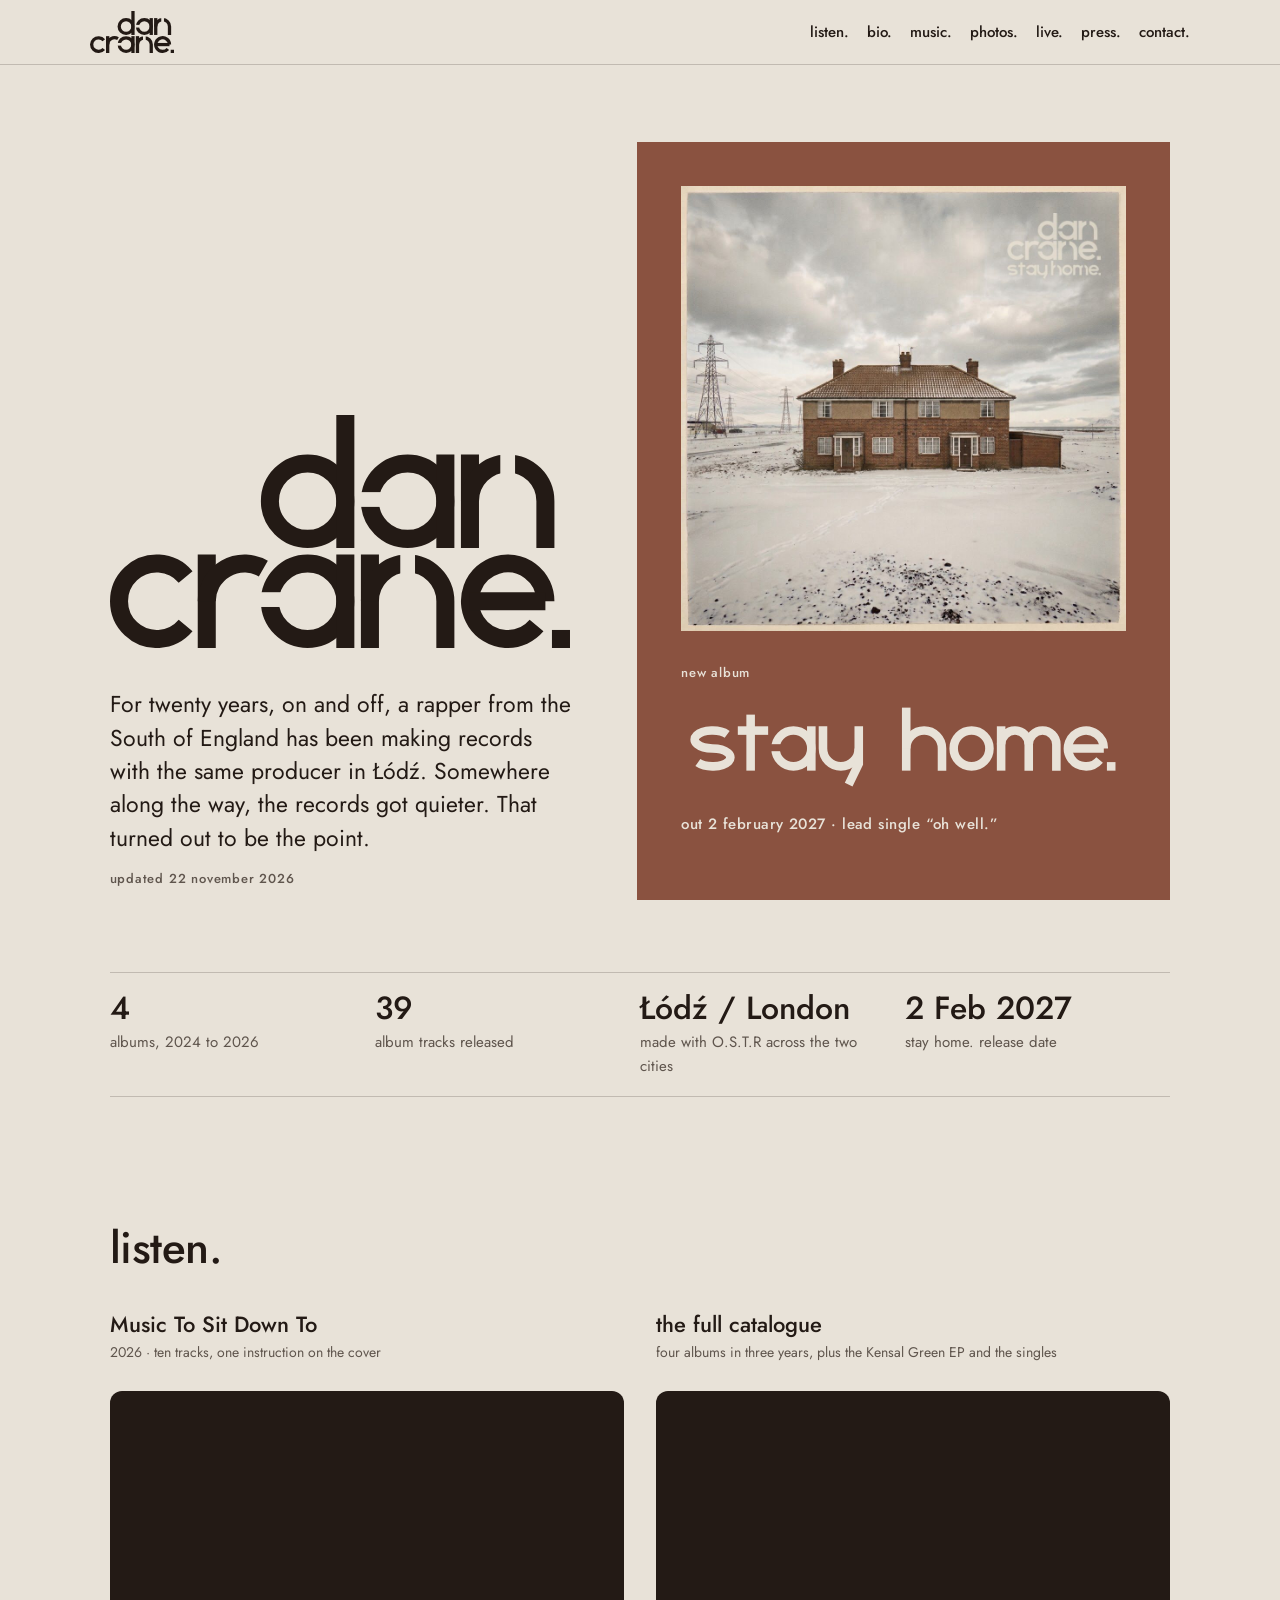
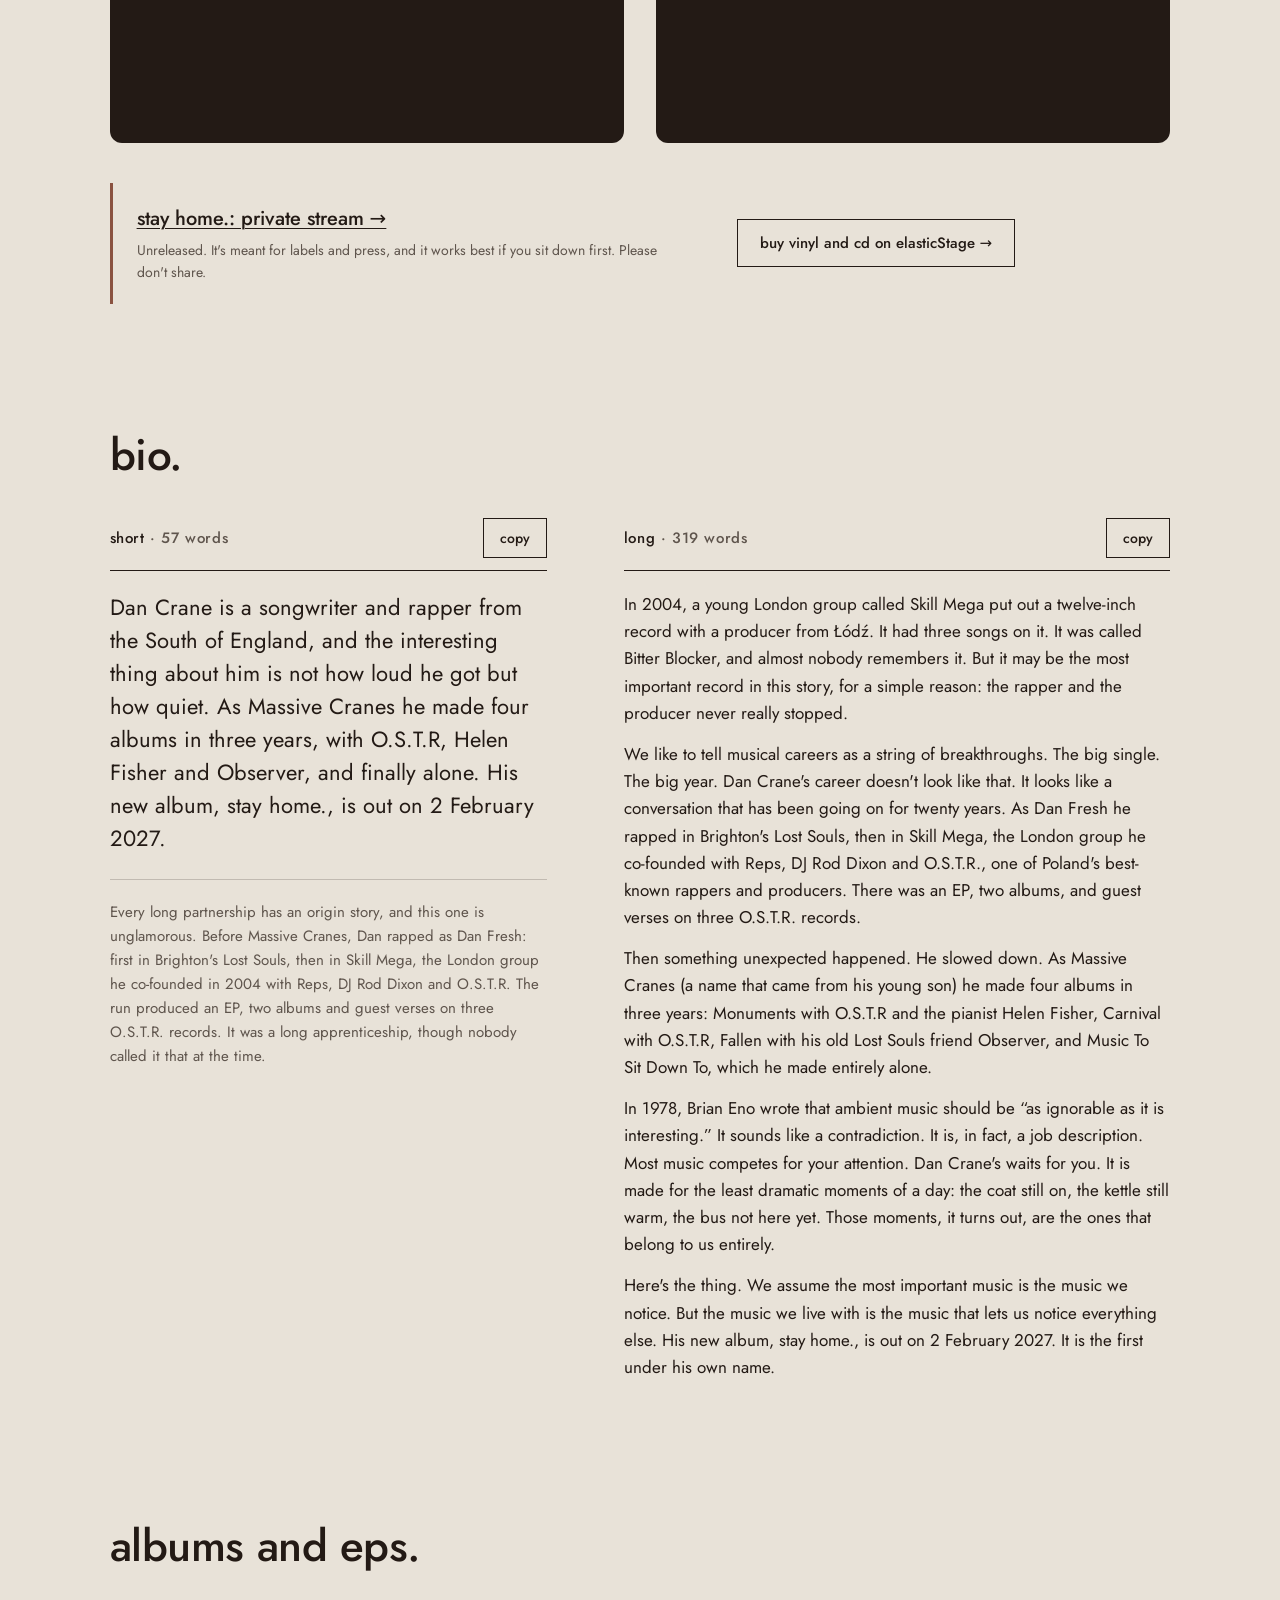
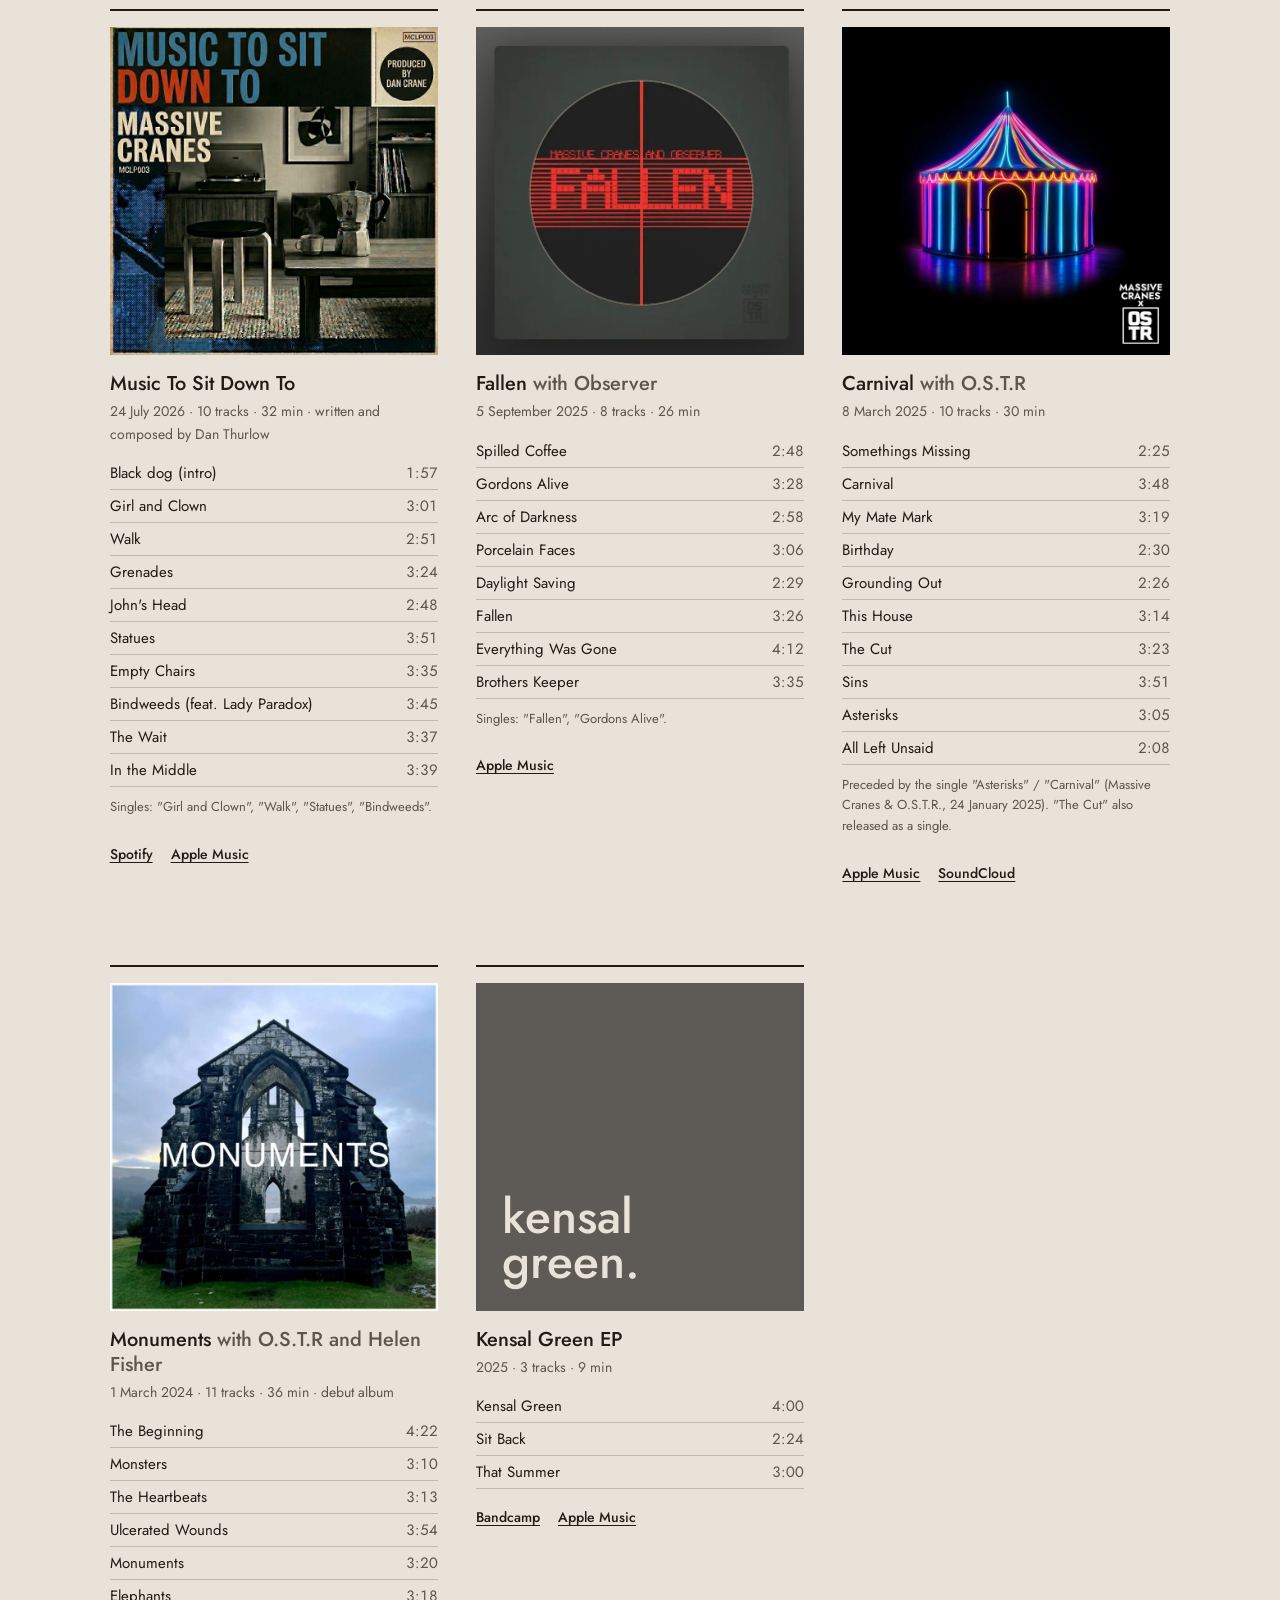
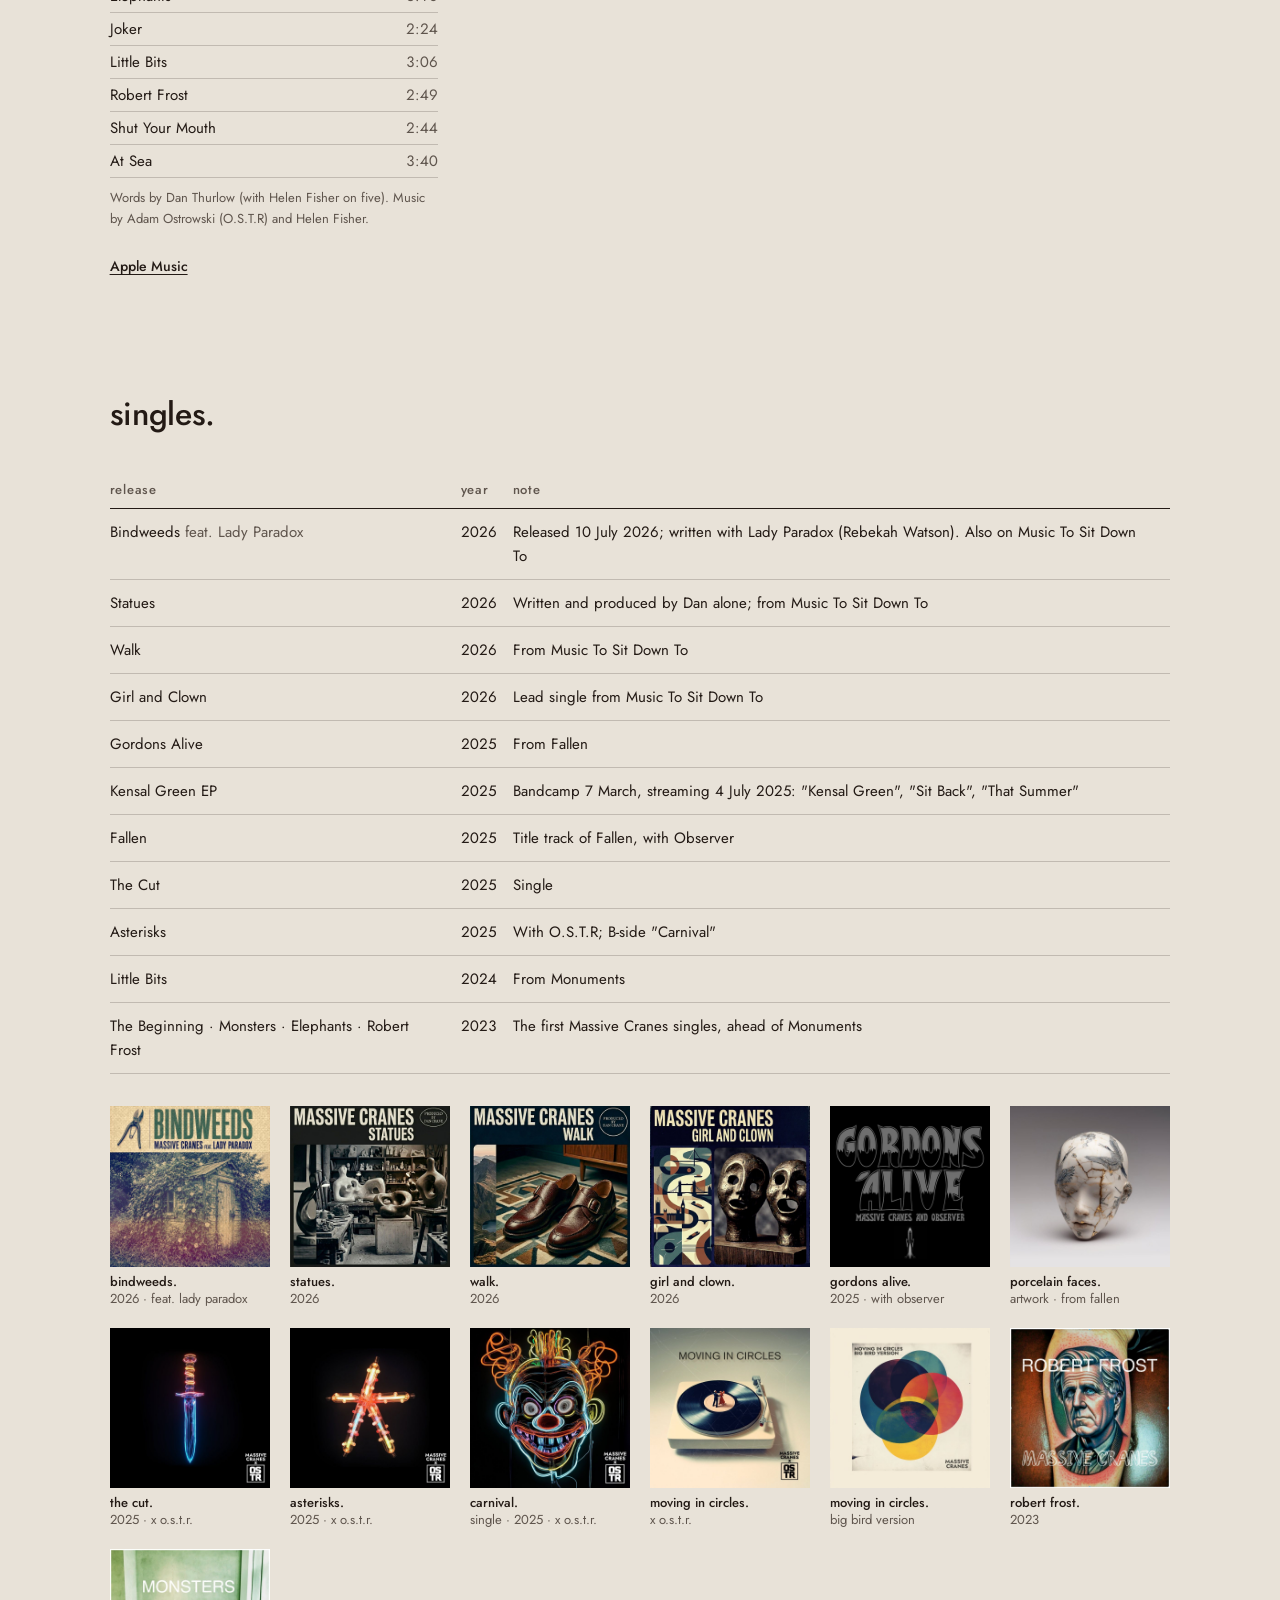
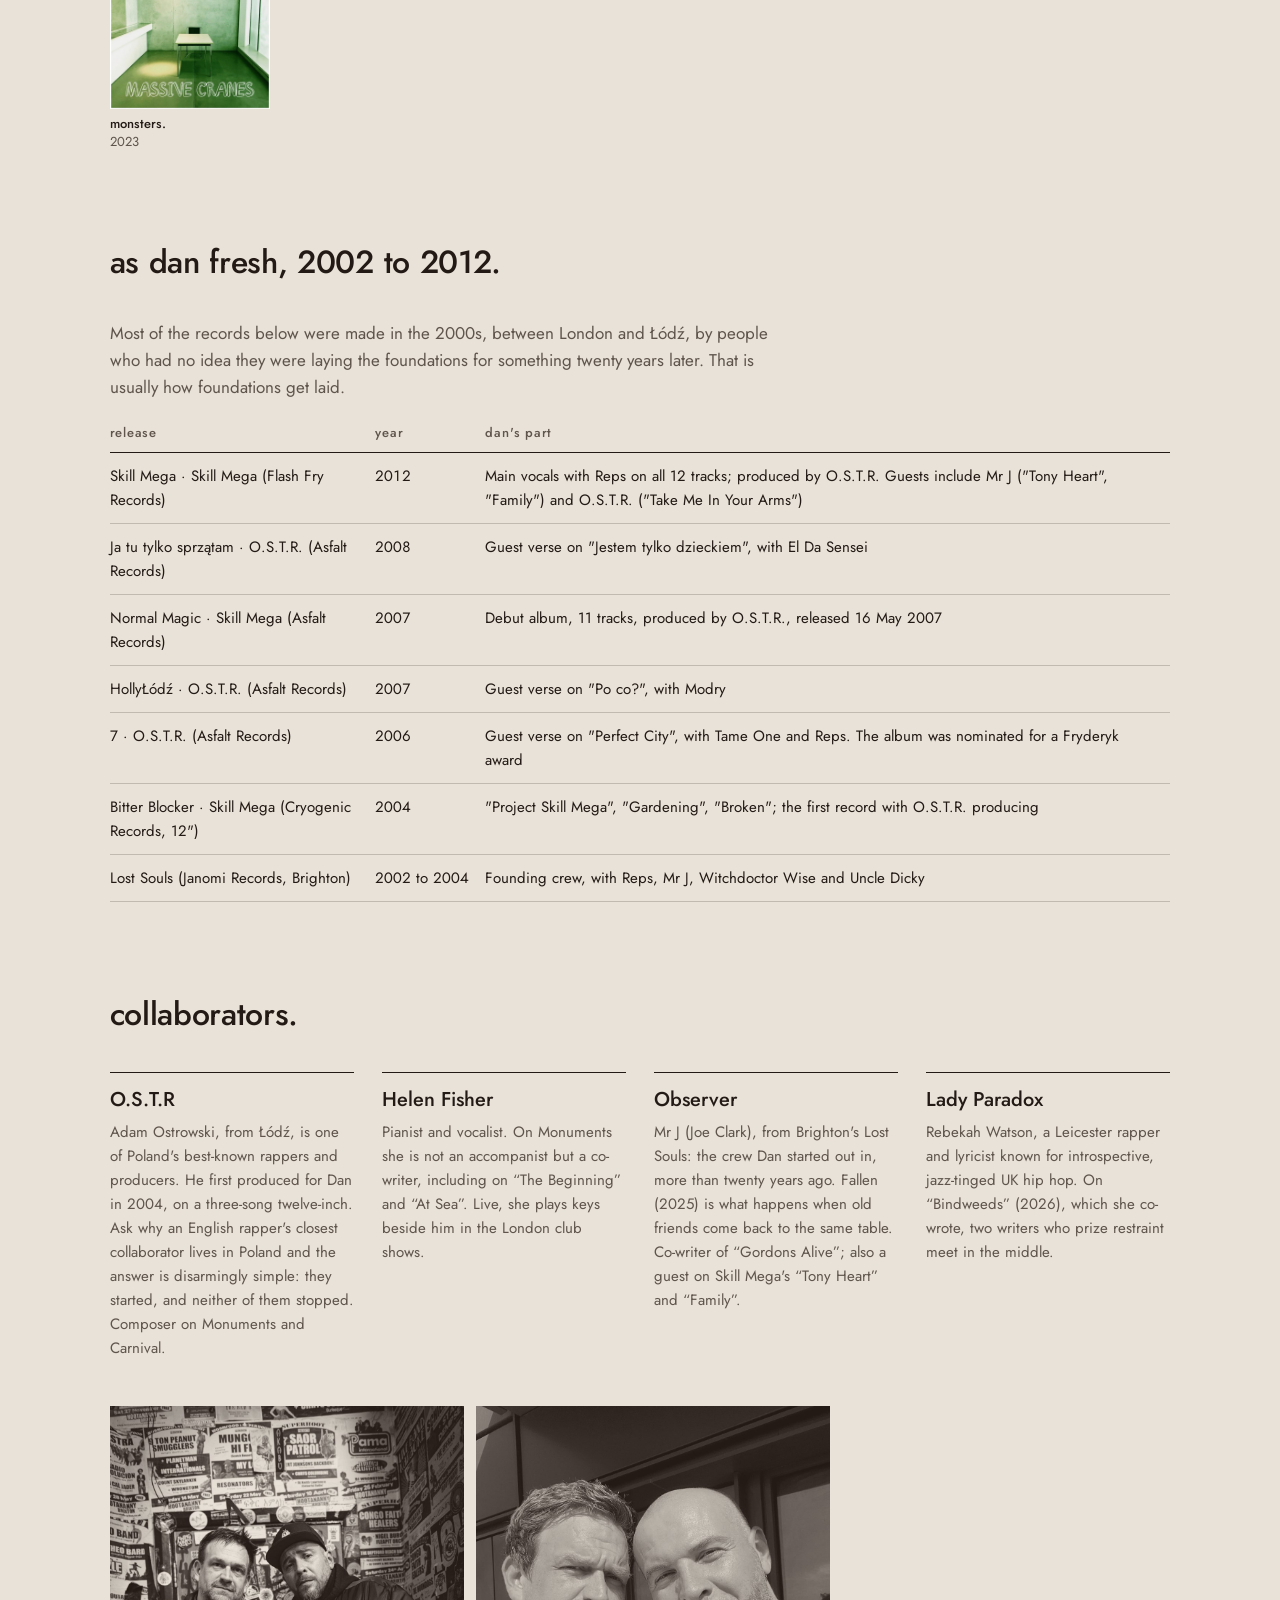
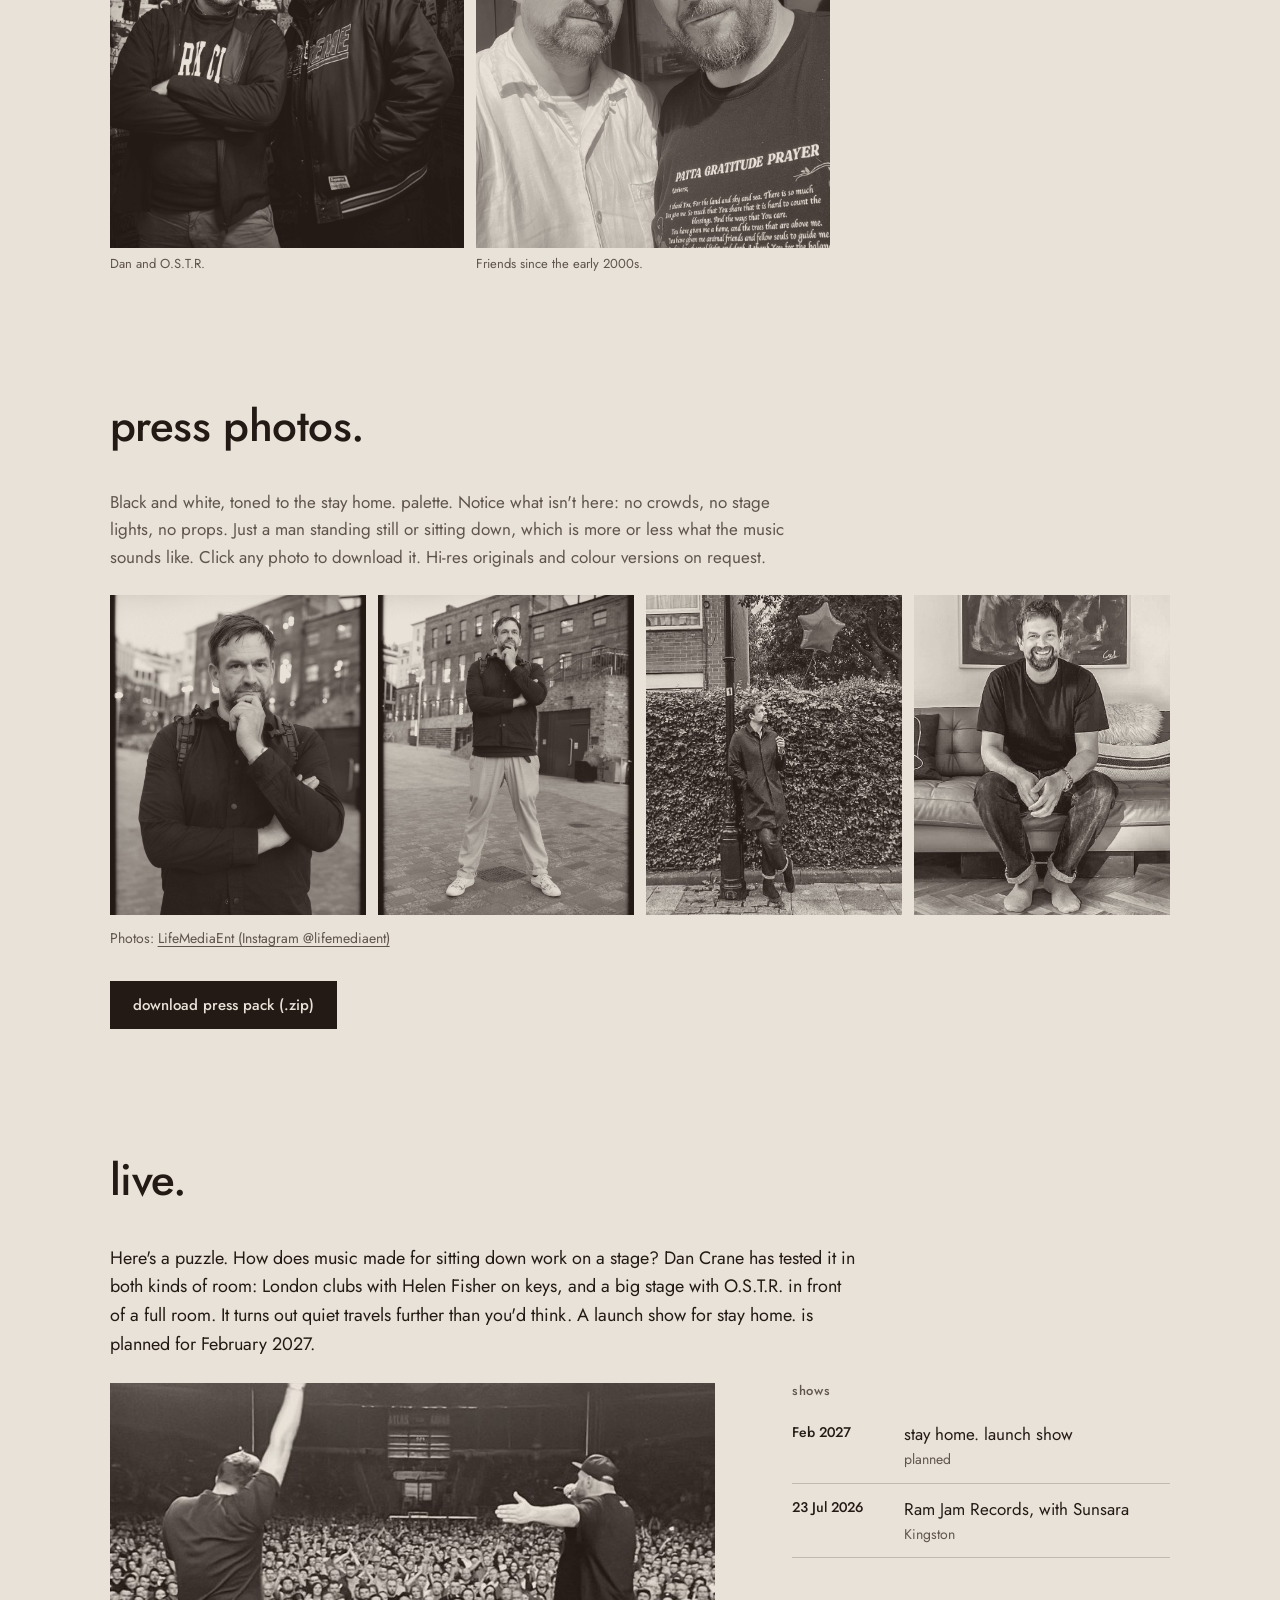
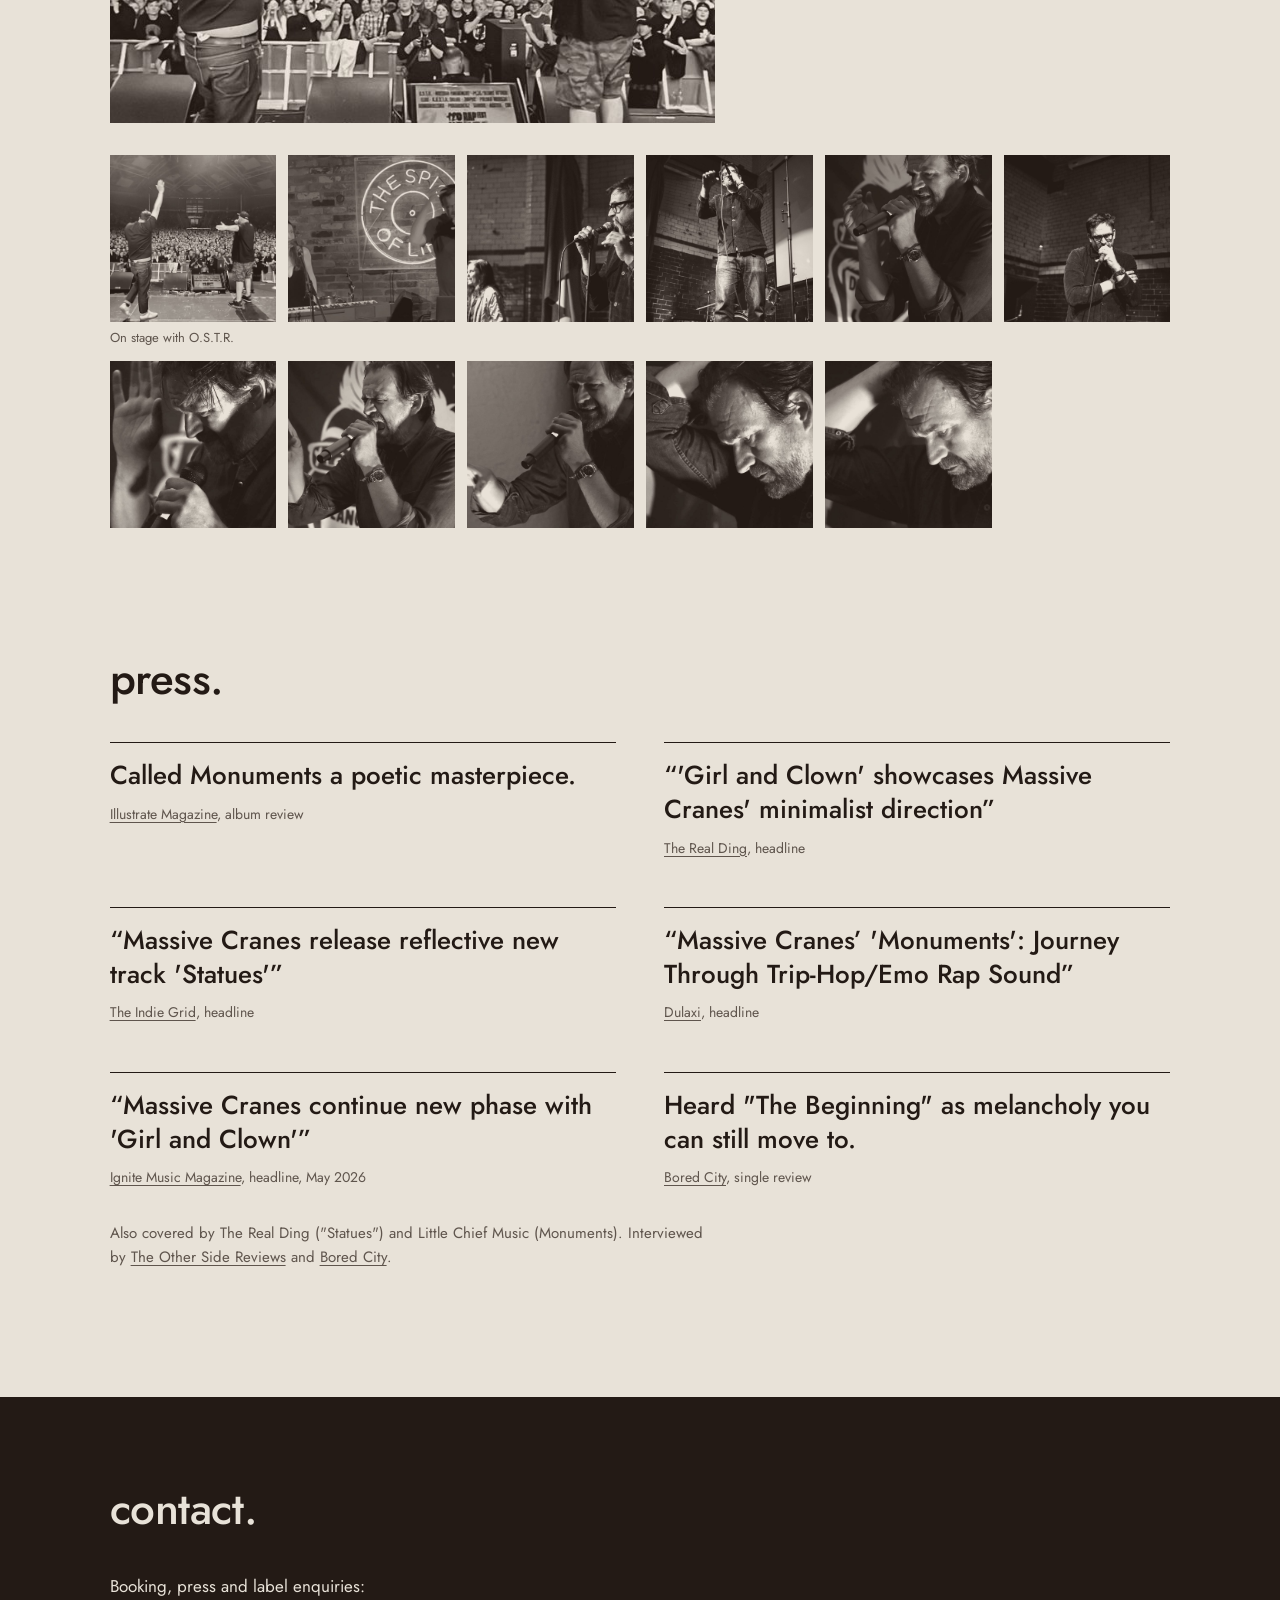
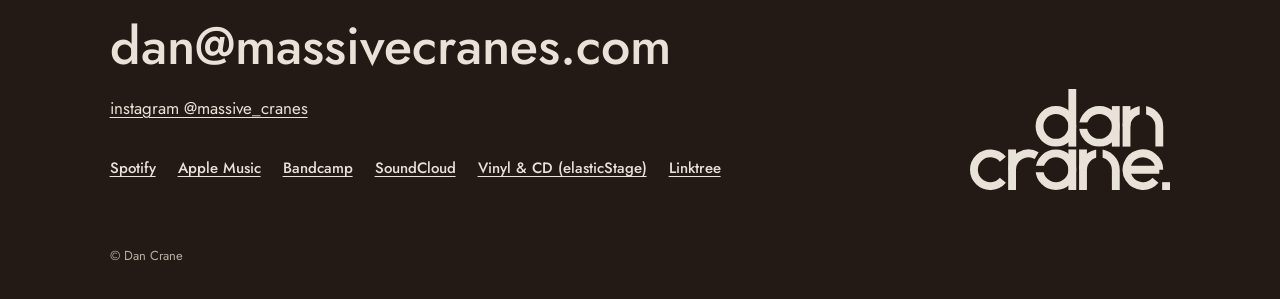
==== index.html @ 2f24e3b7 "Credit press photos to LifeMediaEnt with Instagram link Co-Authored-By: Claude Opus 5.5 <noreply@ant" ====
<!doctype html>
<html lang="en">
<head>
  <meta charset="utf-8">
  <meta name="viewport" content="width=device-width, initial-scale=1">
  <title>Dan Crane: stay home. (out 2.2.27) · press kit</title>

  <!-- ── LINK PREVIEW (edit these if the text or web address changes) ── -->
  <meta name="description" content="Press kit for Dan Crane, songwriter and rapper from the South of England, making slow, spoken, ambient hip hop. Four albums as Massive Cranes; new album stay home. out 2 February 2027.">
  <link rel="canonical" href="https://dancrane78.github.io/epk/">
  <meta property="og:type" content="website">
  <meta property="og:site_name" content="Dan Crane">
  <meta property="og:title" content="Dan Crane: stay home. (out 2.2.27)">
  <meta property="og:description" content="Slow, spoken, ambient hip hop from the South of England. Press kit: music, bio, photos, live, press.">
  <meta property="og:url" content="https://dancrane78.github.io/epk/">
  <meta property="og:image" content="https://dancrane78.github.io/epk/assets/og/og-image.jpg">
  <meta property="og:image:width" content="1200">
  <meta property="og:image:height" content="630">
  <meta property="og:image:alt" content="stay home. by Dan Crane, out 2.2.27">
  <meta name="twitter:card" content="summary_large_image">
  <meta name="twitter:title" content="Dan Crane: stay home. (out 2.2.27)">
  <meta name="twitter:description" content="Slow, spoken, ambient hip hop from the South of England. Press kit: music, bio, photos, live, press.">
  <meta name="twitter:image" content="https://dancrane78.github.io/epk/assets/og/og-image.jpg">
  <!-- ─────────────────────────────────────────────────────────────── -->

  <meta name="theme-color" content="#e8e2d8">
  <link rel="icon" href="assets/brand/favicon.svg" type="image/svg+xml">
  <link rel="preload" href="assets/fonts/jost-latin.woff2" as="font" type="font/woff2" crossorigin>
  <link rel="preload" href="assets/cover/stay-home.jpg" as="image">
  <link rel="stylesheet" href="assets/css/style.css">
  <script src="content.js" defer></script>
  <script src="assets/js/main.js" defer></script>
</head>
<body>
  <a class="skip" href="#main">Skip to content</a>

  <header class="top">
    <a href="#top" class="top__logo"><img src="assets/brand/logo.svg" alt="dan crane. back to top" width="92" height="47"></a>
    <nav aria-label="Sections">
      <ul>
        <li><a href="#listen">listen.</a></li>
        <li><a href="#bio">bio.</a></li>
        <li><a href="#music">music.</a></li>
        <li><a href="#photos">photos.</a></li>
        <li><a href="#live">live.</a></li>
        <li><a href="#press">press.</a></li>
        <li><a href="#contact">contact.</a></li>
      </ul>
    </nav>
  </header>

  <main id="main">

    <!-- HERO -->
    <section class="hero" id="top" aria-labelledby="hero-title">
      <div class="hero__text">
        <img class="hero__logo" src="assets/brand/logo.svg" alt="dan crane." width="320" height="162">
        <p class="hero__lede" data-k="lede"></p>
        <p class="info" data-k="updated"></p>
      </div>
      <div class="hero__new">
        <img class="hero__cover" id="hero-cover" src="assets/cover/stay-home.jpg" alt="" width="1024" height="1024" fetchpriority="high">
        <div class="hero__release">
          <p class="info">new album</p>
          <h1 id="hero-title"><img class="hero__title" src="assets/brand/stay-home-title-light.svg" alt="stay home." width="1144" height="257"></h1>
          <p class="hero__date">out <span data-k="release.dateLong"></span> · lead single “<span data-k="release.single"></span>”</p>
          <div id="presave"></div>
        </div>
      </div>
    </section>

    <section class="facts" aria-label="At a glance"><dl id="facts"></dl></section>

    <!-- LISTEN -->
    <section class="section" id="listen" aria-labelledby="listen-h">
      <h2 id="listen-h">listen.</h2>
      <div class="listen" id="listen-list"></div>
      <div class="listen__more">
        <div id="private-link"></div>
        <div id="buy"></div>
      </div>
    </section>

    <!-- BIO -->
    <section class="section" id="bio" aria-labelledby="bio-h">
      <h2 id="bio-h">bio.</h2>
      <div class="bios">
        <article class="bio" aria-labelledby="bio-short-h">
          <header class="bio__head">
            <h3 id="bio-short-h">short <span class="soft" id="bio-short-count"></span></h3>
            <button class="btn btn--ghost" type="button" data-copy="bio-short-text">copy</button>
          </header>
          <div class="bio__text bio__text--short" id="bio-short-text"></div>
          <p class="bio__history soft" data-k="bioHistory"></p>
        </article>
        <article class="bio" aria-labelledby="bio-long-h">
          <header class="bio__head">
            <h3 id="bio-long-h">long <span class="soft" id="bio-long-count"></span></h3>
            <button class="btn btn--ghost" type="button" data-copy="bio-long-text">copy</button>
          </header>
          <div class="bio__text" id="bio-long-text"></div>
        </article>
      </div>
    </section>

    <!-- MUSIC -->
    <section class="section" id="music" aria-labelledby="music-h">
      <h2 id="music-h">albums and eps.</h2>
      <div class="albums" id="albums"></div>

      <h2 class="h2--sub" id="singles-h">singles.</h2>
      <table class="table" aria-labelledby="singles-h">
        <thead><tr><th scope="col">release</th><th scope="col">year</th><th scope="col">note</th></tr></thead>
        <tbody id="singles"></tbody>
      </table>
      <ul class="covers" id="single-covers" aria-label="Single artwork"></ul>

      <h2 class="h2--sub" id="fresh-h">as dan fresh, 2002 to 2012.</h2>
      <p class="soft" data-k="freshIntro"></p>
      <table class="table" aria-labelledby="fresh-h">
        <thead><tr><th scope="col">release</th><th scope="col">year</th><th scope="col">dan's part</th></tr></thead>
        <tbody id="fresh"></tbody>
      </table>

      <h2 class="h2--sub">collaborators.</h2>
      <div class="people" id="people"></div>
      <div class="pair" id="collab-photos"></div>
    </section>

    <!-- PHOTOS -->
    <section class="section" id="photos" aria-labelledby="photos-h">
      <h2 id="photos-h">press photos.</h2>
      <p class="soft" data-k="photosNote"></p>
      <ul class="gallery" id="gallery"></ul>
      <p class="credit-line soft" id="photo-credit"></p>
      <div class="press-dl" id="press-dl"></div>
    </section>

    <!-- LIVE -->
    <section class="section" id="live" aria-labelledby="live-h">
      <h2 id="live-h">live.</h2>
      <p class="live__text" data-k="liveText"></p>
      <div class="live">
        <div id="video"></div>
        <div>
          <h3 class="info">shows</h3>
          <ol class="shows" id="shows"></ol>
        </div>
      </div>
      <ul class="live-photos" id="live-photos"></ul>
    </section>

    <!-- PRESS -->
    <section class="section" id="press" aria-labelledby="press-h">
      <h2 id="press-h">press.</h2>
      <div class="quotes" id="quotes"></div>
      <p class="soft press__also" id="press-also"></p>
    </section>
  </main>

  <!-- CONTACT -->
  <section class="contact" id="contact" aria-labelledby="contact-h">
    <div class="contact__inner">
      <div>
        <h2 id="contact-h">contact.</h2>
        <p data-k="contact.blurb"></p>
        <div id="contact-main"></div>
        <ul class="profiles" id="profiles"></ul>
      </div>
      <img class="contact__logo" src="assets/brand/logo-light.svg" alt="" width="200" height="101">
    </div>
    <p class="foot" data-k="footer"></p>
  </section>

  <div class="toast" role="status" aria-live="polite" id="toast"></div>
  <noscript><p class="noscript">This page needs JavaScript to show its music, photos and links.</p></noscript>
</body>
</html>
---- assets/css/style.css ----
/* ── Type: Jost (hosted here, free licence), beside Dan's drawn letters ── */
@font-face { font-family: "Jost"; font-weight: 400 500; font-display: swap;
  src: url("../fonts/jost-latin.woff2") format("woff2");
  unicode-range: U+0000-00FF, U+0131, U+0152-0153, U+02BB-02BC, U+02C6, U+02DA, U+02DC, U+0304, U+0308, U+0329, U+2000-206F, U+20AC, U+2122, U+2191, U+2193, U+2212, U+2215, U+FEFF, U+FFFD; }
@font-face { font-family: "Jost"; font-weight: 400 500; font-display: swap;
  src: url("../fonts/jost-latin-ext.woff2") format("woff2");
  unicode-range: U+0100-02BA, U+02BD-02C5, U+02C7-02CC, U+02CE-02D7, U+02DD-02FF, U+0304, U+0308, U+0329, U+1D00-1DBF, U+1E00-1E9F, U+1EF2-1EFF, U+2020, U+20A0-20AB, U+20AD-20C4, U+2113, U+2C60-2C7F, U+A720-A7FF; }

/* ── Colours from the "stay home." cover ── */
:root {
  --paper: #e8e2d8;
  --ink: #231a15;
  --muted: #5f554d;
  --brick: #8a5240;
  --rule: rgba(35, 26, 21, .2);
  --font: "Jost", "Futura", "Century Gothic", system-ui, sans-serif;
  --gutter: clamp(16px, 7vw, 96px);
  --gap: clamp(64px, 10vw, 144px);
  --max: 1240px;
}

*, *::before, *::after { box-sizing: border-box; min-width: 0; }
html { scroll-behavior: smooth; scroll-padding-top: 80px; -webkit-text-size-adjust: 100%; }
@media (prefers-reduced-motion: reduce) { html { scroll-behavior: auto; } *, *::before, *::after { transition: none !important; } }
body { margin: 0; background: var(--paper); color: var(--ink); font: 400 17px/1.6 var(--font); -webkit-font-smoothing: antialiased; overflow-x: clip; }
img { display: block; max-width: 100%; height: auto; }
a { color: inherit; text-decoration-thickness: 1px; text-underline-offset: 3px; }
a:hover { color: var(--brick); }
:focus-visible { outline: 2px solid var(--brick); outline-offset: 3px; }
h1, h2, h3 { margin: 0; font-weight: 500; }
h2 { font-size: clamp(30px, 4.2vw, 44px); line-height: 1.05; letter-spacing: -.01em; margin-bottom: clamp(24px, 3.5vw, 40px); }
.h2--sub { font-size: clamp(24px, 3vw, 32px); margin-top: clamp(56px, 8vw, 96px); }
h3 { font-size: 20px; line-height: 1.25; }
p { margin: 0 0 14px; max-width: 68ch; }
.soft { color: var(--muted); }
.info { font-weight: 500; font-size: 13px; letter-spacing: .06em; color: var(--muted); margin: 0 0 10px; }

.skip { position: absolute; left: 8px; top: -60px; background: var(--ink); color: var(--paper); padding: 10px 14px; z-index: 10; }
.skip:focus { top: 8px; }

/* ── Top bar ── */
.top { position: sticky; top: 0; z-index: 5; display: flex; align-items: center; justify-content: space-between; gap: 16px;
  padding: 10px var(--gutter); background: color-mix(in srgb, var(--paper) 94%, transparent);
  -webkit-backdrop-filter: blur(8px); backdrop-filter: blur(8px); border-bottom: 1px solid var(--rule); }
.top__logo img { width: 84px; }
.top ul { display: flex; gap: 2px 18px; list-style: none; margin: 0; padding: 0; flex-wrap: wrap; justify-content: flex-end; }
.top nav a { font-weight: 500; font-size: 15px; text-decoration: none; min-height: 44px; display: inline-flex; align-items: center; }
@media (max-width: 640px) { .top nav li:nth-child(n+5) { display: none; } .top ul { gap: 2px 14px; } .top__logo img { width: 64px; } }

main { max-width: var(--max); margin: 0 auto; padding: 0 var(--gutter); }

/* ── Hero ── */
.hero { display: grid; gap: clamp(32px, 5vw, 64px); padding: clamp(32px, 6vw, 80px) 0 clamp(40px, 6vw, 72px); align-items: end; }
.hero__logo { width: min(100%, 460px); margin-bottom: clamp(24px, 4vw, 40px); }
.hero__lede { font-size: clamp(19px, 2vw, 23px); line-height: 1.45; max-width: 34ch; }
.hero__new { max-width: 560px; justify-self: end; width: 100%; background: var(--brick); color: var(--paper); padding: clamp(20px, 3.5vw, 44px); display: grid; gap: clamp(20px, 3vw, 32px); }
.hero__cover { width: 100%; aspect-ratio: 1; object-fit: cover; }
.hero__release .info { color: var(--paper); }
.hero__title { width: 100%; margin: 4px 0 18px; }
.hero__date { font-weight: 500; font-size: 15px; letter-spacing: .03em; margin-bottom: 20px; }
@media (min-width: 900px) {
  .hero { grid-template-columns: minmax(0, 1fr) minmax(0, 1.15fr); }
}

/* ── Facts strip ── */
.facts dl { margin: 0; display: grid; grid-template-columns: repeat(2, minmax(0, 1fr)); border-block: 1px solid var(--rule); }
.facts dl > div { padding: 18px 16px 18px 0; border-bottom: 1px solid var(--rule); }
.facts dt { font-weight: 500; font-size: clamp(22px, 3vw, 32px); line-height: 1.1; }
.facts dd { margin: 4px 0 0; color: var(--muted); font-size: 15px; }
@media (min-width: 900px) { .facts dl { grid-template-columns: repeat(4, minmax(0, 1fr)); } .facts dl > div { border-bottom: 0; } }

/* ── Sections ── */
.section { padding-top: var(--gap); }

/* Buttons */
.btn { display: inline-flex; align-items: center; justify-content: center; gap: .5em; min-height: 48px; padding: 0 22px;
  font: 500 15px/1 var(--font); text-decoration: none; border: 1px solid var(--ink); cursor: pointer; transition: background .2s, color .2s; }
.btn--solid { background: var(--ink); color: var(--paper); }
.btn--solid:hover { background: var(--brick); border-color: var(--brick); color: var(--paper); }
.btn--ghost { background: transparent; color: var(--ink); }
.btn--ghost:hover { background: var(--ink); color: var(--paper); }
.btn--light { background: var(--paper); color: var(--ink); border-color: var(--paper); }
.btn--light:hover { background: transparent; color: var(--paper); }
.bio__head .btn { min-height: 40px; padding: 0 16px; font-size: 14px; }

/* Listen */
.listen { display: grid; gap: 32px; }
@media (min-width: 900px) { .listen { grid-template-columns: repeat(auto-fit, minmax(0, 1fr)); } }
.track__title { font-size: 22px; }
.track__note { font-size: 14px; margin: 2px 0 14px; min-height: 2.6em; }
.track__player { width: 100%; border: 0; border-radius: 12px; display: block; background: var(--ink); }
.listen__more { display: flex; flex-wrap: wrap; gap: 20px 32px; align-items: center; margin-top: 40px; }
.listen__more > div:empty { display: none; }
.private { padding: 20px 24px; border-left: 3px solid var(--brick); }
.private__link { font-weight: 500; font-size: 20px; }
.private p { margin: 4px 0 0; font-size: 14px; }

/* Bio */
.bios { display: grid; gap: 48px; }
@media (min-width: 900px) { .bios { grid-template-columns: minmax(0, 1fr) minmax(0, 1.25fr); gap: clamp(40px, 6vw, 80px); } }
.bio__head { display: flex; justify-content: space-between; align-items: center; gap: 16px; padding-bottom: 12px; margin-bottom: 20px; border-bottom: 1px solid var(--ink); }
.bio__head h3 { font-size: 15px; letter-spacing: .04em; }
.bio__text--short p { font-size: clamp(19px, 2vw, 22px); line-height: 1.5; }
.bio__history { font-size: 15px; margin-top: 24px; padding-top: 20px; border-top: 1px solid var(--rule); }

/* Albums */
.albums { display: grid; gap: clamp(40px, 5vw, 56px) clamp(24px, 3vw, 40px); }
@media (min-width: 700px) { .albums { grid-template-columns: repeat(2, minmax(0, 1fr)); } }
@media (min-width: 1100px) { .albums { grid-template-columns: repeat(3, minmax(0, 1fr)); } }
.album { border-top: 2px solid var(--ink); padding-top: 16px; }
.album__cover { width: 100%; aspect-ratio: 1; object-fit: cover; margin-bottom: 16px; }
.album__cover--text { display: flex; align-items: flex-end; padding: 8%; background: #5e5a55; color: var(--paper); font-weight: 500; font-size: clamp(30px, 4vw, 48px); line-height: .95; }
.album__meta { font-size: 14px; margin: 4px 0 12px; }
.tracklist { list-style: none; margin: 0; padding: 0; font-size: 15px; counter-reset: t; }
.tracklist li { display: flex; justify-content: space-between; gap: 10px; padding: 4px 0; border-bottom: 1px solid var(--rule); }
.tracklist li span:last-child { font-variant-numeric: tabular-nums; white-space: nowrap; }
.album__note { font-size: 13px; margin-top: 10px; }
.album__links { display: flex; flex-wrap: wrap; gap: 0 18px; font-weight: 500; font-size: 14px; margin-top: 6px; }
.album__links a { min-height: 44px; display: inline-flex; align-items: center; }

/* Tables */
.table { width: 100%; border-collapse: collapse; font-size: 15px; }
.table th { font-weight: 500; text-align: left; color: var(--muted); font-size: 13px; letter-spacing: .06em; padding: 8px 16px 8px 0; border-bottom: 1px solid var(--ink); }
.table td { padding: 11px 16px 11px 0; border-bottom: 1px solid var(--rule); vertical-align: top; }
.table td.n { white-space: nowrap; font-variant-numeric: tabular-nums; }
@media (max-width: 640px) {
  .table thead { position: absolute; width: 1px; height: 1px; overflow: hidden; clip: rect(0 0 0 0); }
  .table tr { display: grid; padding-block: 10px; border-bottom: 1px solid var(--rule); }
  .table td { display: flow-root; border: 0; padding: 2px 0 2px 6.5em; }
  .table td::before { content: attr(data-l); float: left; width: 6em; margin-left: -6.5em; color: var(--muted); font-size: 13px; }
}
.covers { list-style: none; padding: 0; margin: 32px 0 0; display: grid; grid-template-columns: repeat(auto-fill, minmax(140px, 1fr)); gap: clamp(12px, 2vw, 20px); }
.covers img { width: 100%; aspect-ratio: 1; object-fit: cover; }
.covers p { font-size: 13px; line-height: 1.35; margin: 6px 0 0; }
.covers b { font-weight: 500; }

/* People */
.people { display: grid; gap: 28px; }
@media (min-width: 700px) { .people { grid-template-columns: repeat(2, minmax(0, 1fr)); } }
@media (min-width: 1100px) { .people { grid-template-columns: repeat(4, minmax(0, 1fr)); } }
.person { border-top: 1px solid var(--ink); padding-top: 14px; }
.person p { font-size: 15px; margin-top: 8px; }
.pair { display: grid; grid-template-columns: repeat(2, minmax(0, 1fr)); gap: 12px; margin-top: 32px; max-width: 720px; }
.pair figure { margin: 0; }
.pair img { width: 100%; aspect-ratio: 4 / 5; object-fit: cover; }
.pair figcaption { font-size: 13px; margin-top: 6px; }

/* Photos */
.gallery, .live-photos { list-style: none; margin: 24px 0 0; padding: 0; display: grid; gap: 12px; }
.gallery { grid-template-columns: repeat(2, minmax(0, 1fr)); }
@media (min-width: 900px) { .gallery { grid-template-columns: repeat(4, minmax(0, 1fr)); } }
.live-photos { grid-template-columns: repeat(auto-fill, minmax(150px, 1fr)); margin-top: 32px; }
.dl { position: relative; display: block; overflow: hidden; background: #d8d0c3; }
.dl img { width: 100%; aspect-ratio: 4 / 5; object-fit: cover; transition: transform .6s ease, filter .3s; }
.live-photos .dl img { aspect-ratio: 1; }
.dl:hover img, .dl:focus-visible img { transform: scale(1.02); filter: brightness(.85); }
.dl__tag { position: absolute; left: 8px; bottom: 8px; font-size: 12px; font-weight: 500; background: var(--paper); color: var(--ink); padding: 6px 10px;
  opacity: 0; transform: translateY(4px); transition: opacity .2s, transform .2s; }
.dl:hover .dl__tag, .dl:focus-visible .dl__tag { opacity: 1; transform: none; }
@media (hover: none) { .dl__tag { opacity: 1; transform: none; } }
.caption { font-size: 13px; margin: 6px 0 0; }
.credit-line { font-size: 14px; margin: 12px 0 0; }
.press-dl { display: flex; flex-wrap: wrap; gap: 12px; margin-top: 32px; align-items: center; }

/* Live */
.live__text { font-size: 18px; }
.live { display: grid; gap: 40px; margin-top: 24px; }
@media (min-width: 900px) { .live { grid-template-columns: minmax(0, 1.6fr) minmax(0, 1fr); gap: clamp(40px, 6vw, 80px); } }
.video { position: relative; display: block; width: 100%; aspect-ratio: 16 / 9; padding: 0; border: 0; background: var(--ink); cursor: pointer; overflow: hidden; }
.video img, .live__lead { width: 100%; height: 100%; aspect-ratio: 16 / 9; object-fit: cover; }
.video img { opacity: .85; }
.video__play { position: absolute; inset: 0; margin: auto; width: 72px; height: 72px; display: grid; place-items: center; padding-left: 4px;
  background: var(--paper); color: var(--ink); border-radius: 50%; font-size: 20px; transition: transform .2s, background .2s; }
.video:hover .video__play { transform: scale(1.06); background: var(--brick); color: var(--paper); }
.video--on iframe { position: absolute; inset: 0; width: 100%; height: 100%; border: 0; }
.shows { list-style: none; margin: 0; padding: 0; }
.shows li { display: grid; grid-template-columns: 96px 1fr; gap: 0 16px; padding: 12px 0; border-bottom: 1px solid var(--rule); }
.shows__date { font-weight: 500; font-size: 14px; grid-row: 1 / span 2; font-variant-numeric: tabular-nums; }
.shows__city { font-size: 14px; }

/* Press */
.quotes { display: grid; gap: clamp(28px, 4vw, 48px); }
@media (min-width: 800px) { .quotes { grid-template-columns: repeat(2, minmax(0, 1fr)); } }
.quote { margin: 0; border-top: 1px solid var(--ink); padding-top: 16px; }
.quote blockquote { margin: 0; }
.quote blockquote p { font-size: clamp(20px, 2.3vw, 26px); line-height: 1.3; font-weight: 500; margin: 0; }
.quote figcaption { font-size: 14px; margin-top: 10px; display: flex; flex-wrap: wrap; gap: 6px 10px; align-items: center; }
.press__also { font-size: 15px; margin-top: 32px; }
.draft { font-size: 11px; font-weight: 500; color: var(--brick); border: 1px solid var(--brick); padding: 3px 8px; }

/* Contact */
.contact { background: var(--ink); color: var(--paper); margin-top: var(--gap); padding: clamp(48px, 7vw, 96px) var(--gutter) 32px; }
.contact__inner { max-width: calc(var(--max) - 2 * var(--gutter)); margin: 0 auto; display: flex; justify-content: space-between; align-items: end; gap: 32px; flex-wrap: wrap; }
.contact a:hover { color: #d39a83; }
.contact__email { display: inline-block; font-weight: 500; font-size: clamp(26px, 5vw, 52px); line-height: 1.1; text-decoration: none; margin: 4px 0 20px; word-break: break-word; }
.contact__email:hover { text-decoration: underline; }
.contact__logo { width: clamp(120px, 16vw, 200px); }
.profiles { list-style: none; padding: 0; margin: 24px 0 0; display: flex; flex-wrap: wrap; gap: 0 22px; font-weight: 500; font-size: 15px; }
.profiles a { min-height: 44px; display: inline-flex; align-items: center; }
.foot { max-width: calc(var(--max) - 2 * var(--gutter)); margin: 56px auto 0; font-size: 13px; color: #b5aca0; }
.contact .todo { border-color: #d39a83; color: #d39a83; margin-bottom: 10px; }

/* Placeholders for missing links (only while showTodos is true) */
.todo { border: 1px dashed var(--brick); color: var(--brick); font-size: 13px; font-weight: 500; padding: 14px 16px; display: flex; align-items: center; min-height: 48px; }
.todo--inline { display: inline-flex; }
.todo--player { height: 352px; justify-content: center; text-align: center; }
.todo--video { aspect-ratio: 16 / 9; justify-content: center; }
.hero__new .todo { border-color: var(--paper); color: var(--paper); display: inline-flex; }
.shows + .todo { margin-top: 14px; }

/* Toast */
.toast { position: fixed; left: 50%; bottom: 24px; transform: translate(-50%, 20px); background: var(--ink); color: var(--paper); font-size: 14px; font-weight: 500;
  padding: 12px 18px; opacity: 0; pointer-events: none; transition: opacity .2s, transform .2s; }
.toast.is-on { opacity: 1; transform: translate(-50%, 0); }
.noscript { padding: 24px var(--gutter); }

@media print { .top, .toast, .btn, .video, .track__player, .todo { display: none !important; } body { background: #fff; } }
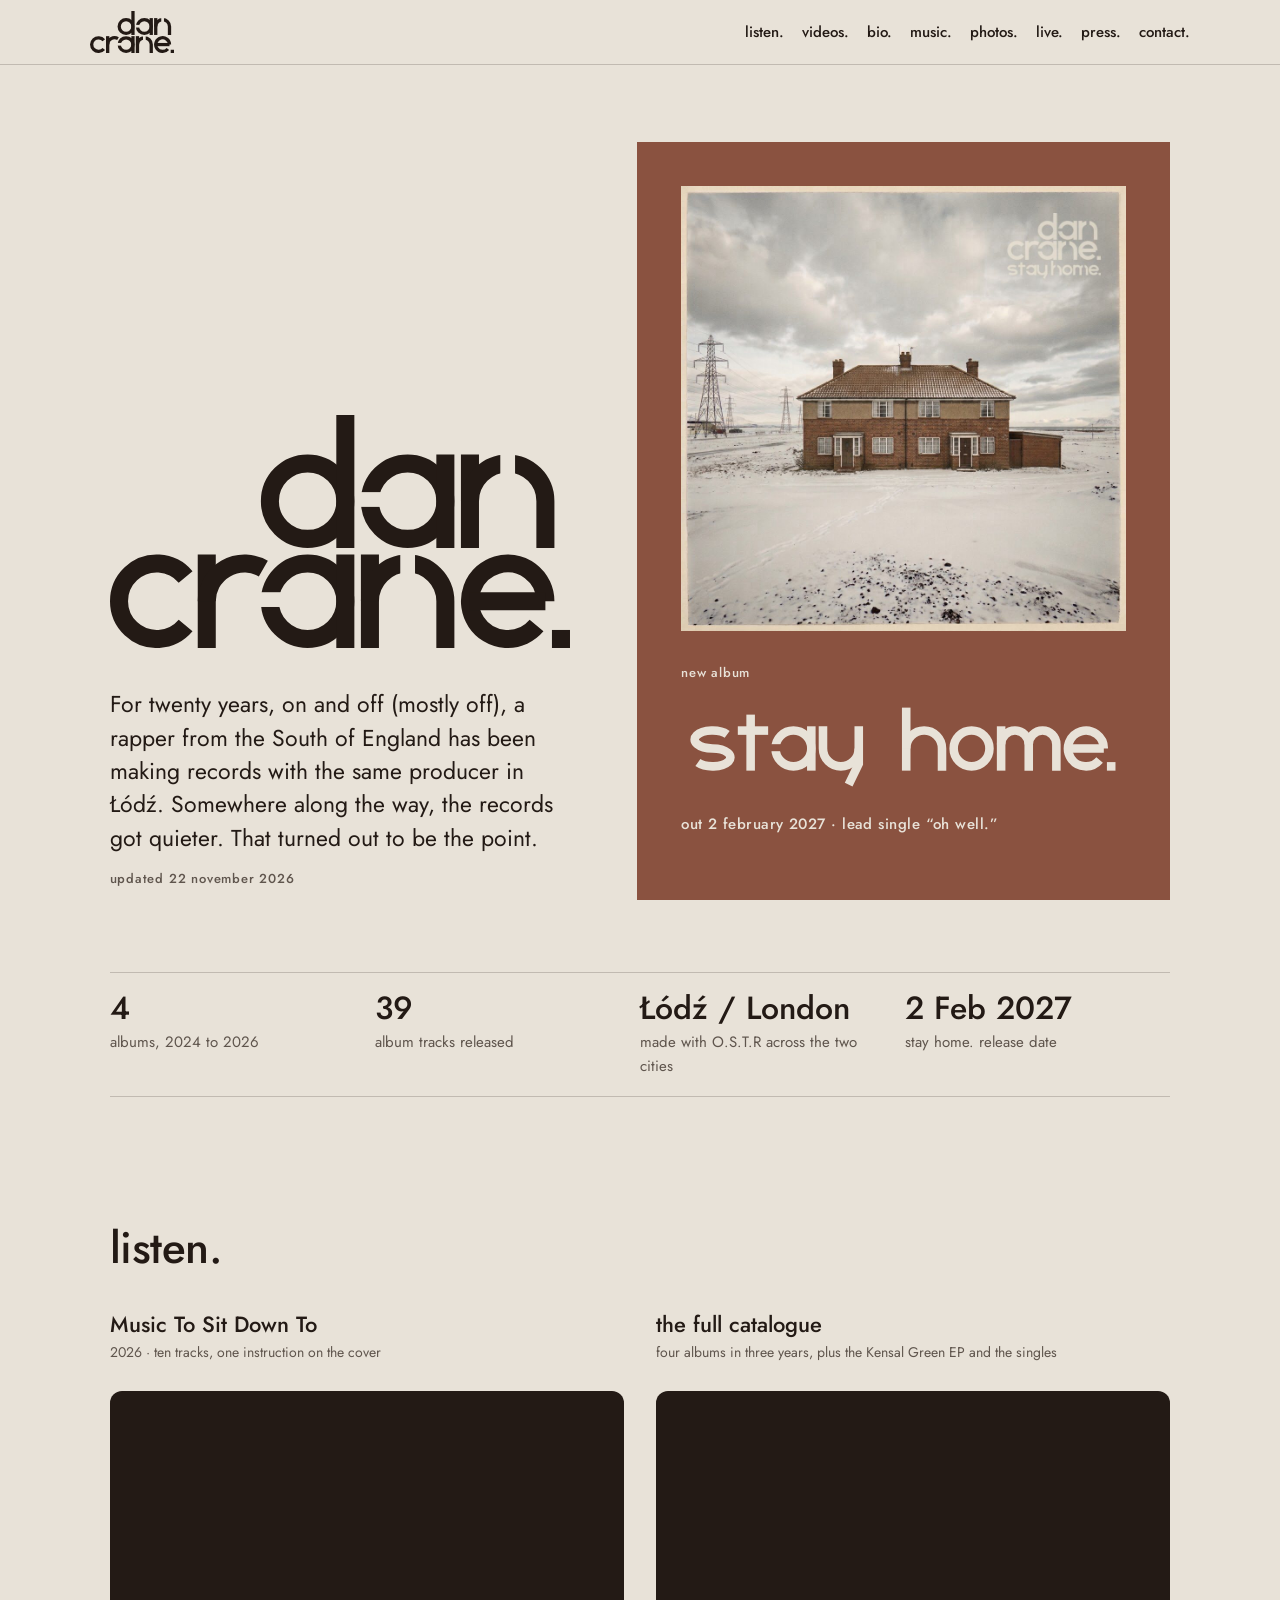
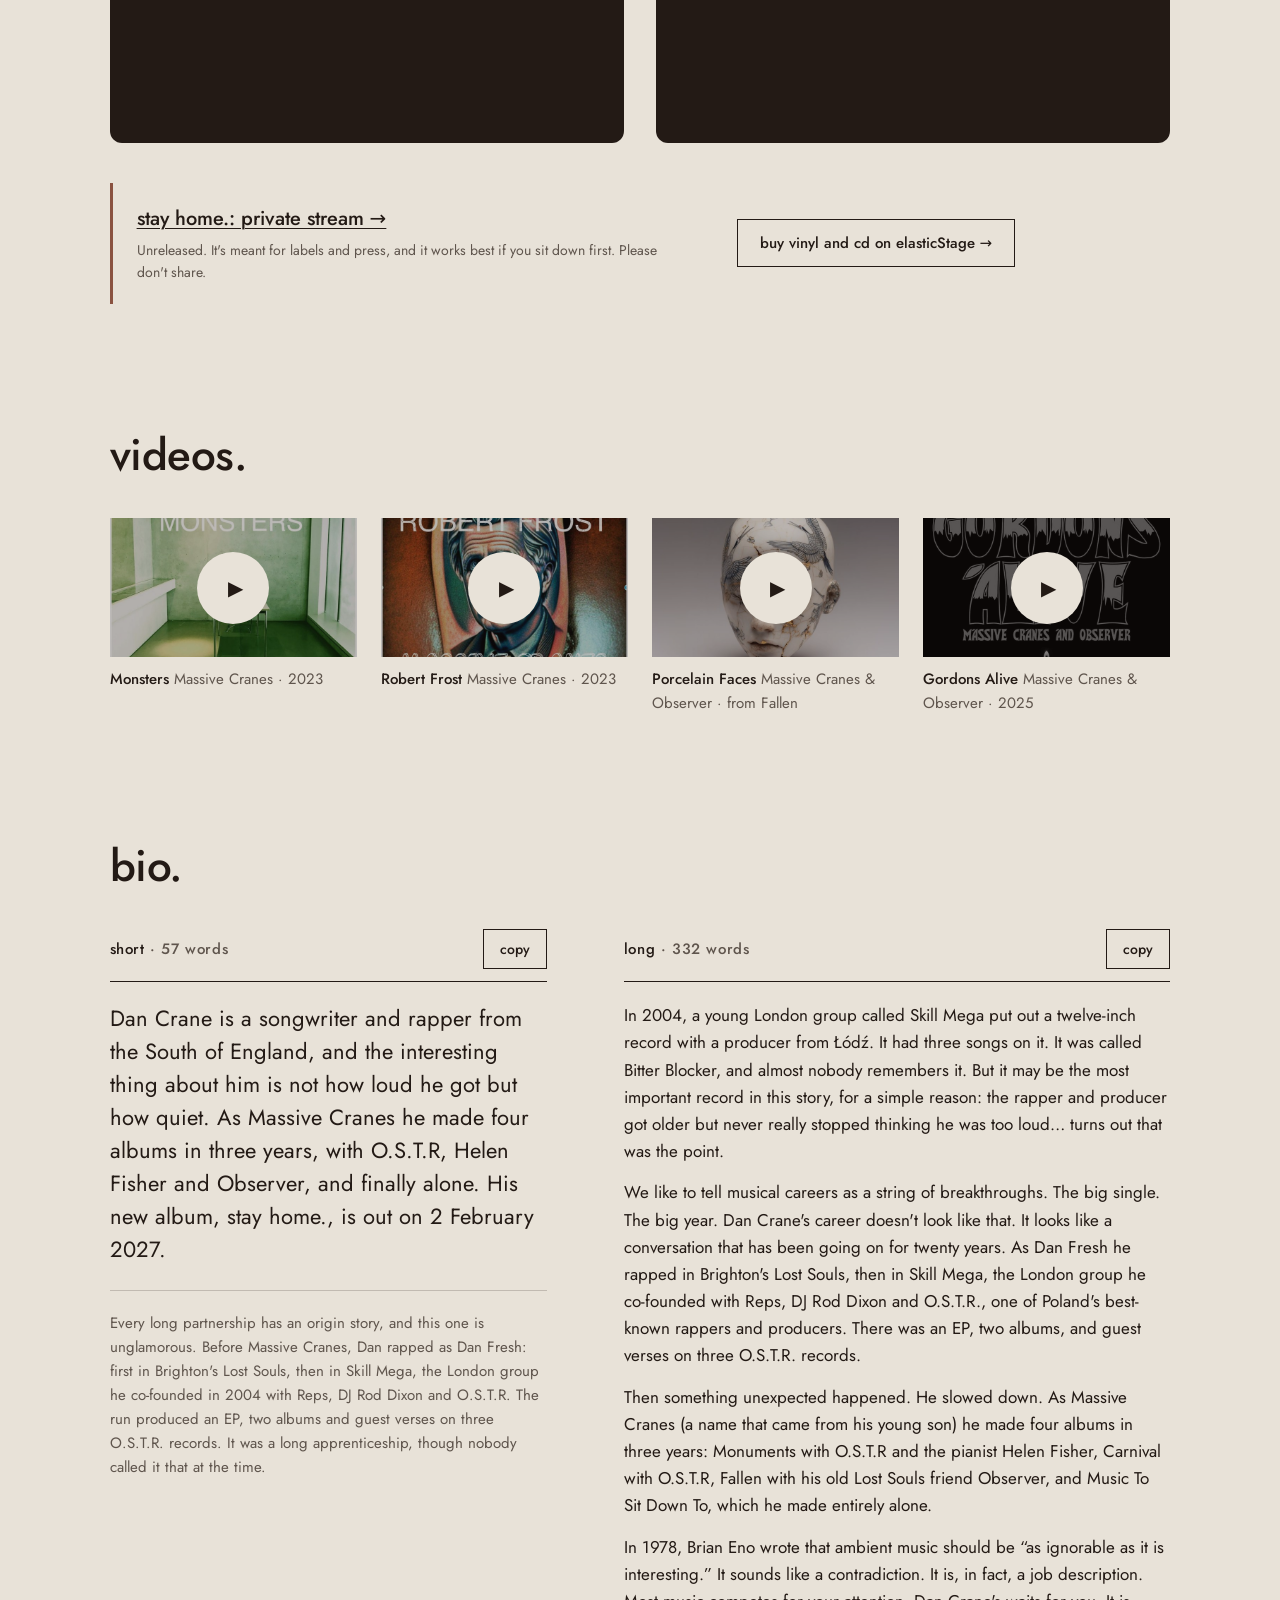
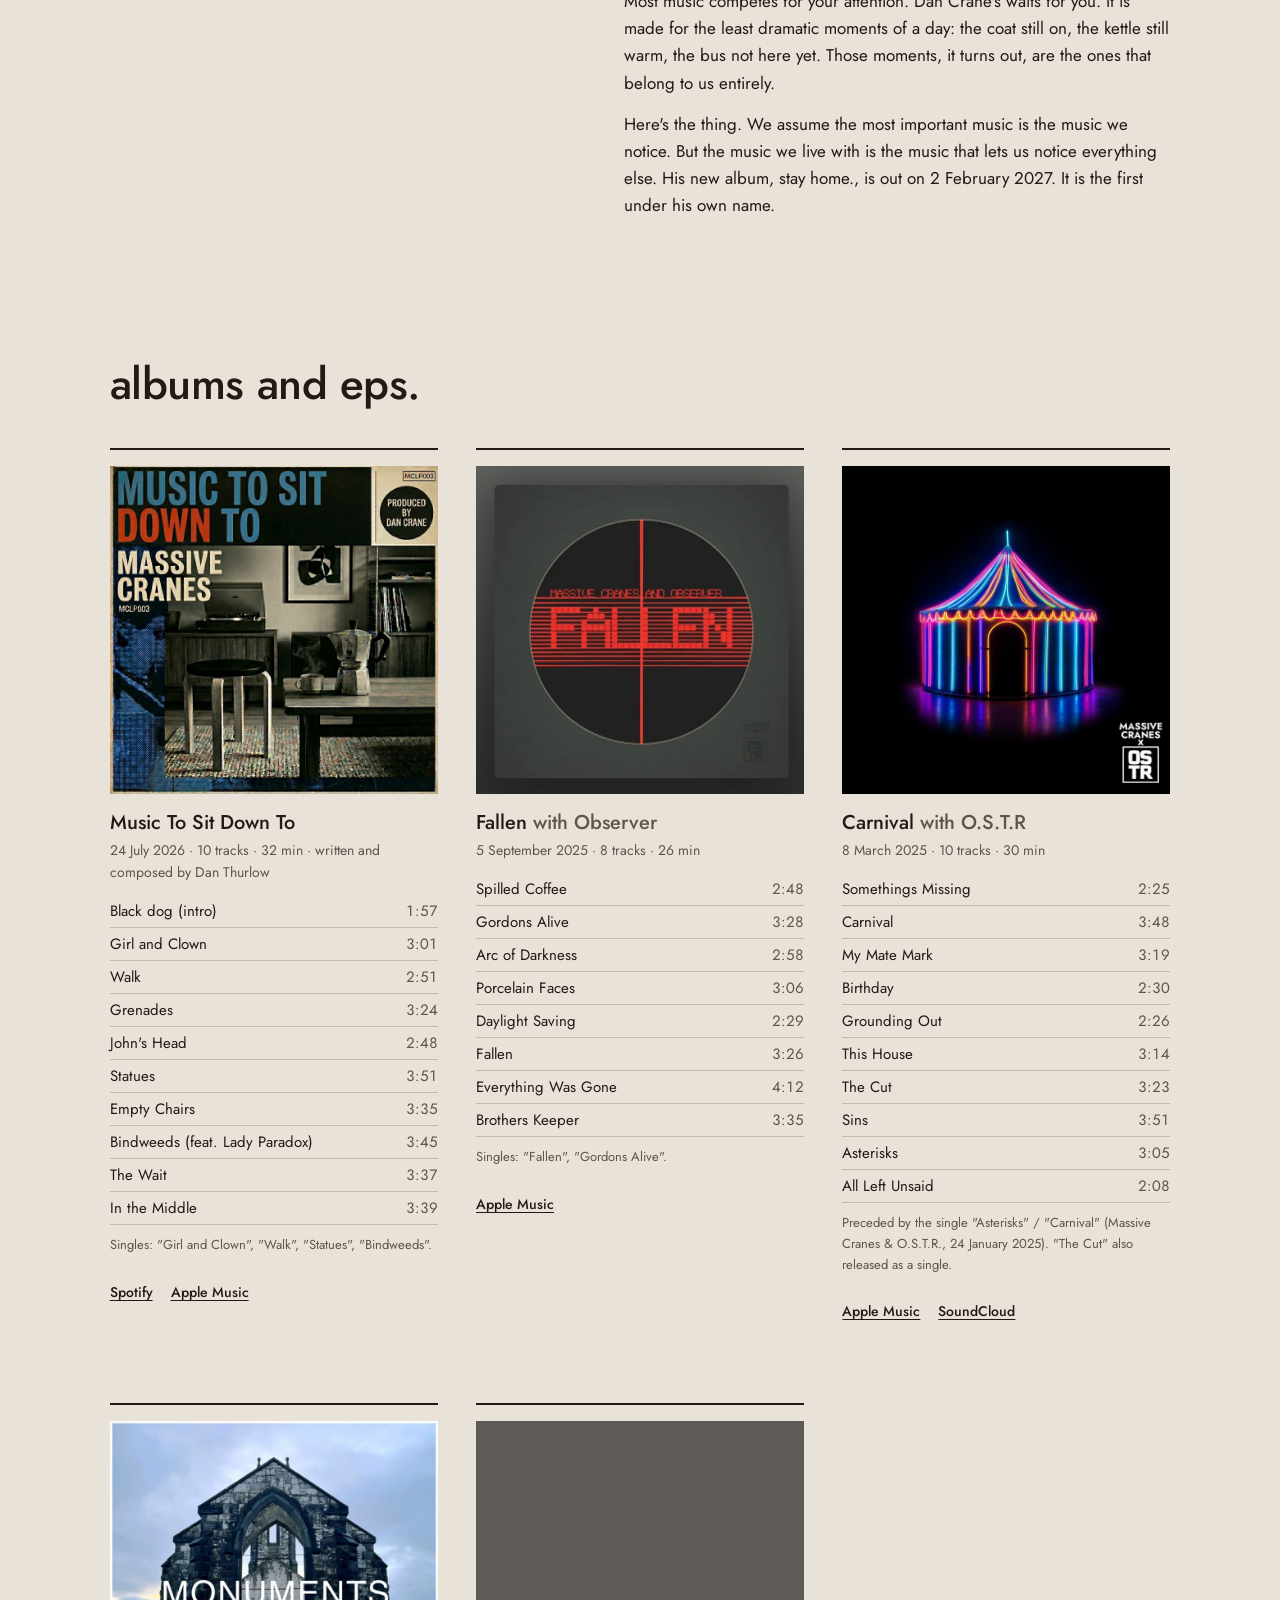
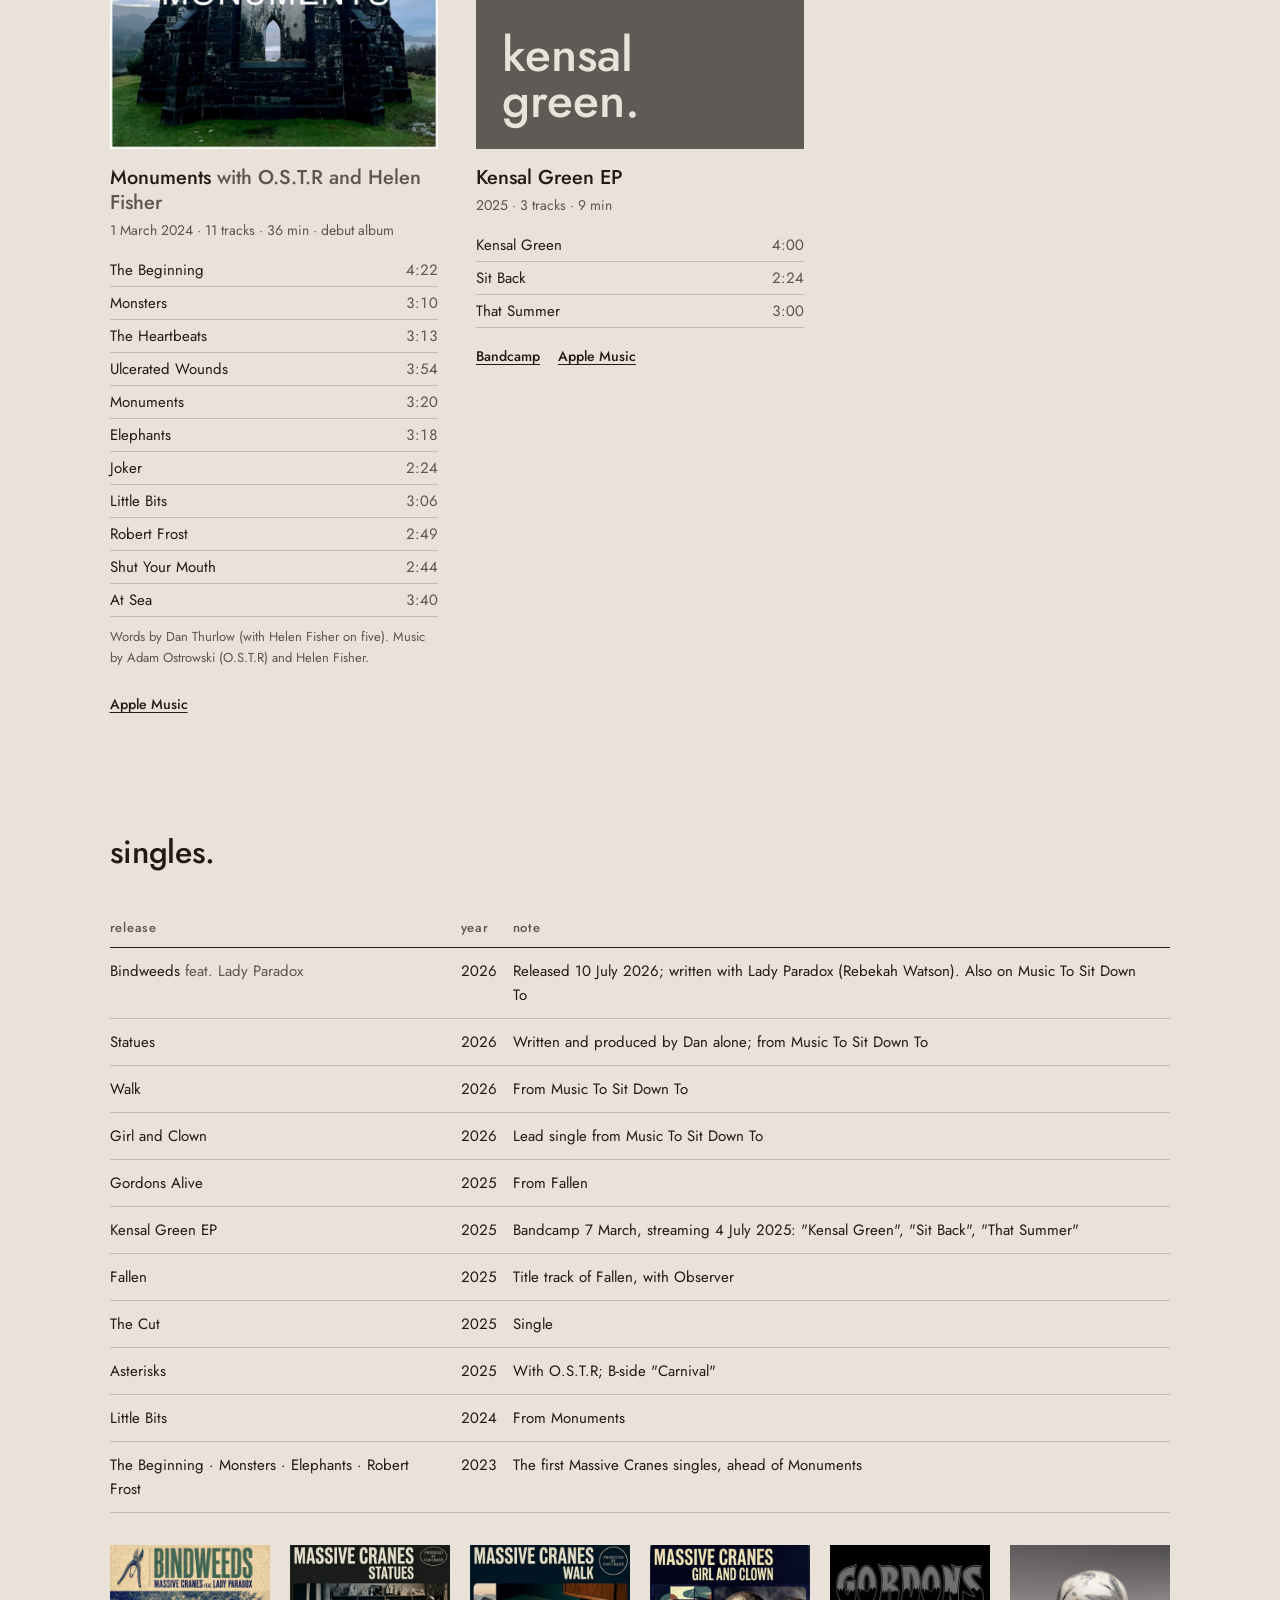
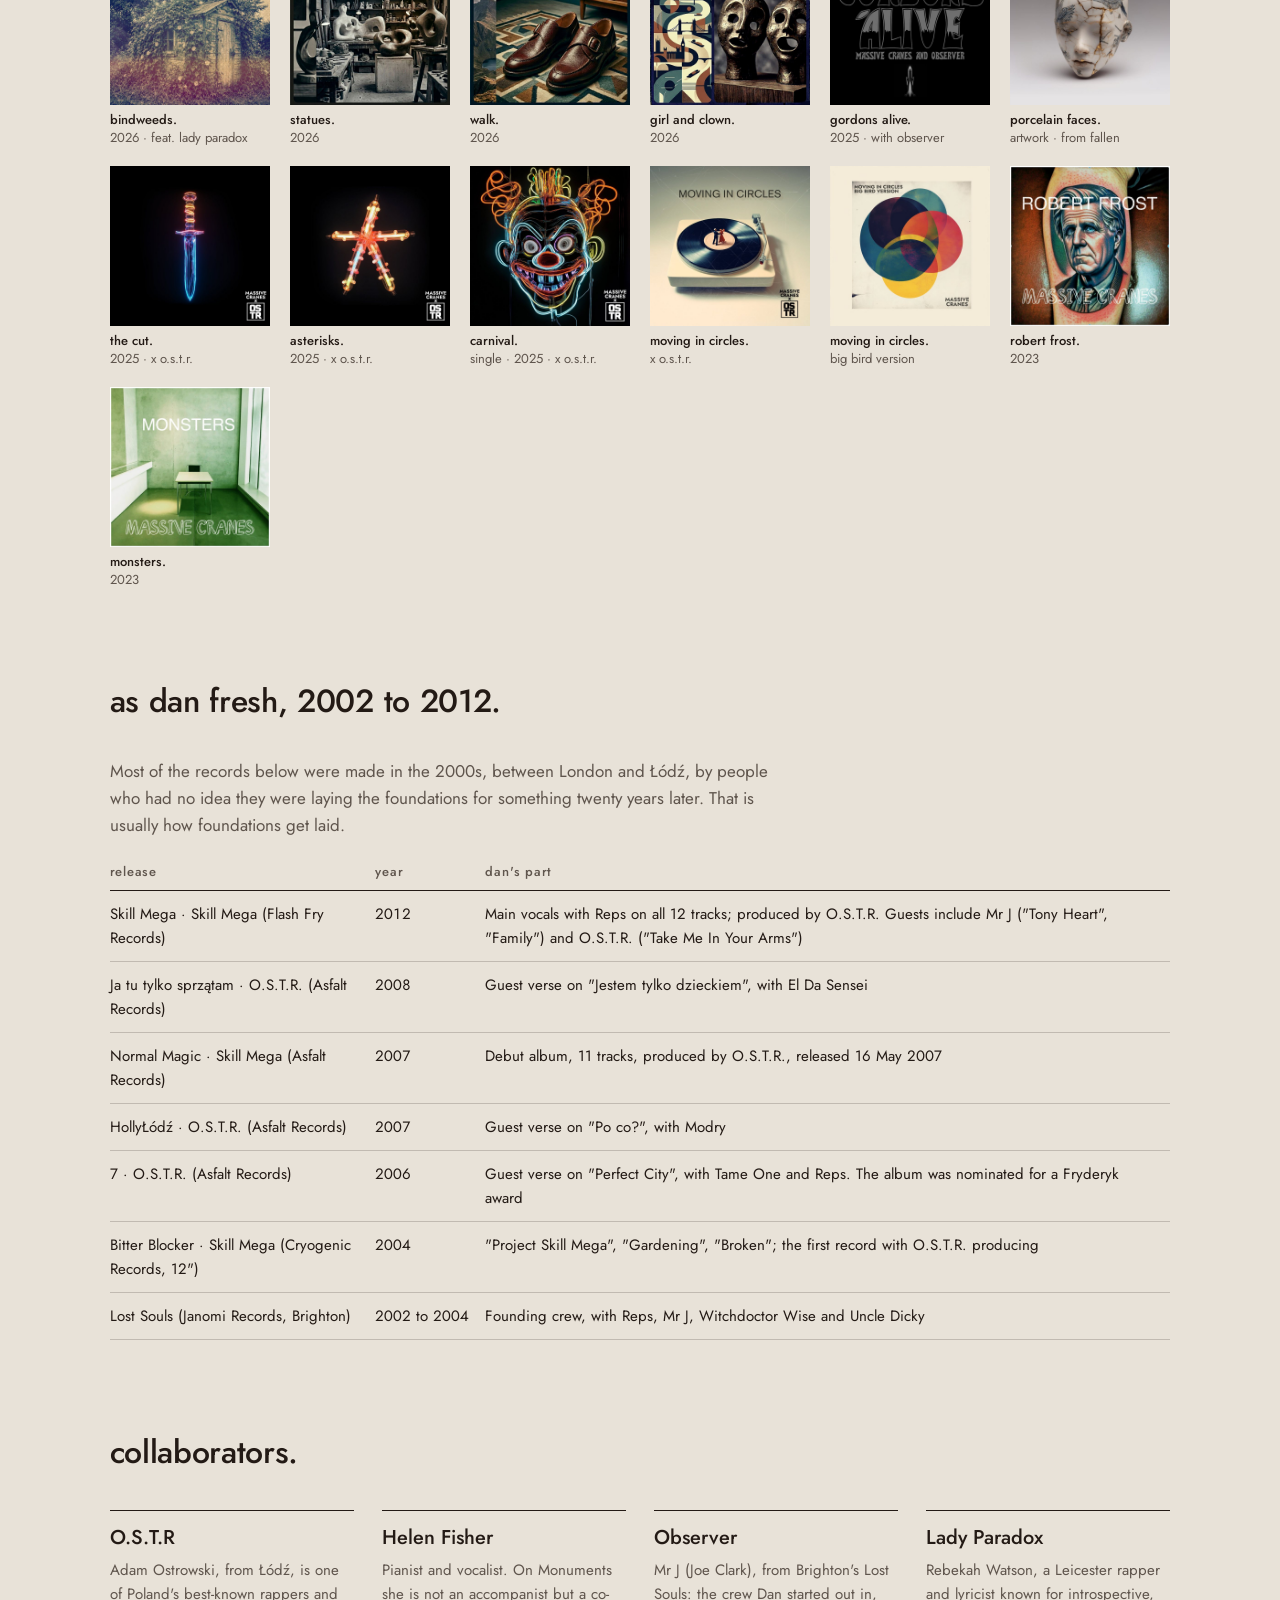
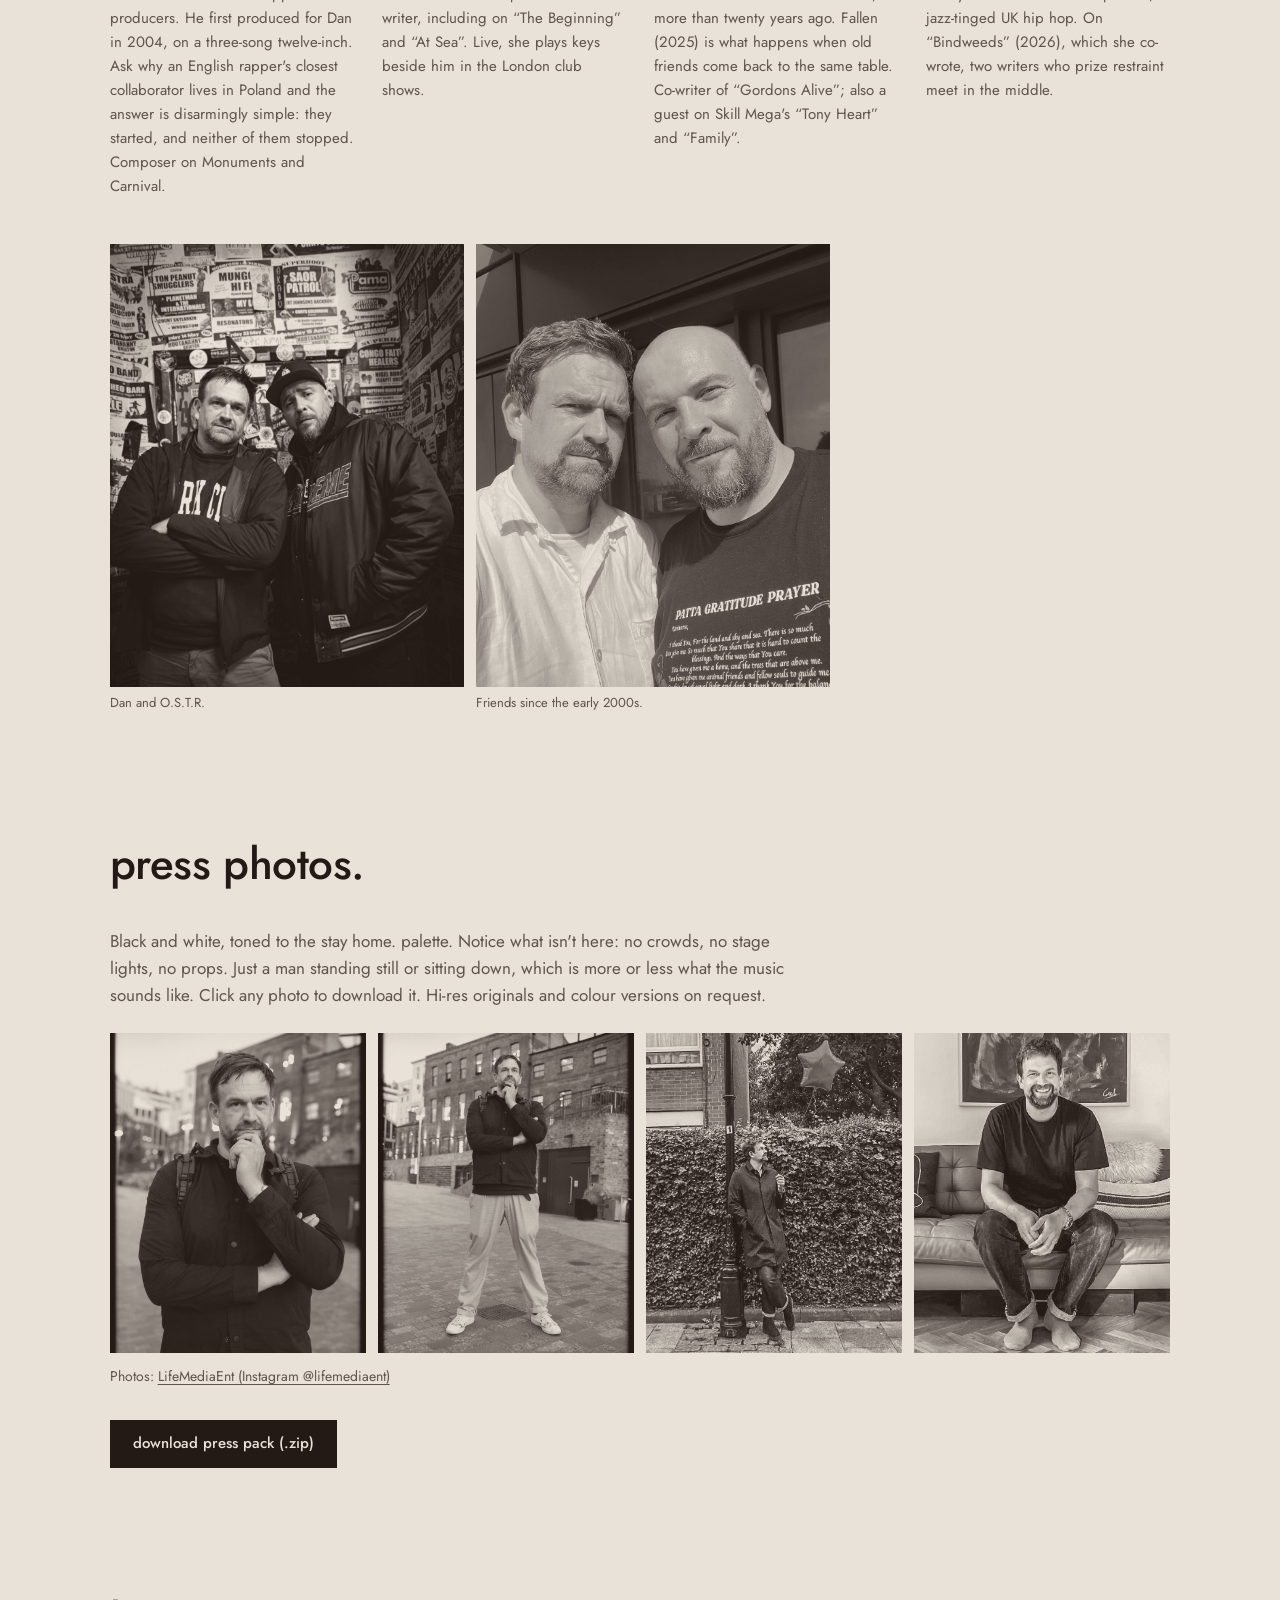
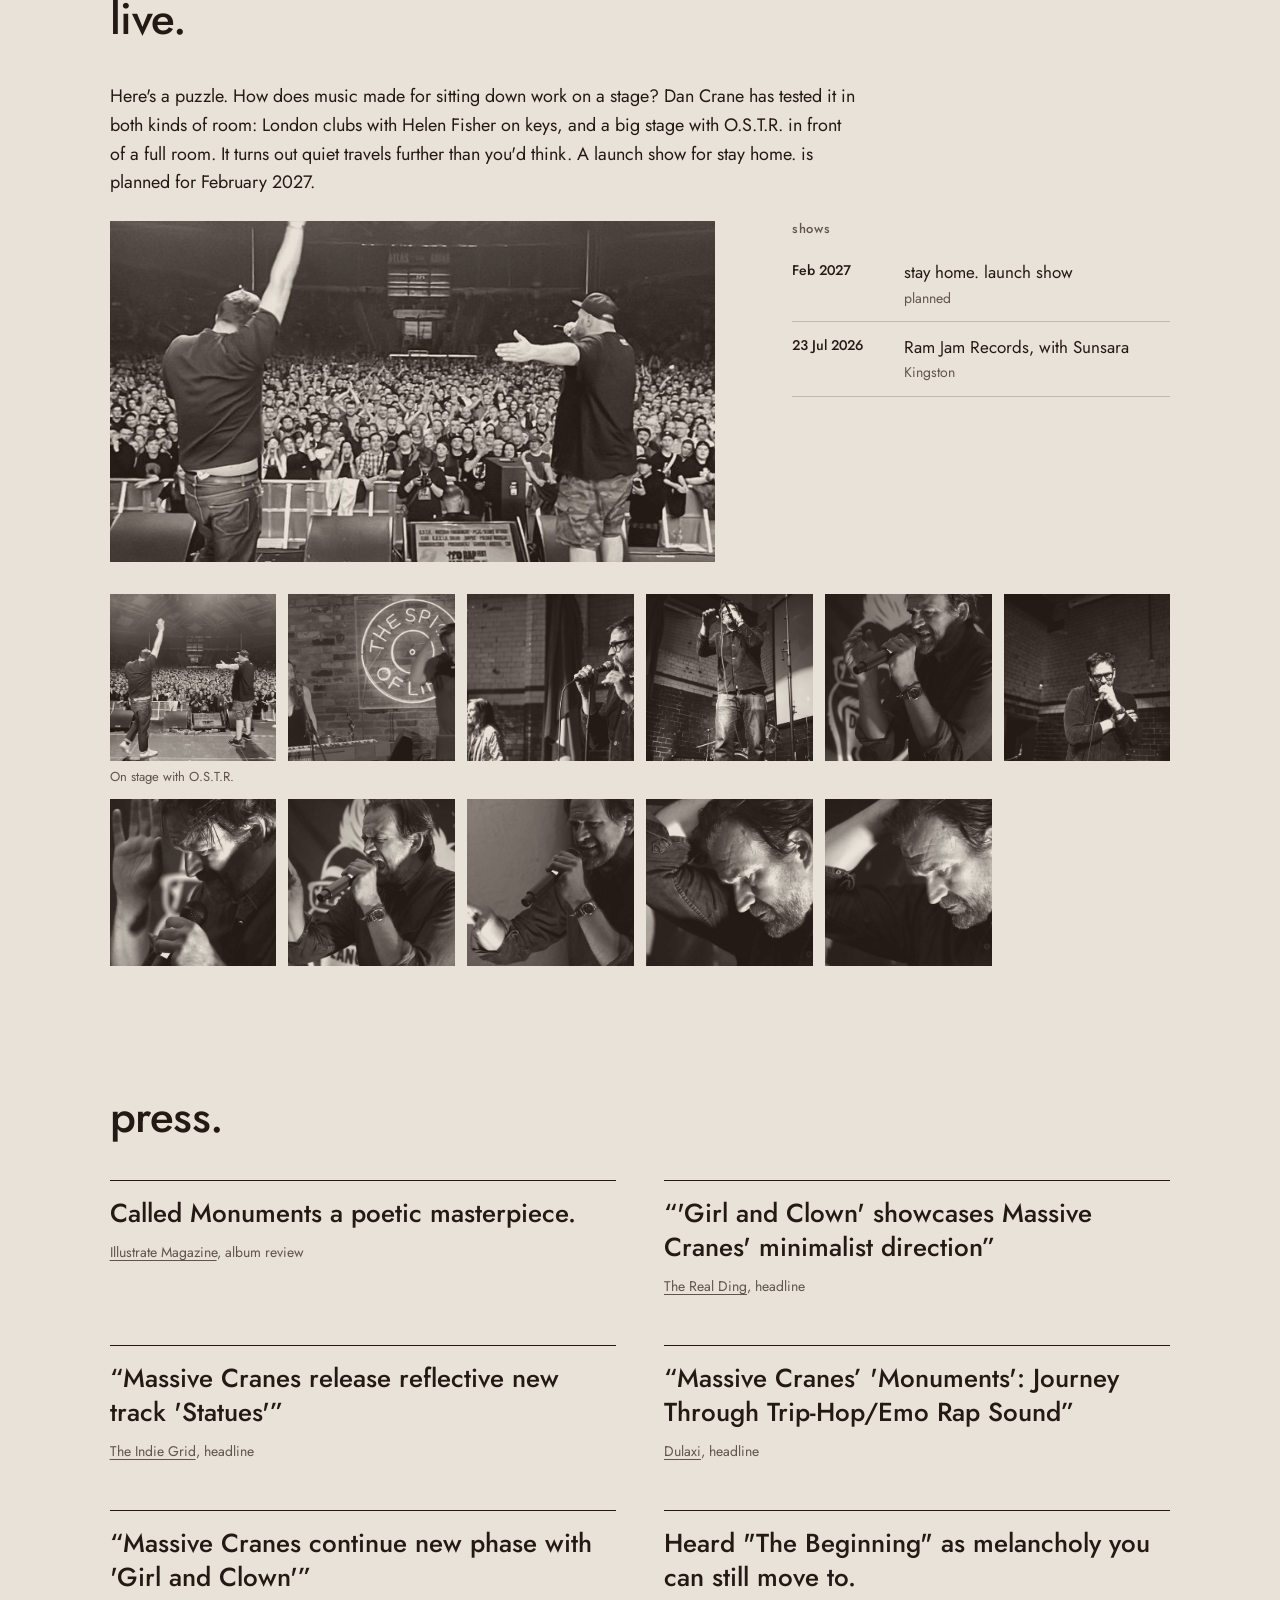
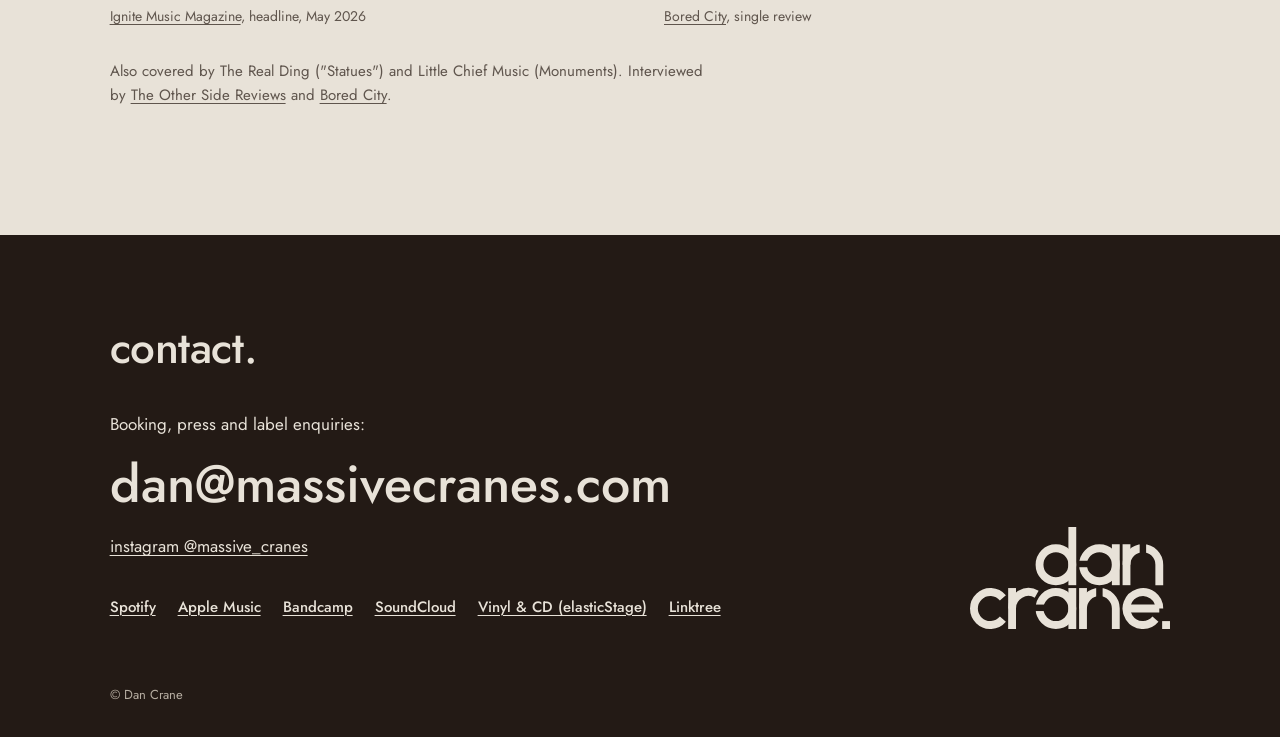
==== commit cf1fef08: "Add Kit free-song sign-up box (hidden until form ID is set) and setup guide Co-Authored-By: Claude O" ====
--- a/index.html
+++ b/index.html
@@ -39,6 +39,7 @@
     <nav aria-label="Sections">
       <ul>
         <li><a href="#listen">listen.</a></li>
+        <li><a href="#videos">videos.</a></li>
         <li><a href="#bio">bio.</a></li>
         <li><a href="#music">music.</a></li>
         <li><a href="#photos">photos.</a></li>
@@ -79,6 +80,12 @@
         <div id="private-link"></div>
         <div id="buy"></div>
       </div>
+    </section>
+
+    <!-- VIDEOS -->
+    <section class="section" id="videos" aria-labelledby="videos-h">
+      <h2 id="videos-h">videos.</h2>
+      <div class="vids" id="video-list"></div>
     </section>
 
     <!-- BIO -->
@@ -158,6 +165,26 @@
     </section>
   </main>
 
+  <!-- FREE SONG -->
+  <section class="signup" id="free-song" aria-labelledby="signup-h" hidden>
+    <div class="signup__inner">
+      <div>
+        <h2 id="signup-h" data-k="signup.heading"></h2>
+        <p data-k="signup.text"></p>
+      </div>
+      <form class="signup__form" id="signup-form" method="post" target="_blank">
+        <div class="signup__fields">
+          <label class="signup__name"><span>first name</span>
+            <input type="text" name="fields[first_name]" autocomplete="given-name"></label>
+          <label><span>email</span>
+            <input type="email" name="email_address" autocomplete="email" required></label>
+        </div>
+        <button class="btn btn--solid" type="submit" data-k="signup.button"></button>
+        <p class="signup__small soft" data-k="signup.small"></p>
+      </form>
+    </div>
+  </section>
+
   <!-- CONTACT -->
   <section class="contact" id="contact" aria-labelledby="contact-h">
     <div class="contact__inner">
--- a/assets/css/style.css
+++ b/assets/css/style.css
@@ -45,7 +45,7 @@
 .top__logo img { width: 84px; }
 .top ul { display: flex; gap: 2px 18px; list-style: none; margin: 0; padding: 0; flex-wrap: wrap; justify-content: flex-end; }
 .top nav a { font-weight: 500; font-size: 15px; text-decoration: none; min-height: 44px; display: inline-flex; align-items: center; }
-@media (max-width: 640px) { .top nav li:nth-child(n+5) { display: none; } .top ul { gap: 2px 14px; } .top__logo img { width: 64px; } }
+@media (max-width: 640px) { .top nav li:nth-child(n+5) { display: none; } .top nav li:has(a[href="#videos"]) { display: none; } .top ul { gap: 2px 14px; } .top__logo img { width: 64px; } }
 
 main { max-width: var(--max); margin: 0 auto; padding: 0 var(--gutter); }
 
@@ -94,6 +94,16 @@
 .private { padding: 20px 24px; border-left: 3px solid var(--brick); }
 .private__link { font-weight: 500; font-size: 20px; }
 .private p { margin: 4px 0 0; font-size: 14px; }
+
+/* Videos */
+.vids { display: grid; gap: 32px 24px; }
+@media (min-width: 800px) { .vids { grid-template-columns: repeat(2, minmax(0, 1fr)); } }
+@media (min-width: 1100px) { .vids { grid-template-columns: repeat(4, minmax(0, 1fr)); } }
+.vid { margin: 0; }
+.vid figcaption { margin-top: 10px; font-size: 15px; }
+.vid figcaption b { font-weight: 500; }
+.vid .video img { opacity: .7; }
+.vid .todo { aspect-ratio: 16 / 9; justify-content: center; text-align: center; }
 
 /* Bio */
 .bios { display: grid; gap: 48px; }
@@ -188,6 +198,23 @@
 .press__also { font-size: 15px; margin-top: 32px; }
 .draft { font-size: 11px; font-weight: 500; color: var(--brick); border: 1px solid var(--brick); padding: 3px 8px; }
 
+/* Free song sign-up */
+.signup { background: var(--brick); color: var(--paper); margin-top: var(--gap); padding: clamp(40px, 6vw, 80px) var(--gutter); }
+.signup:not([hidden]) + .contact { margin-top: 0; }
+.signup__inner { max-width: calc(var(--max) - 2 * var(--gutter)); margin: 0 auto; display: grid; gap: 32px; align-items: end; }
+@media (min-width: 900px) { .signup__inner { grid-template-columns: minmax(0, 1fr) minmax(0, 1fr); gap: 64px; } }
+.signup h2 { margin-bottom: 16px; }
+.signup p { max-width: 46ch; }
+.signup__fields { display: grid; gap: 12px; margin-bottom: 16px; }
+@media (min-width: 560px) { .signup__fields { grid-template-columns: minmax(0, 1fr) minmax(0, 1.4fr); } }
+.signup label span { display: block; font-size: 13px; font-weight: 500; letter-spacing: .04em; margin-bottom: 6px; }
+.signup input { width: 100%; min-height: 48px; padding: 0 14px; font: 400 16px var(--font); color: var(--ink); background: var(--paper); border: 1px solid var(--paper); border-radius: 0; }
+.signup input:focus-visible { outline: 2px solid var(--ink); outline-offset: 2px; }
+.signup .btn--solid { width: 100%; }
+.signup .btn--solid:hover { background: var(--paper); color: var(--ink); border-color: var(--paper); }
+.signup__small { font-size: 13px; margin: 12px 0 0; color: #f0e2d8; }
+.signup .todo { border-color: var(--paper); color: var(--paper); }
+
 /* Contact */
 .contact { background: var(--ink); color: var(--paper); margin-top: var(--gap); padding: clamp(48px, 7vw, 96px) var(--gutter) 32px; }
 .contact__inner { max-width: calc(var(--max) - 2 * var(--gutter)); margin: 0 auto; display: flex; justify-content: space-between; align-items: end; gap: 32px; flex-wrap: wrap; }
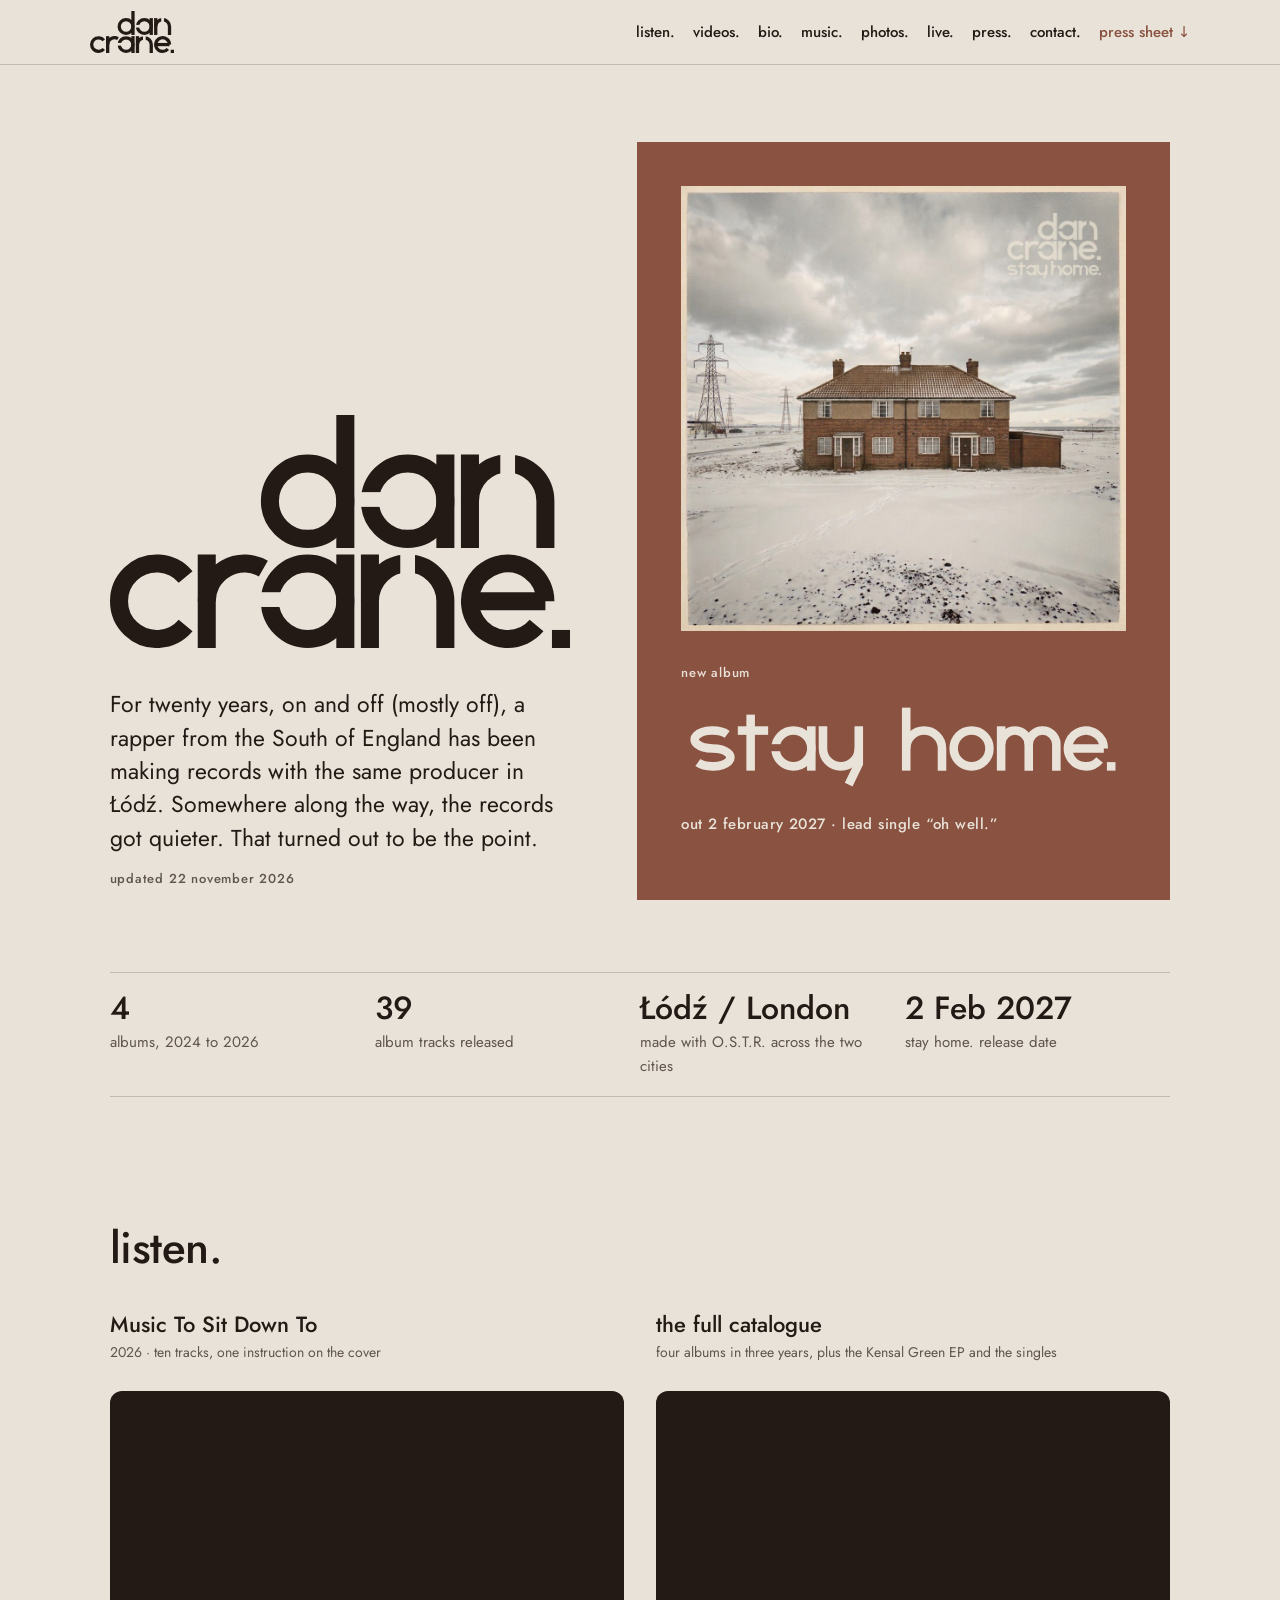
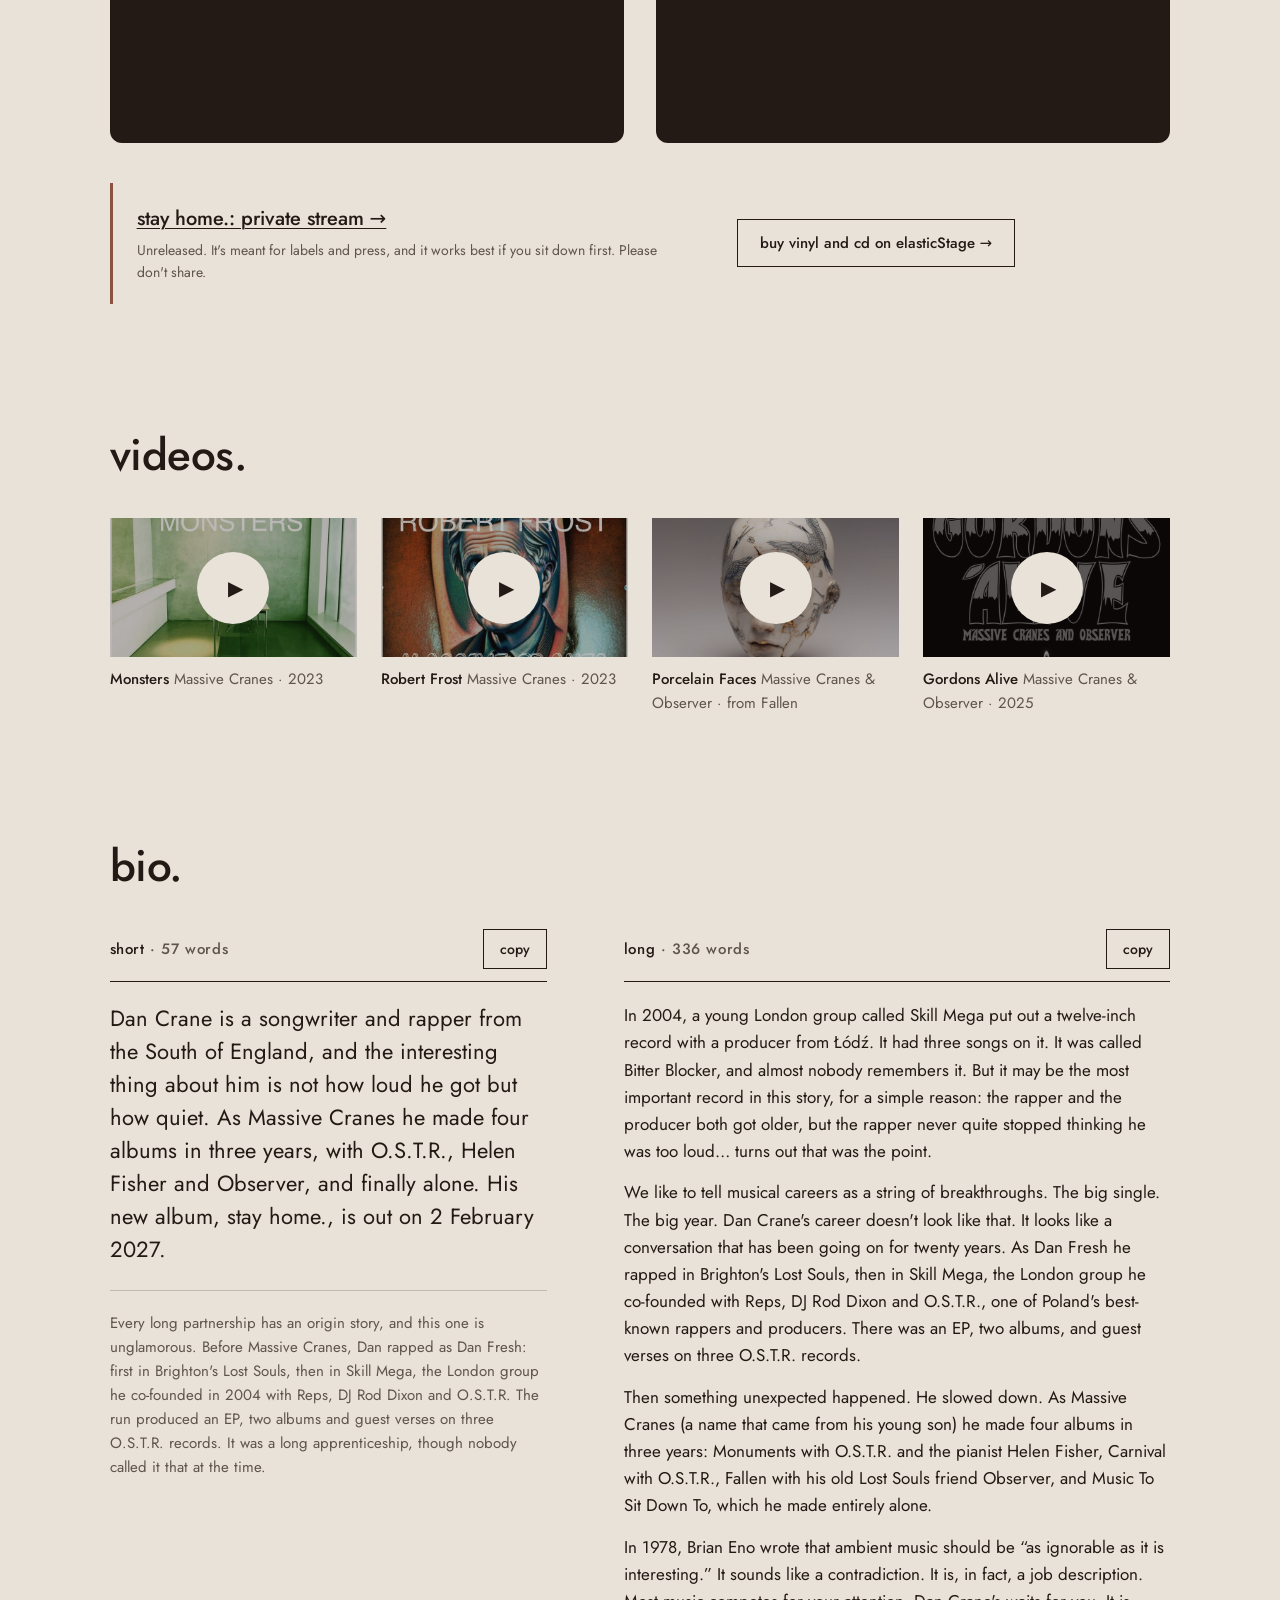
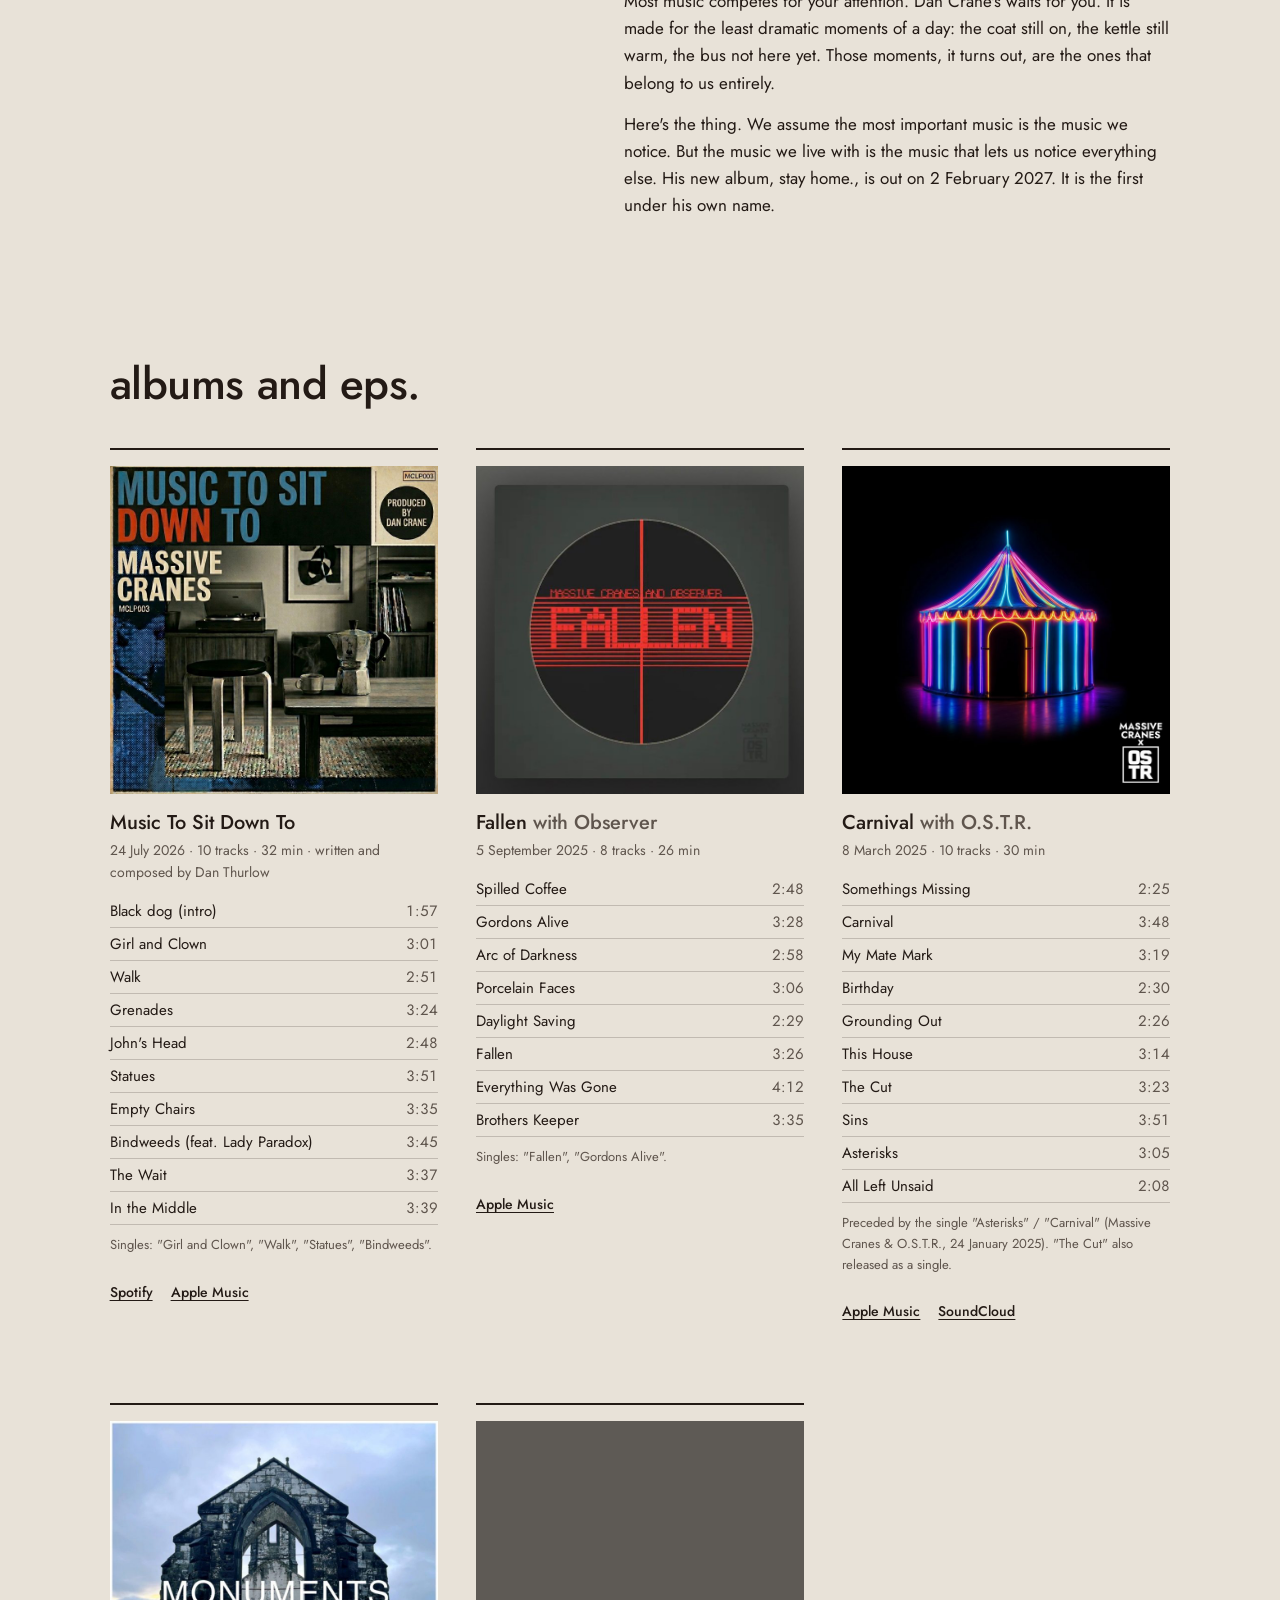
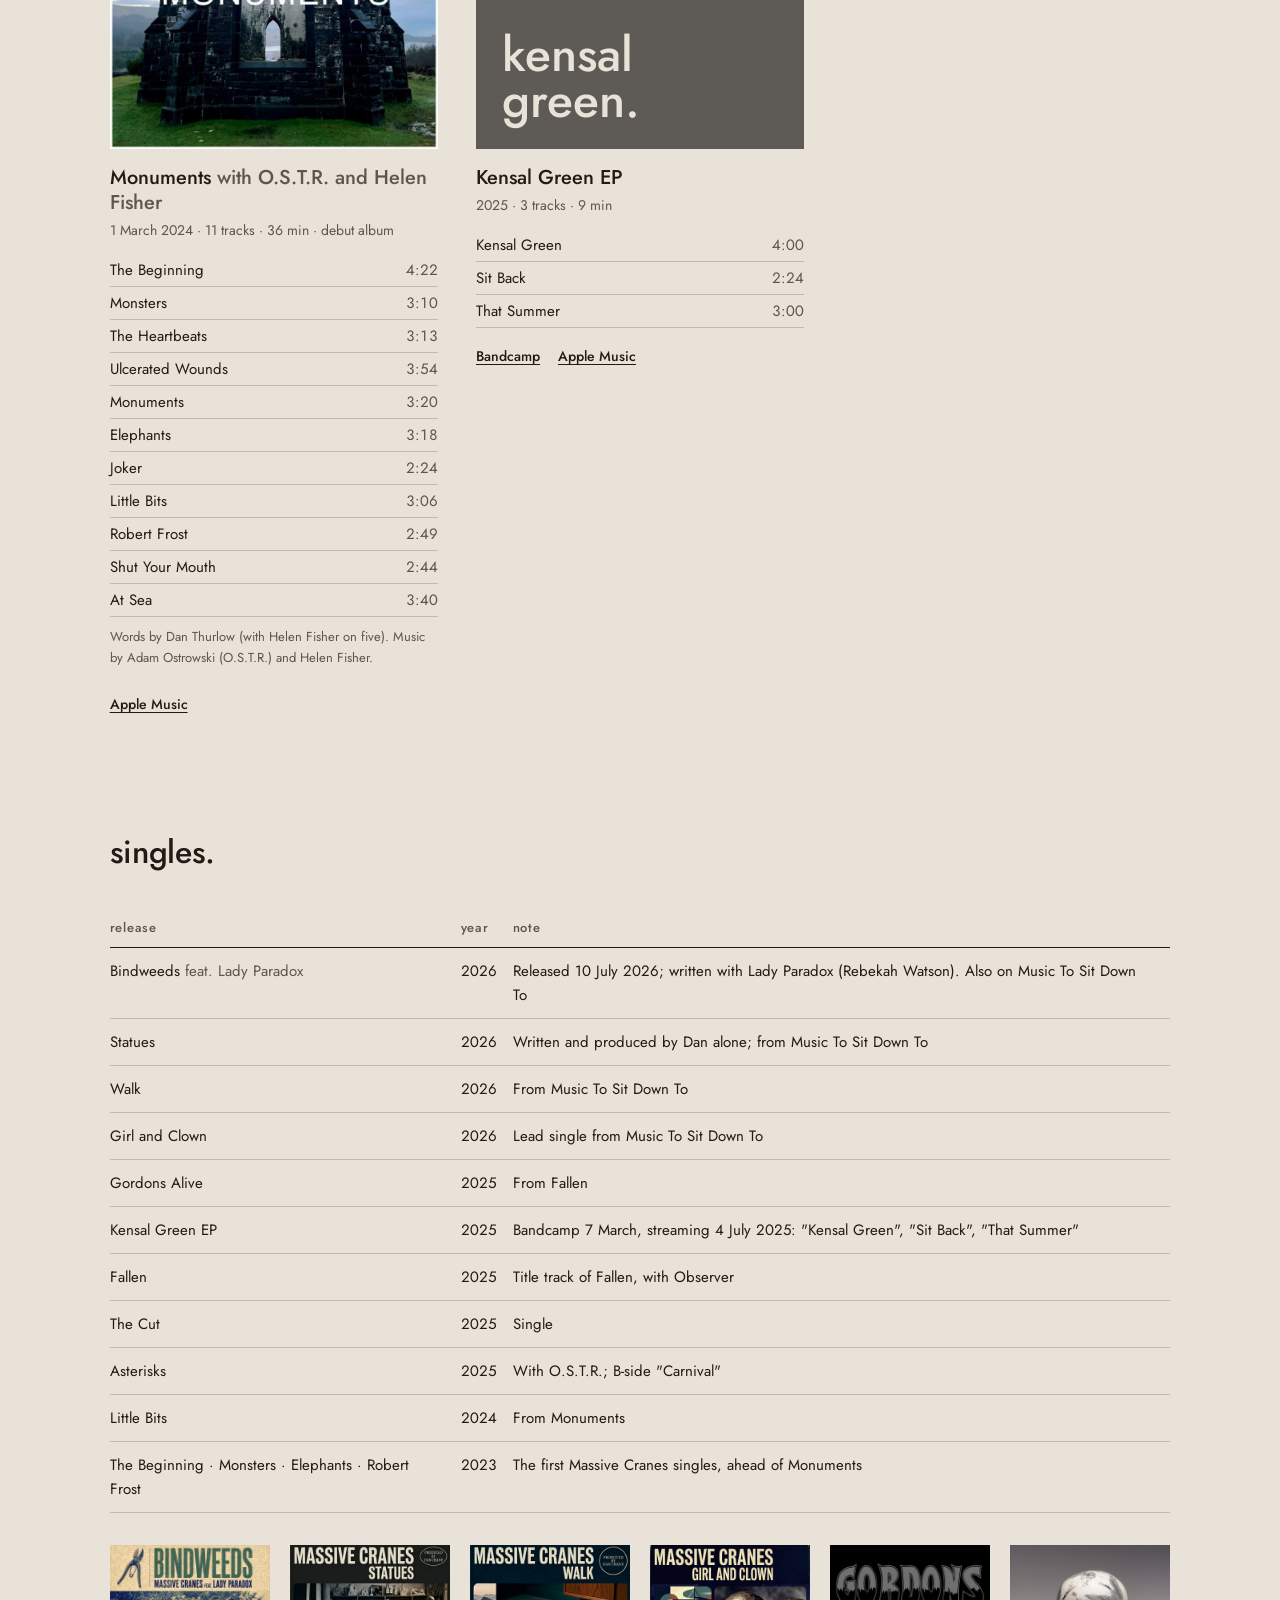
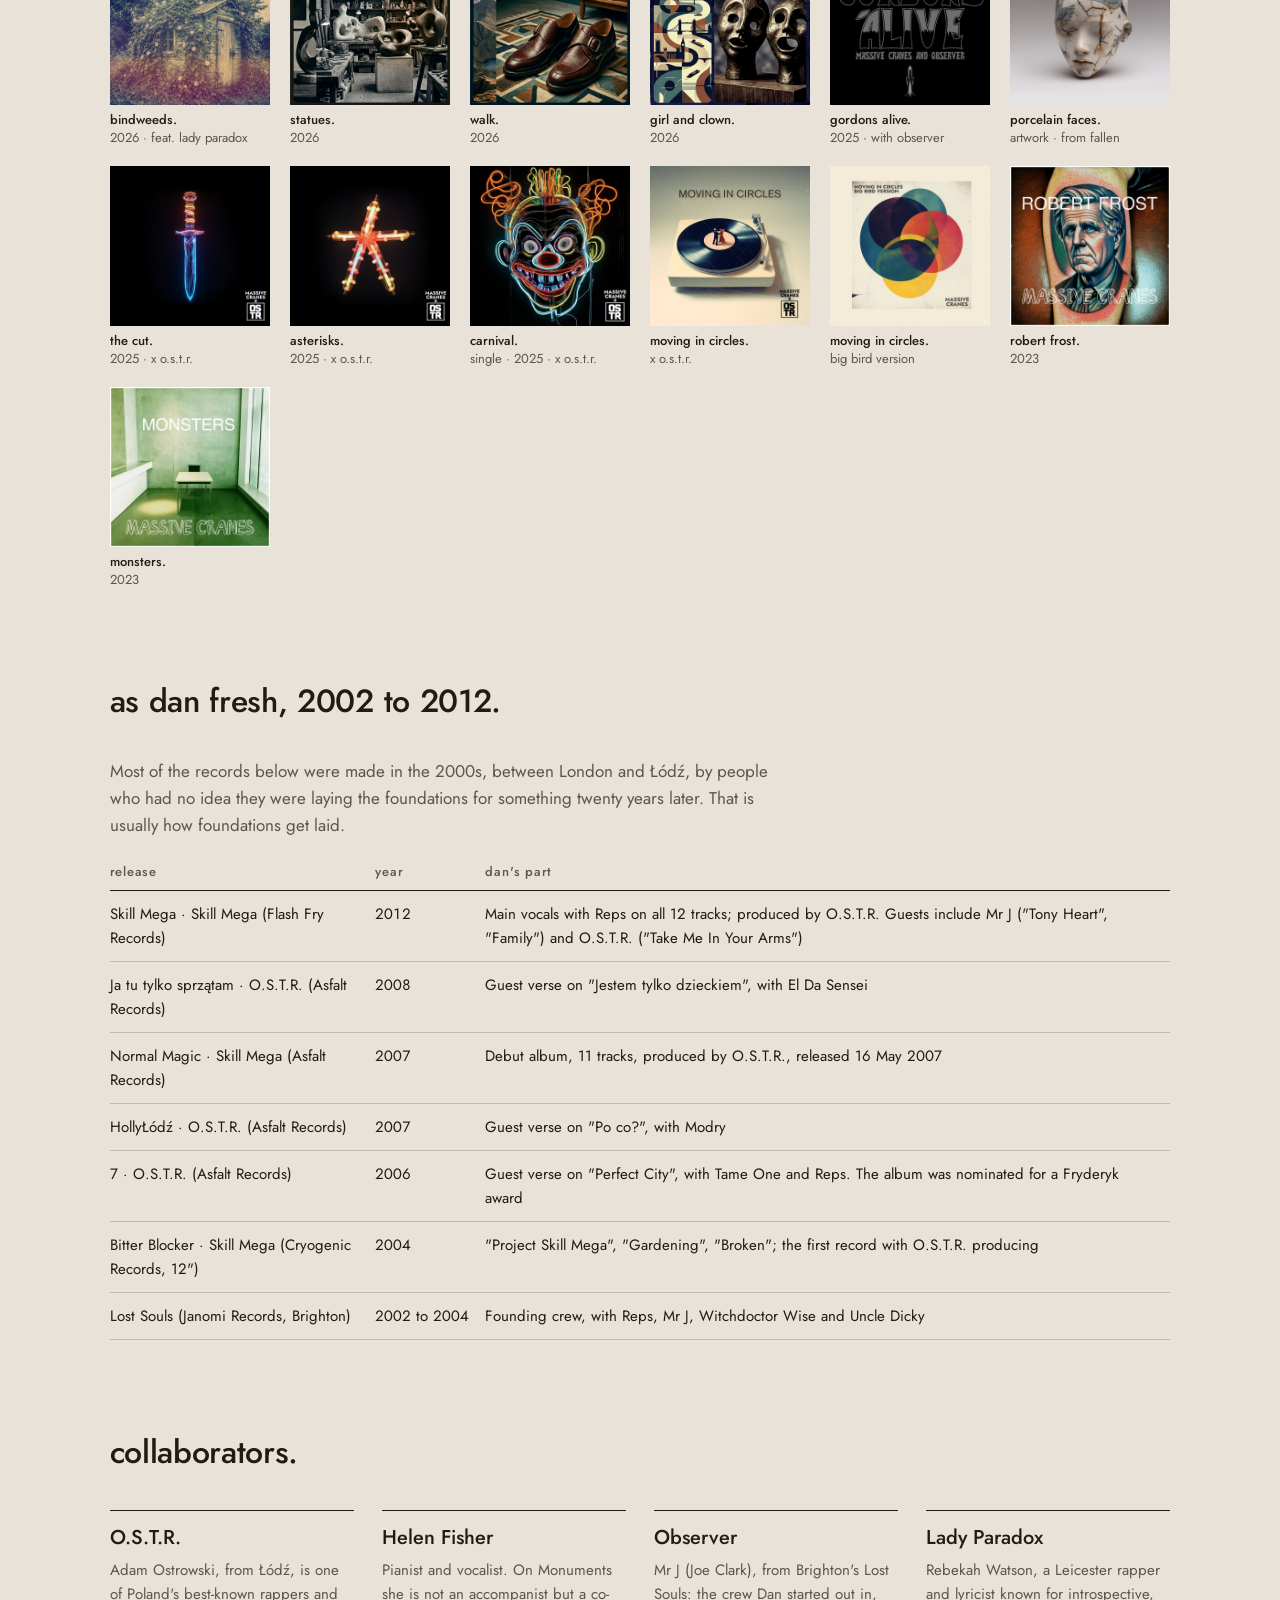
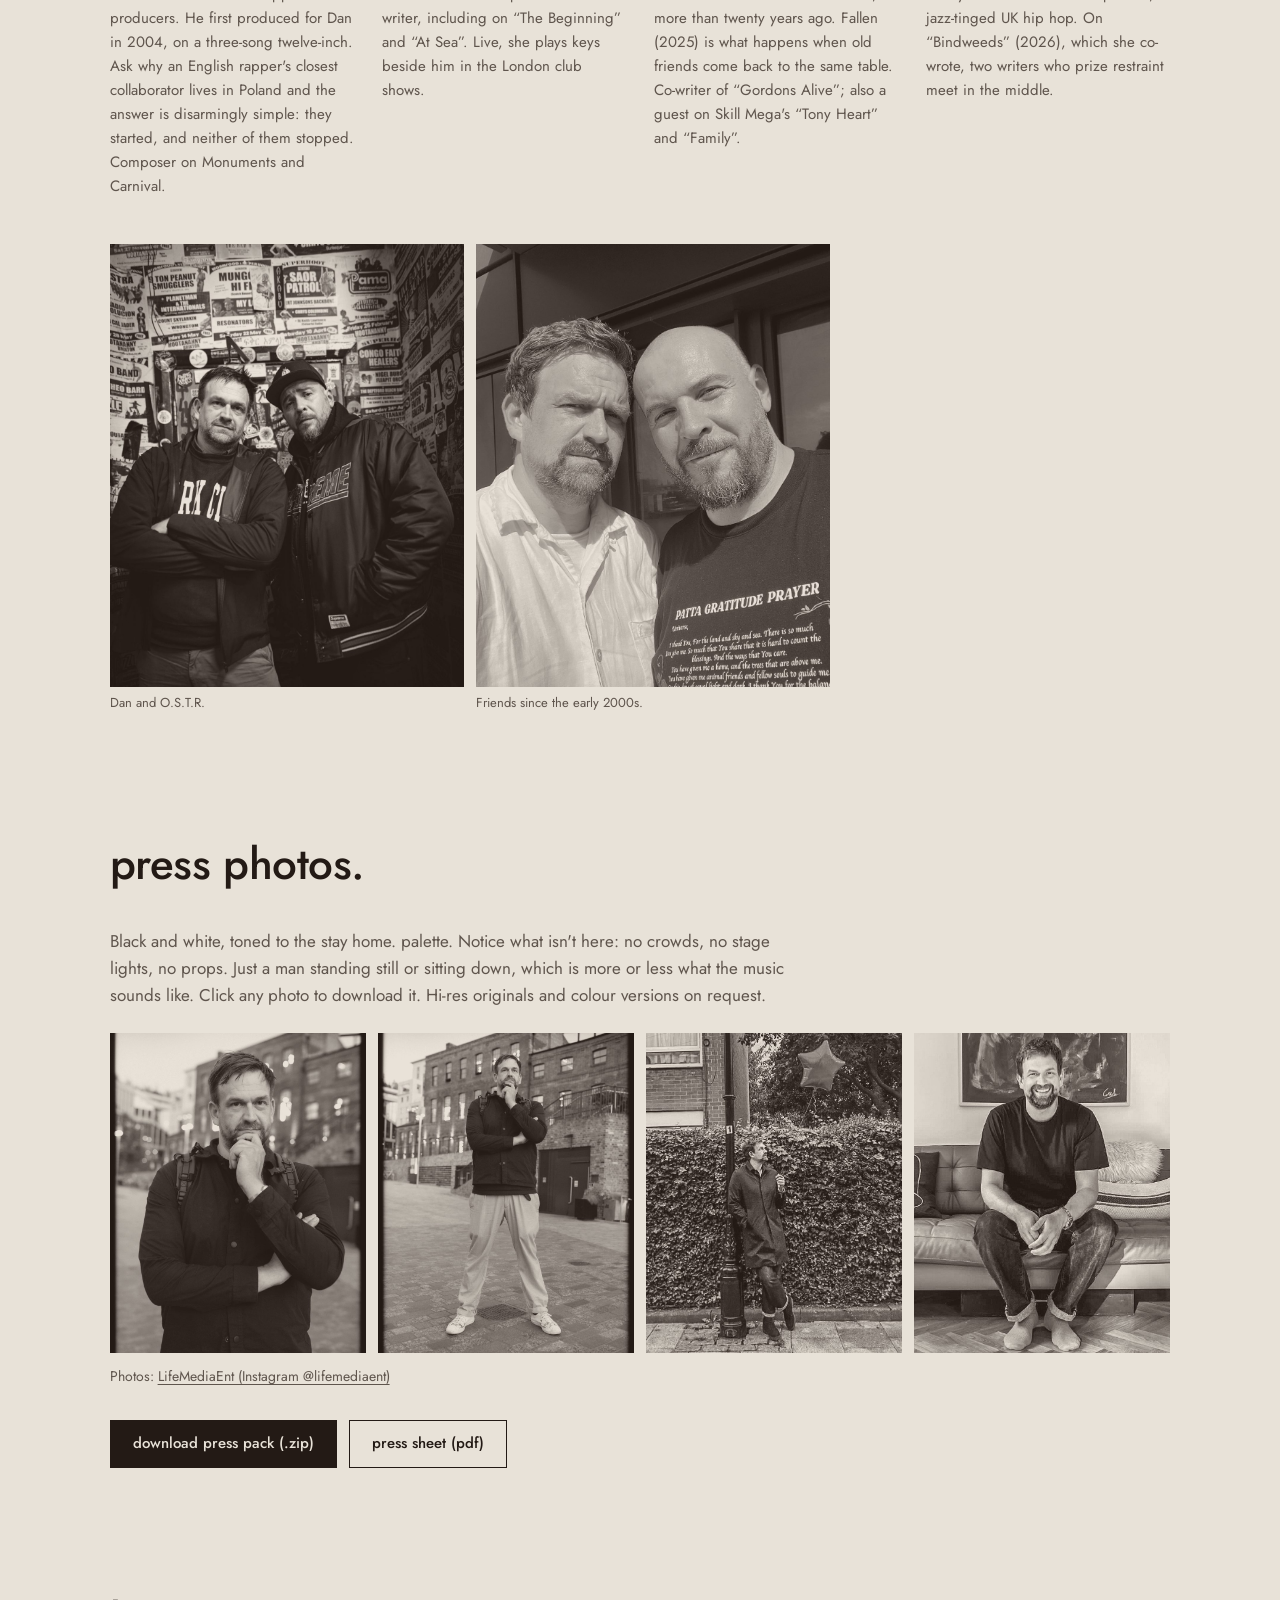
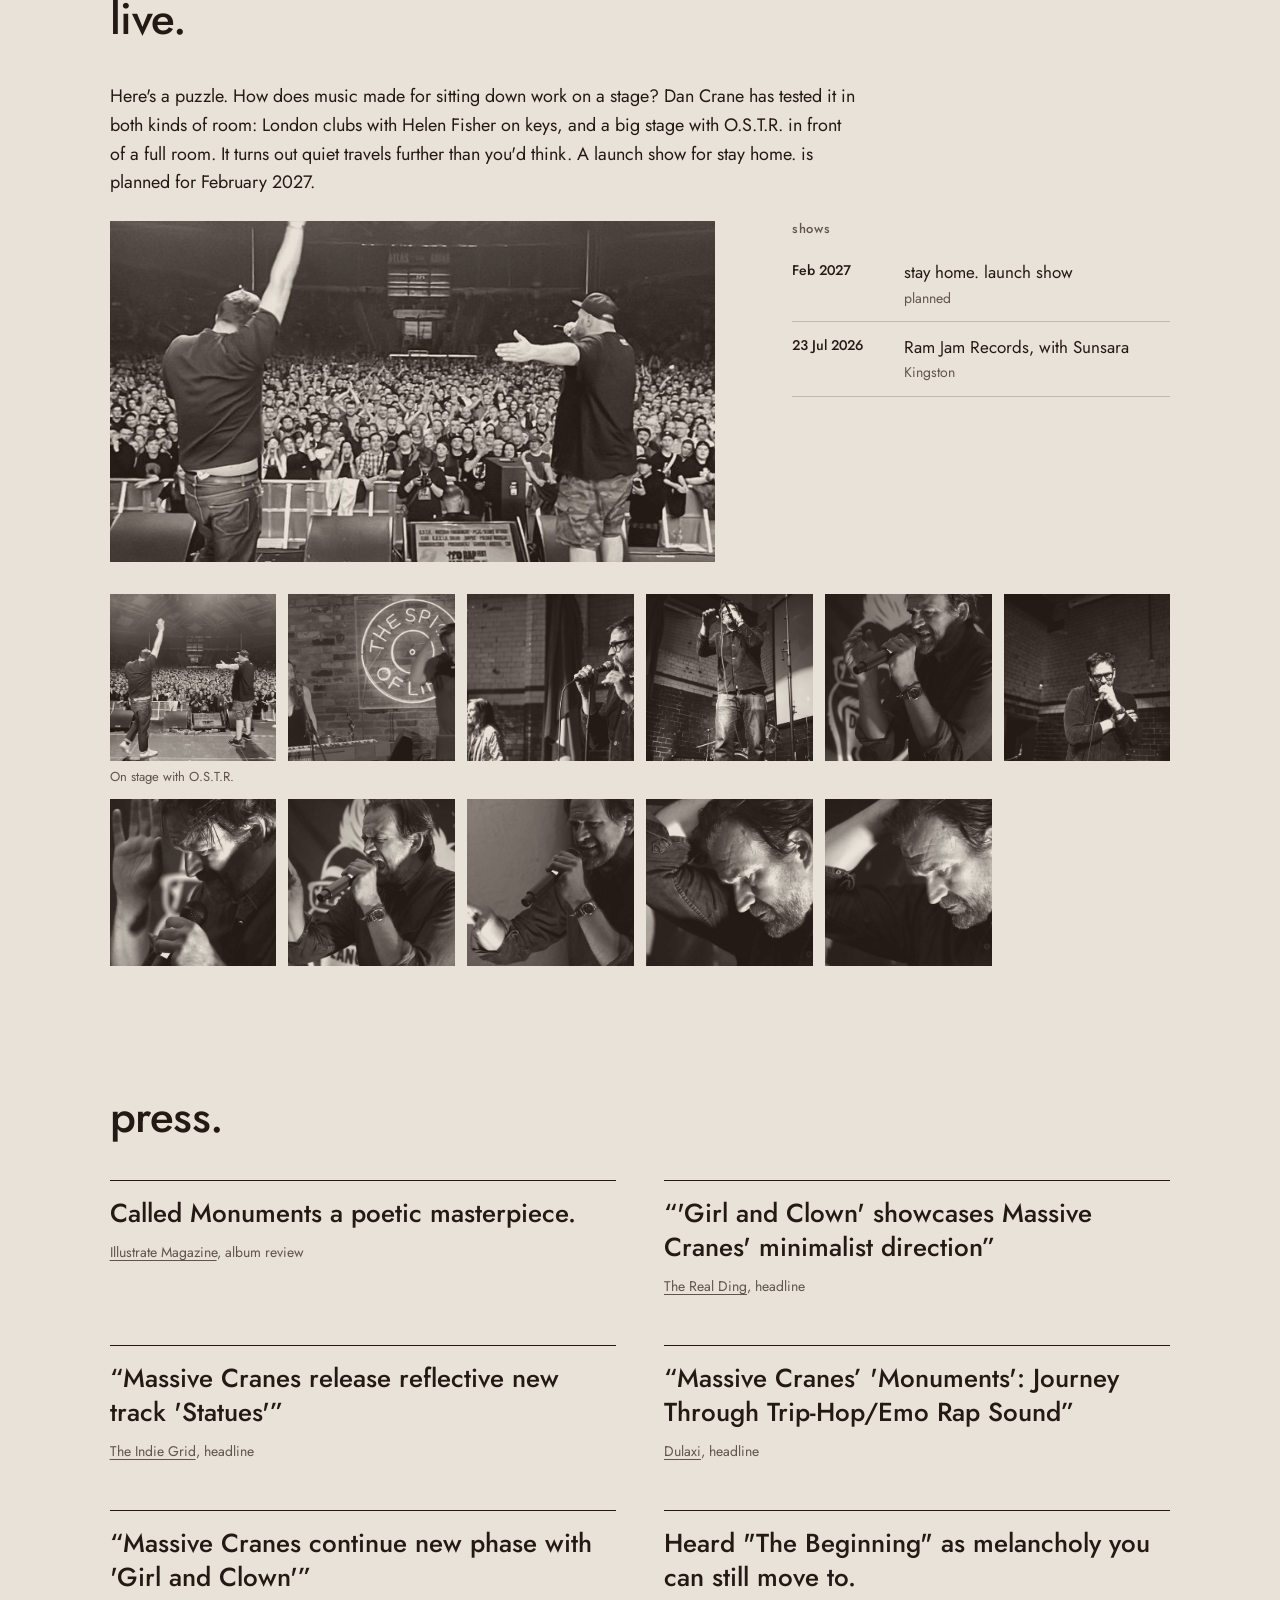
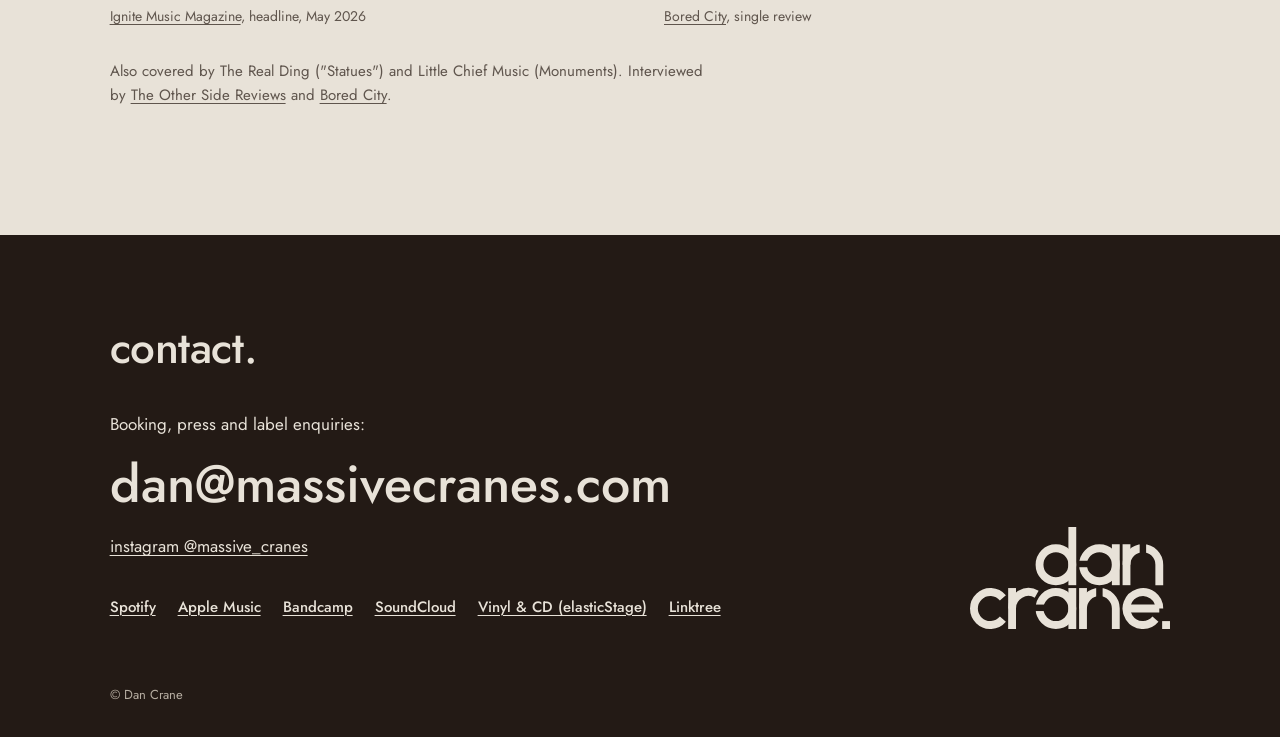
==== commit 9abec6da: "Add press sheet download to the end of the top menu Shown on phones too, in the brick accent colour;" ====
--- a/index.html
+++ b/index.html
@@ -46,6 +46,7 @@
         <li><a href="#live">live.</a></li>
         <li><a href="#press">press.</a></li>
         <li><a href="#contact">contact.</a></li>
+        <li class="top__pdf"><a id="nav-sheet" href="assets/press/dan-crane-press-sheet.pdf" download title="Download the one-page press sheet (PDF)">press sheet ↓</a></li>
       </ul>
     </nav>
   </header>
@@ -165,26 +166,6 @@
     </section>
   </main>
 
-  <!-- FREE SONG -->
-  <section class="signup" id="free-song" aria-labelledby="signup-h" hidden>
-    <div class="signup__inner">
-      <div>
-        <h2 id="signup-h" data-k="signup.heading"></h2>
-        <p data-k="signup.text"></p>
-      </div>
-      <form class="signup__form" id="signup-form" method="post" target="_blank">
-        <div class="signup__fields">
-          <label class="signup__name"><span>first name</span>
-            <input type="text" name="fields[first_name]" autocomplete="given-name"></label>
-          <label><span>email</span>
-            <input type="email" name="email_address" autocomplete="email" required></label>
-        </div>
-        <button class="btn btn--solid" type="submit" data-k="signup.button"></button>
-        <p class="signup__small soft" data-k="signup.small"></p>
-      </form>
-    </div>
-  </section>
-
   <!-- CONTACT -->
   <section class="contact" id="contact" aria-labelledby="contact-h">
     <div class="contact__inner">
--- a/assets/css/style.css
+++ b/assets/css/style.css
@@ -45,7 +45,9 @@
 .top__logo img { width: 84px; }
 .top ul { display: flex; gap: 2px 18px; list-style: none; margin: 0; padding: 0; flex-wrap: wrap; justify-content: flex-end; }
 .top nav a { font-weight: 500; font-size: 15px; text-decoration: none; min-height: 44px; display: inline-flex; align-items: center; }
-@media (max-width: 640px) { .top nav li:nth-child(n+5) { display: none; } .top nav li:has(a[href="#videos"]) { display: none; } .top ul { gap: 2px 14px; } .top__logo img { width: 64px; } }
+.top nav .top__pdf a { color: var(--brick); }
+.top nav .top__pdf a:hover { color: var(--ink); }
+@media (max-width: 640px) { .top nav li:nth-child(n+5):not(.top__pdf) { display: none; } .top nav li:has(a[href="#videos"]) { display: none; } .top ul { gap: 2px 14px; } .top__logo img { width: 64px; } }
 
 main { max-width: var(--max); margin: 0 auto; padding: 0 var(--gutter); }
 
@@ -198,23 +200,6 @@
 .press__also { font-size: 15px; margin-top: 32px; }
 .draft { font-size: 11px; font-weight: 500; color: var(--brick); border: 1px solid var(--brick); padding: 3px 8px; }
 
-/* Free song sign-up */
-.signup { background: var(--brick); color: var(--paper); margin-top: var(--gap); padding: clamp(40px, 6vw, 80px) var(--gutter); }
-.signup:not([hidden]) + .contact { margin-top: 0; }
-.signup__inner { max-width: calc(var(--max) - 2 * var(--gutter)); margin: 0 auto; display: grid; gap: 32px; align-items: end; }
-@media (min-width: 900px) { .signup__inner { grid-template-columns: minmax(0, 1fr) minmax(0, 1fr); gap: 64px; } }
-.signup h2 { margin-bottom: 16px; }
-.signup p { max-width: 46ch; }
-.signup__fields { display: grid; gap: 12px; margin-bottom: 16px; }
-@media (min-width: 560px) { .signup__fields { grid-template-columns: minmax(0, 1fr) minmax(0, 1.4fr); } }
-.signup label span { display: block; font-size: 13px; font-weight: 500; letter-spacing: .04em; margin-bottom: 6px; }
-.signup input { width: 100%; min-height: 48px; padding: 0 14px; font: 400 16px var(--font); color: var(--ink); background: var(--paper); border: 1px solid var(--paper); border-radius: 0; }
-.signup input:focus-visible { outline: 2px solid var(--ink); outline-offset: 2px; }
-.signup .btn--solid { width: 100%; }
-.signup .btn--solid:hover { background: var(--paper); color: var(--ink); border-color: var(--paper); }
-.signup__small { font-size: 13px; margin: 12px 0 0; color: #f0e2d8; }
-.signup .todo { border-color: var(--paper); color: var(--paper); }
-
 /* Contact */
 .contact { background: var(--ink); color: var(--paper); margin-top: var(--gap); padding: clamp(48px, 7vw, 96px) var(--gutter) 32px; }
 .contact__inner { max-width: calc(var(--max) - 2 * var(--gutter)); margin: 0 auto; display: flex; justify-content: space-between; align-items: end; gap: 32px; flex-wrap: wrap; }
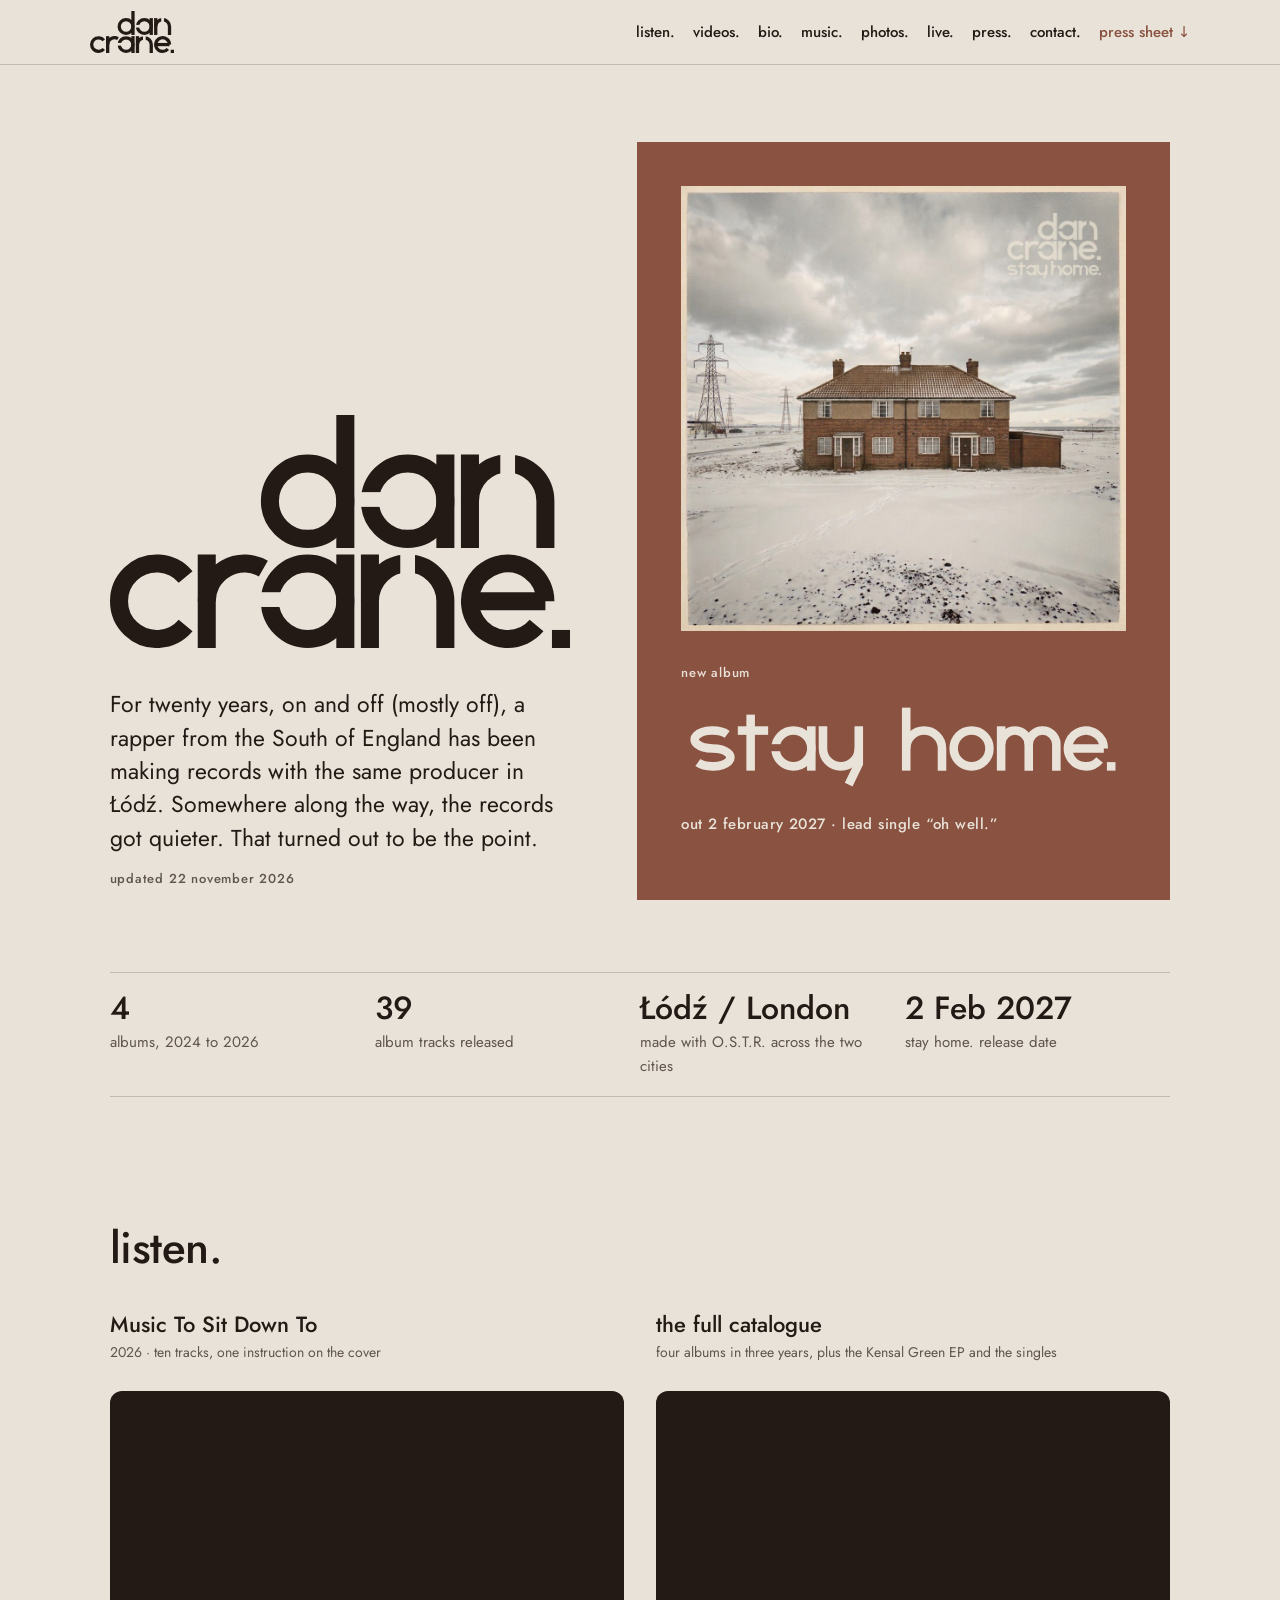
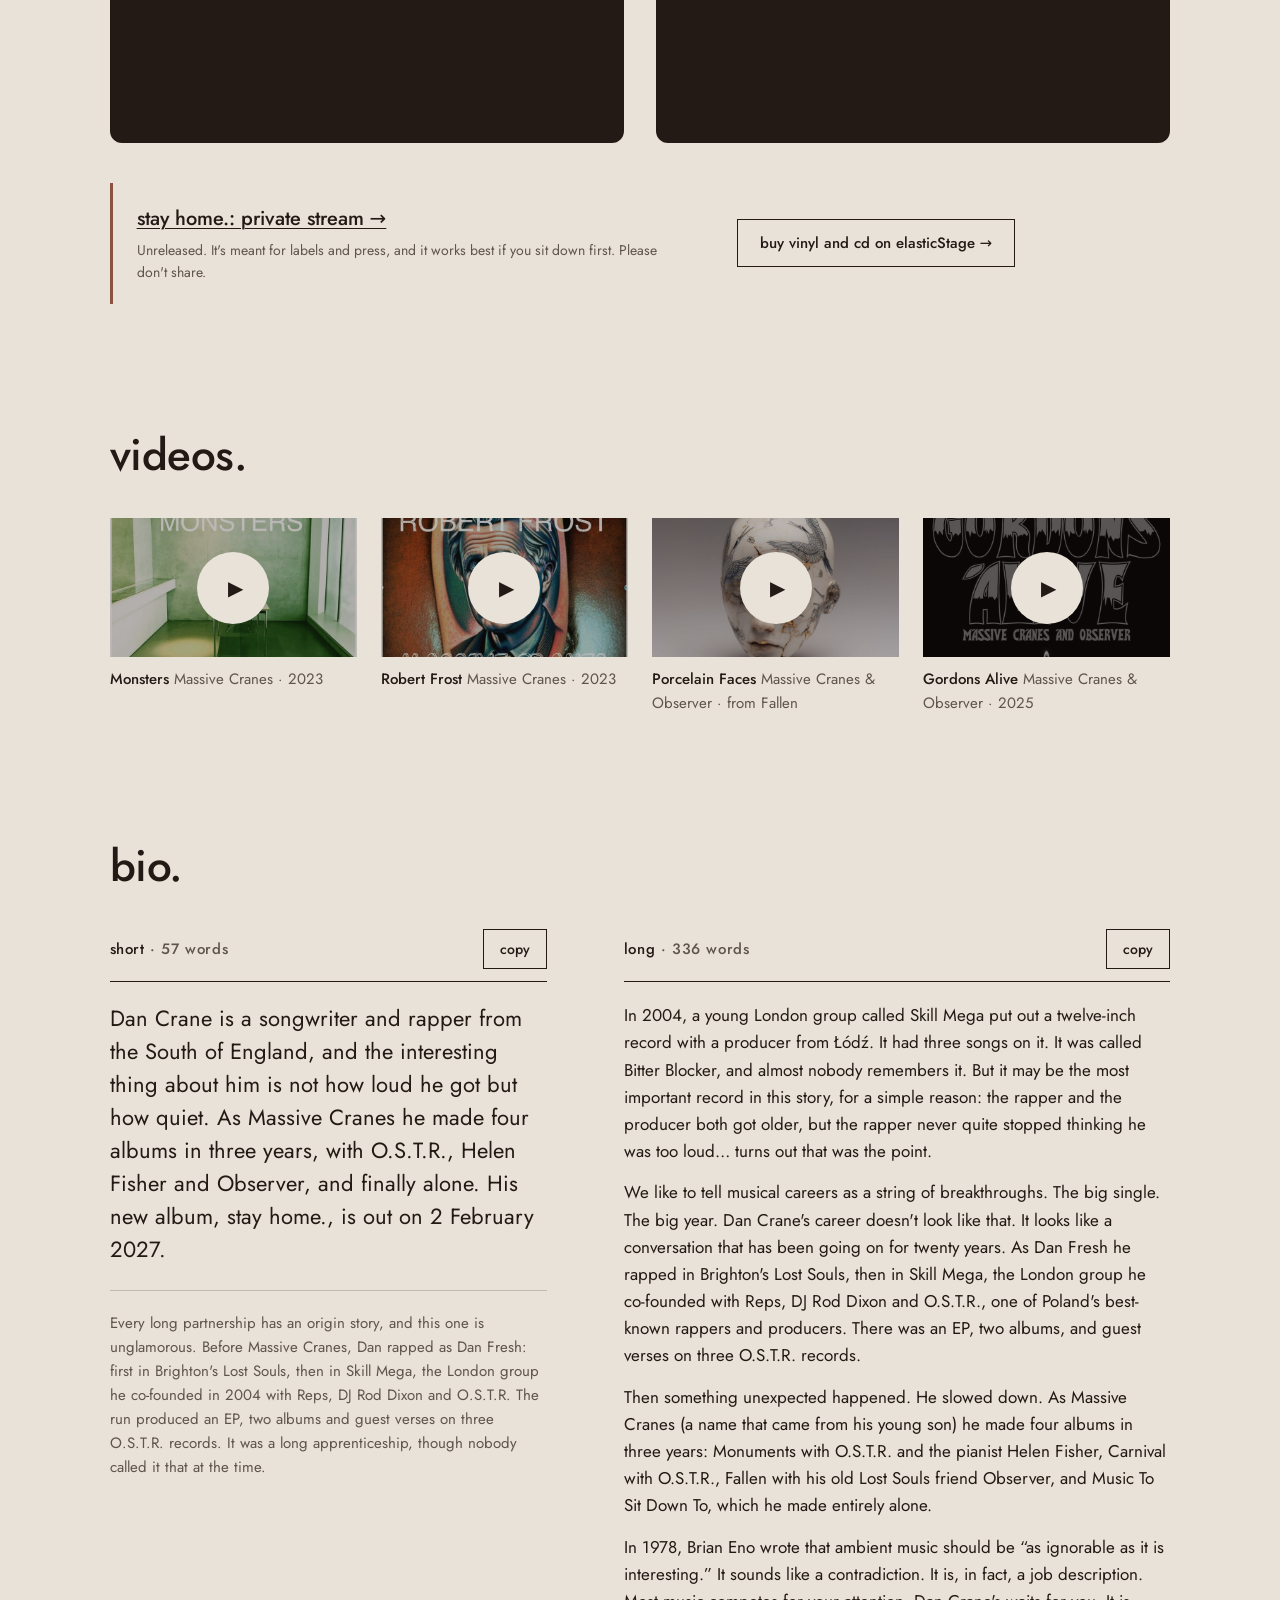
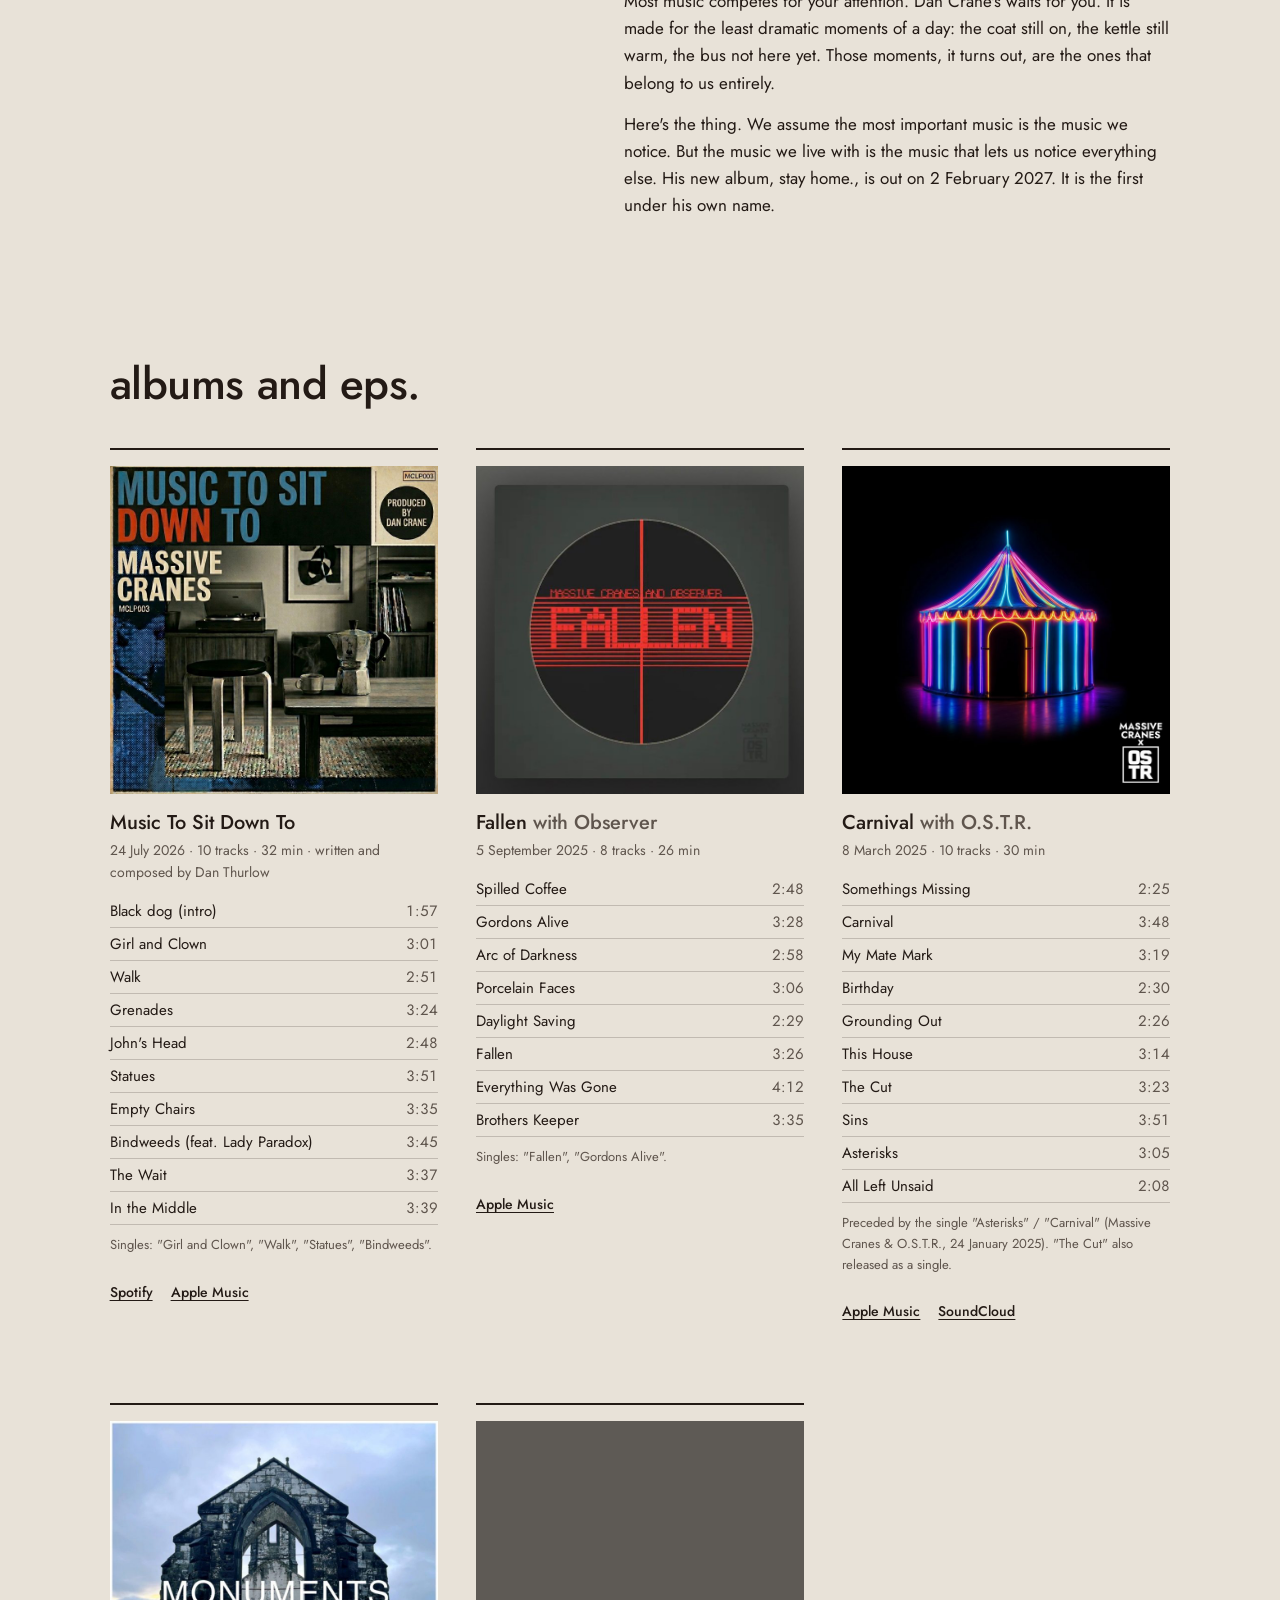
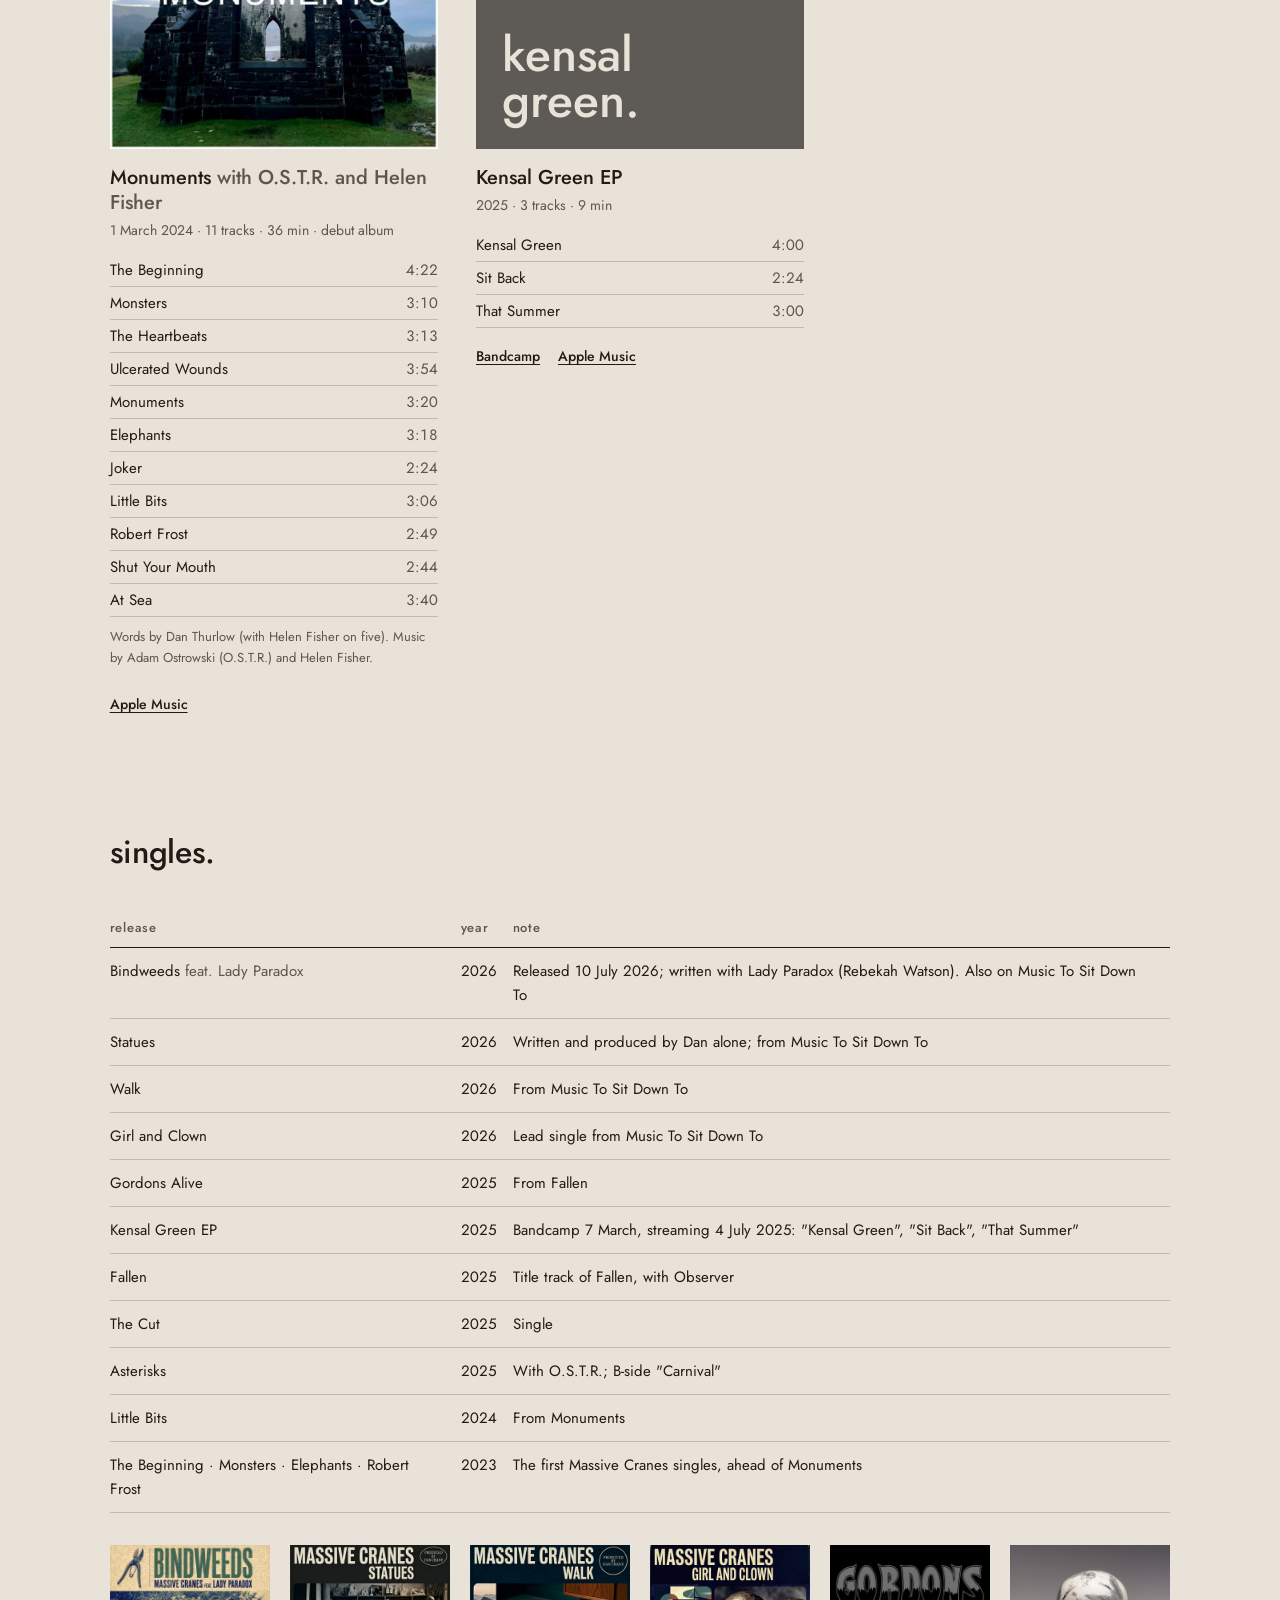
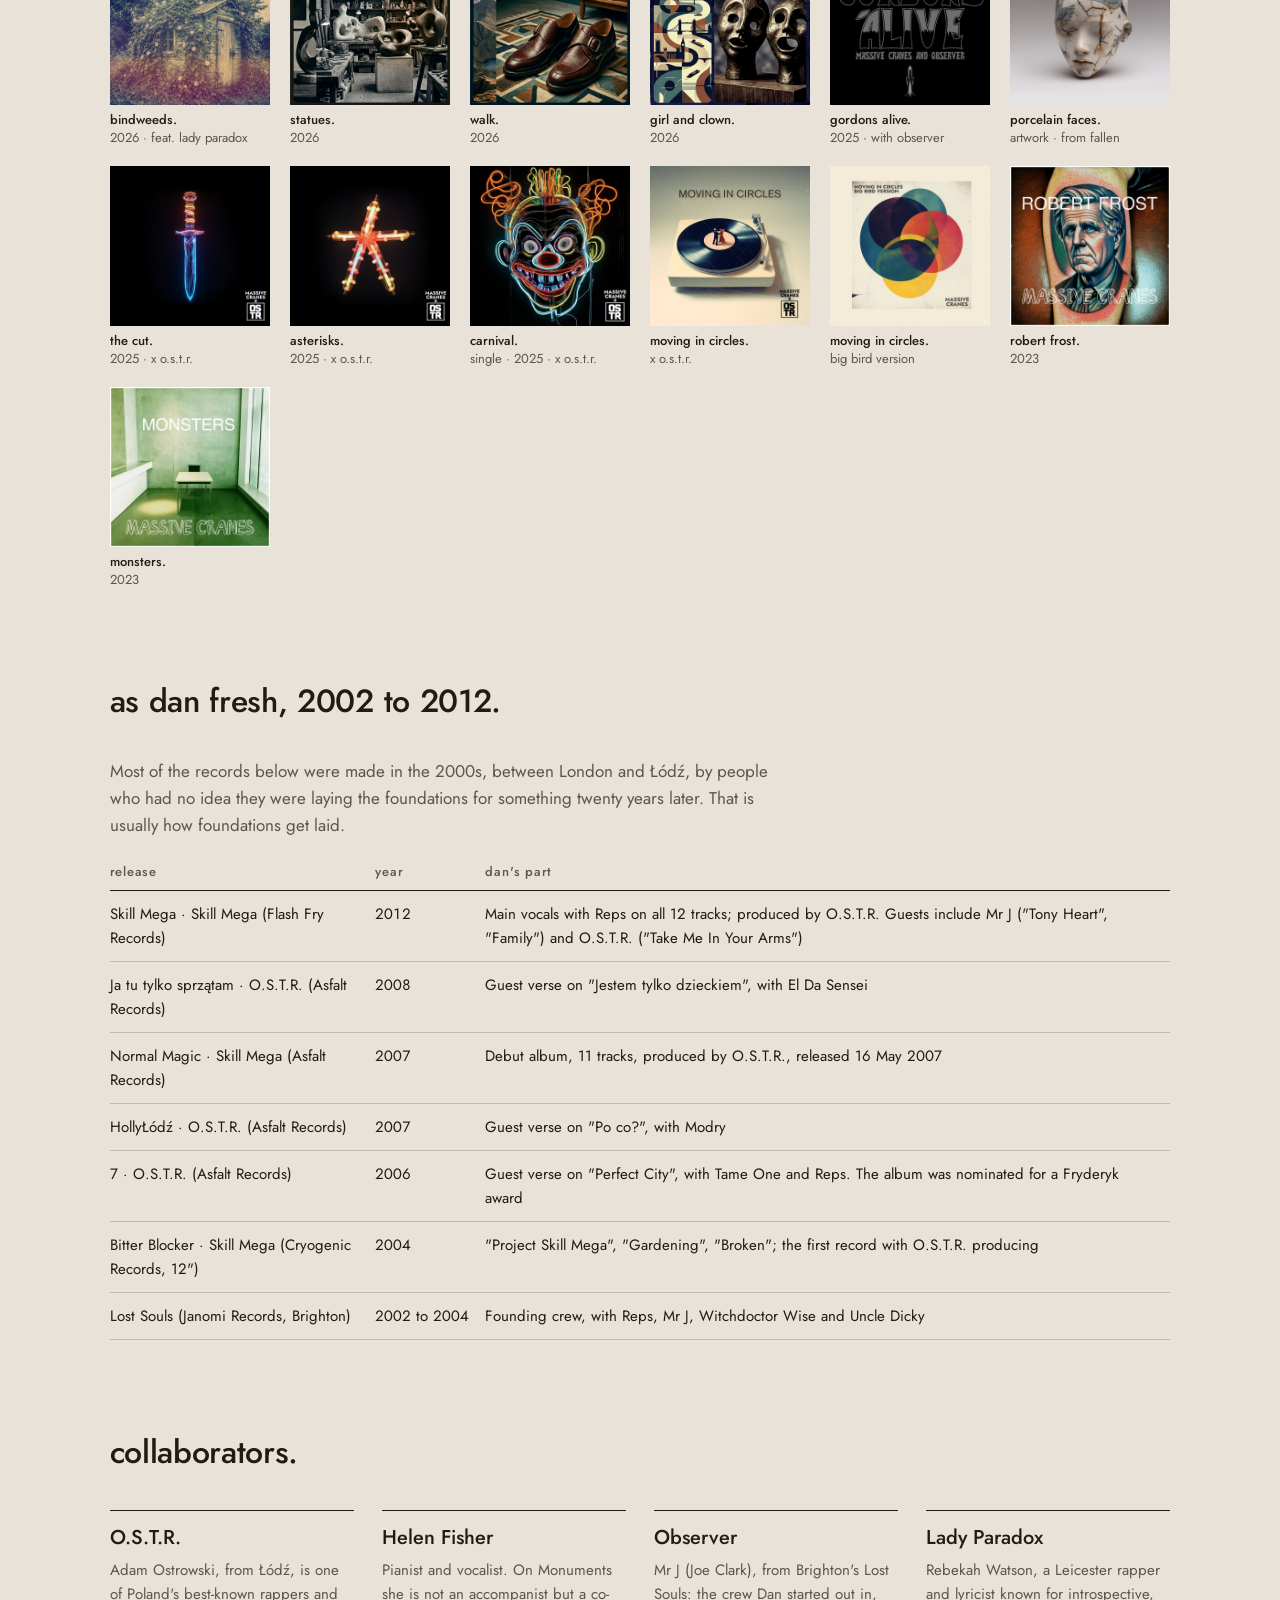
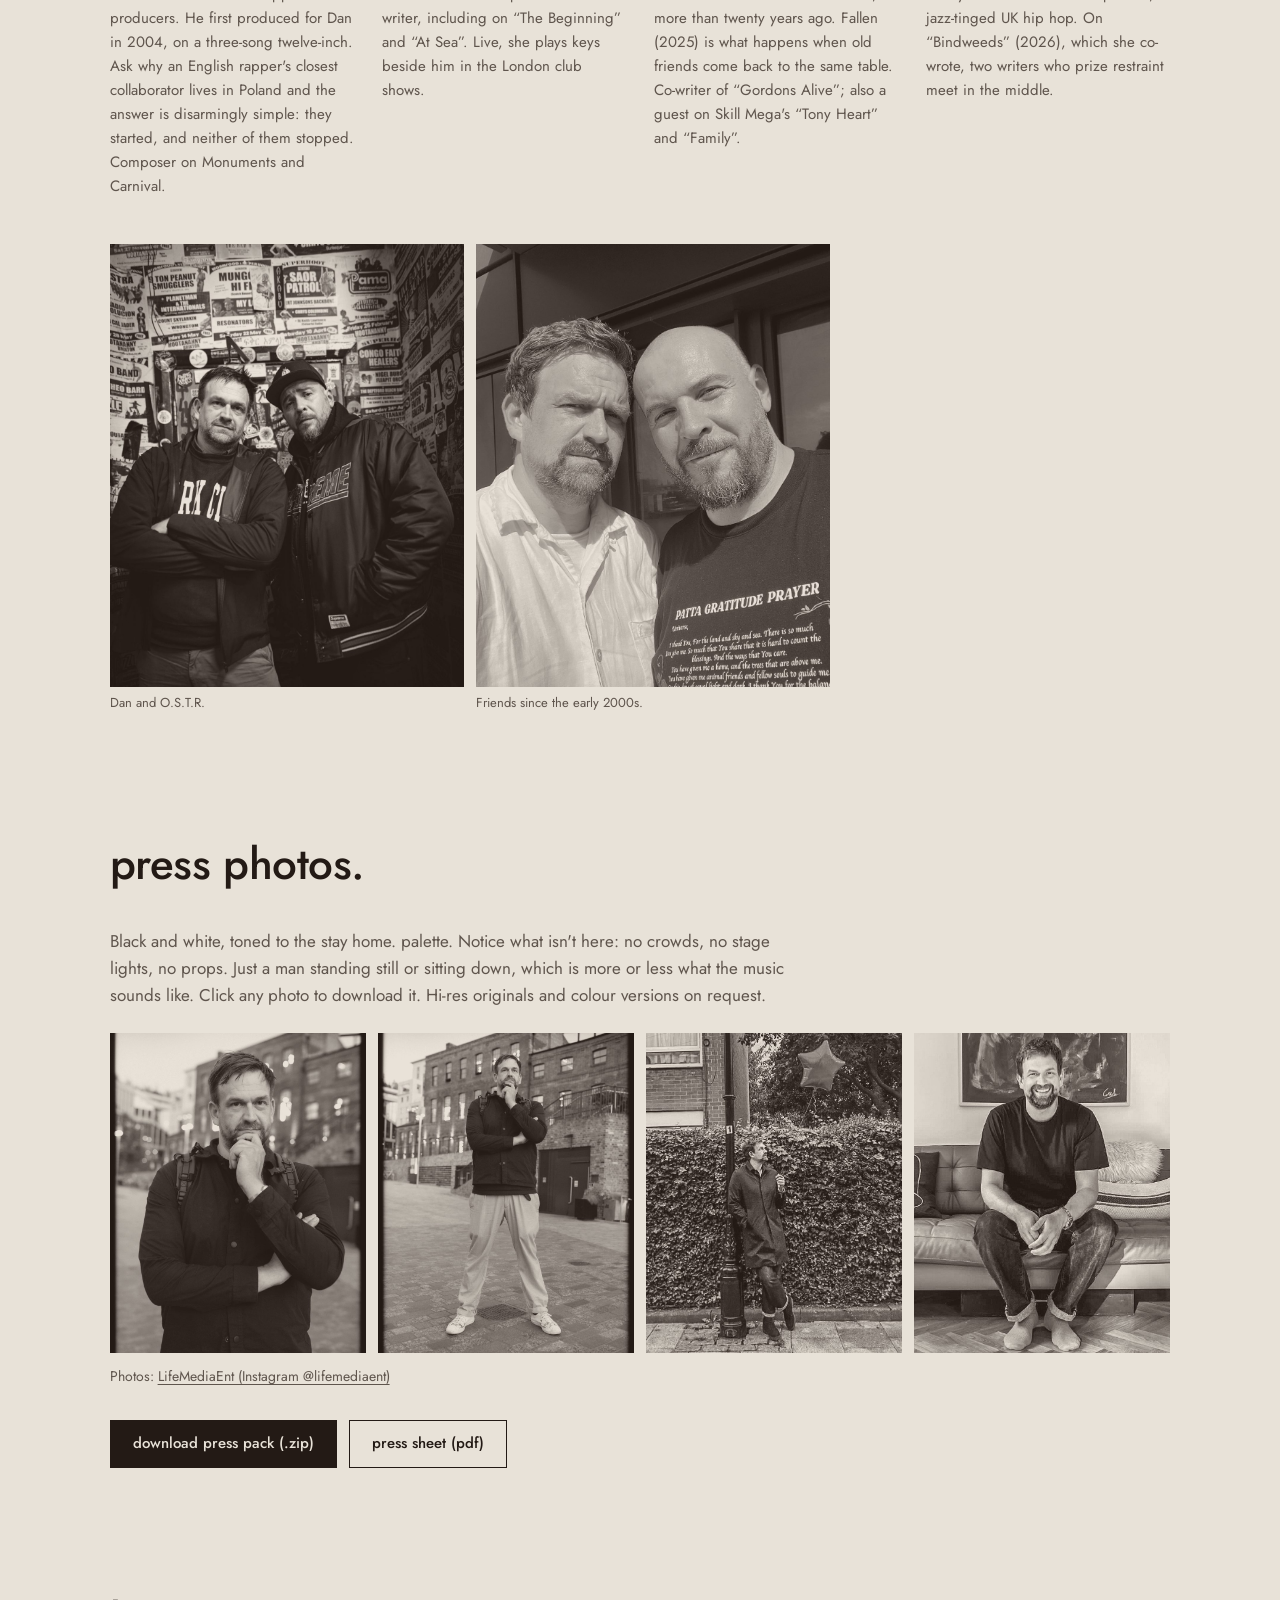
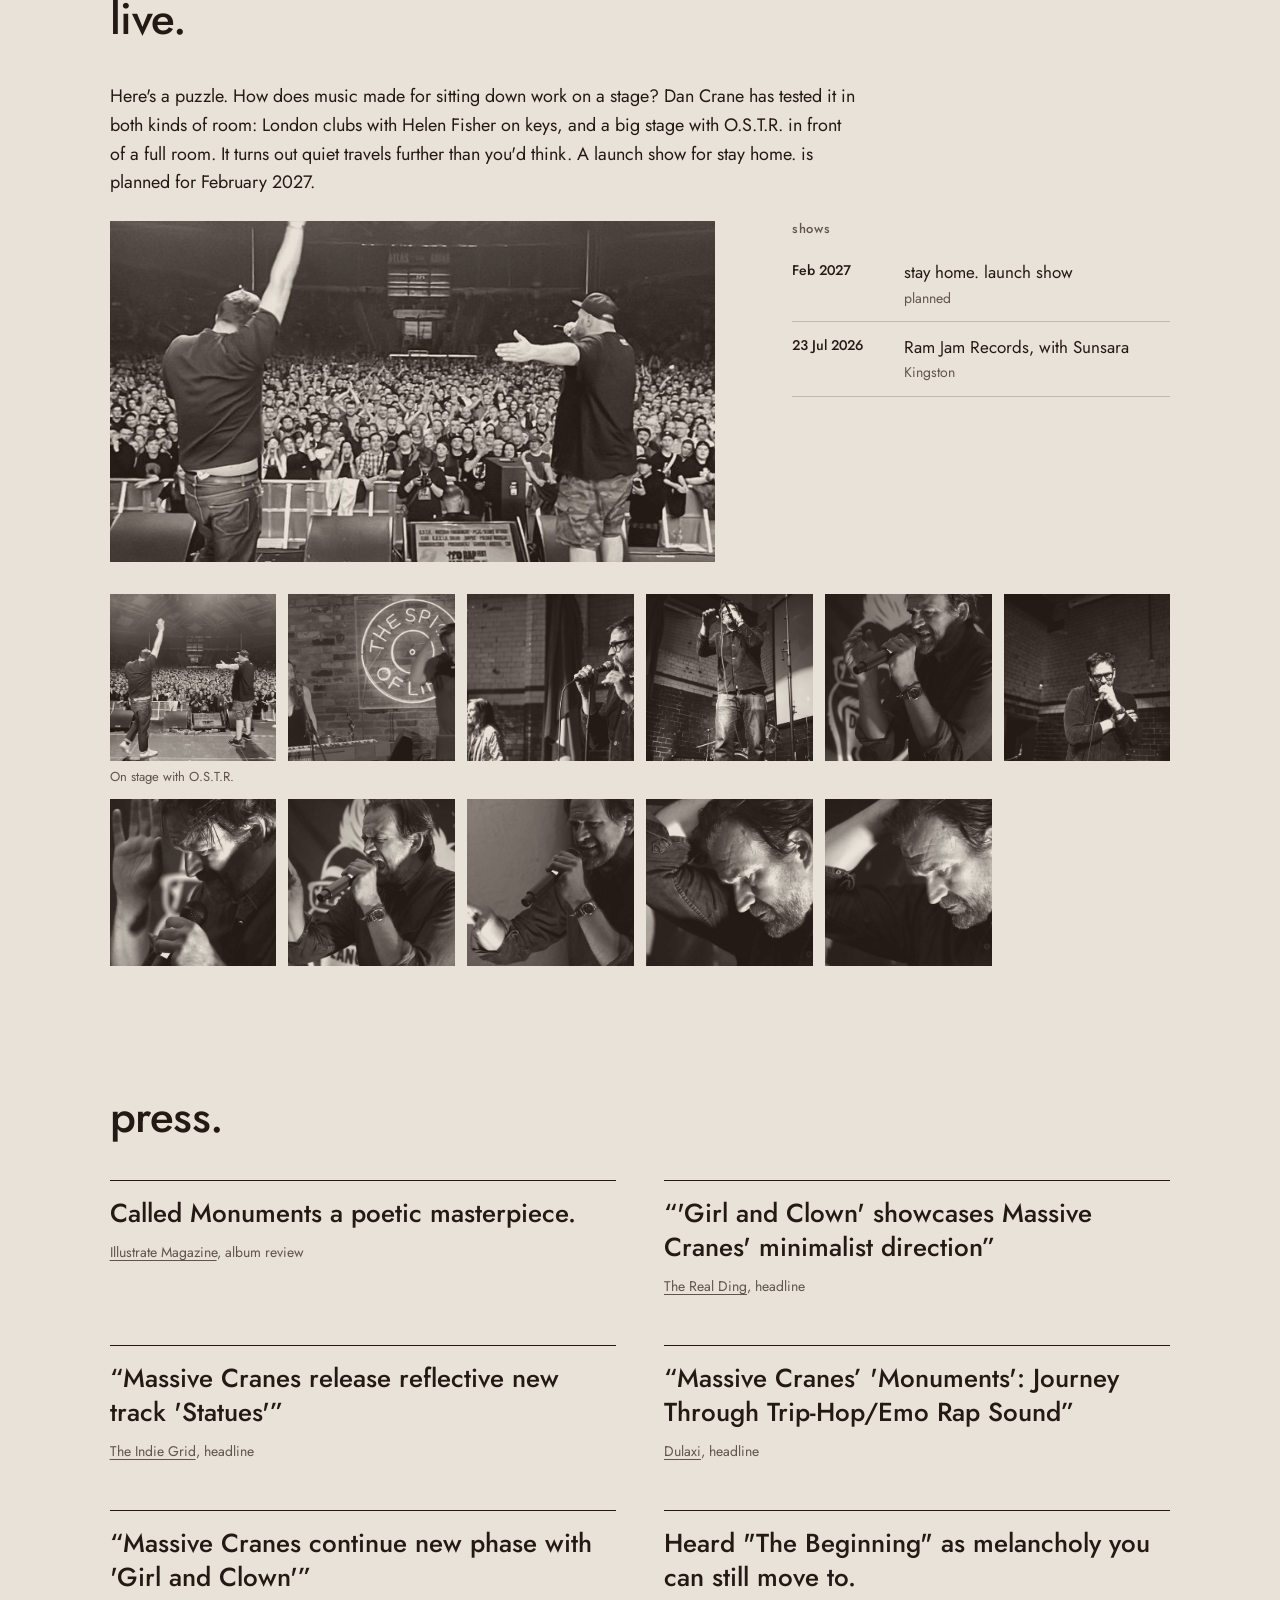
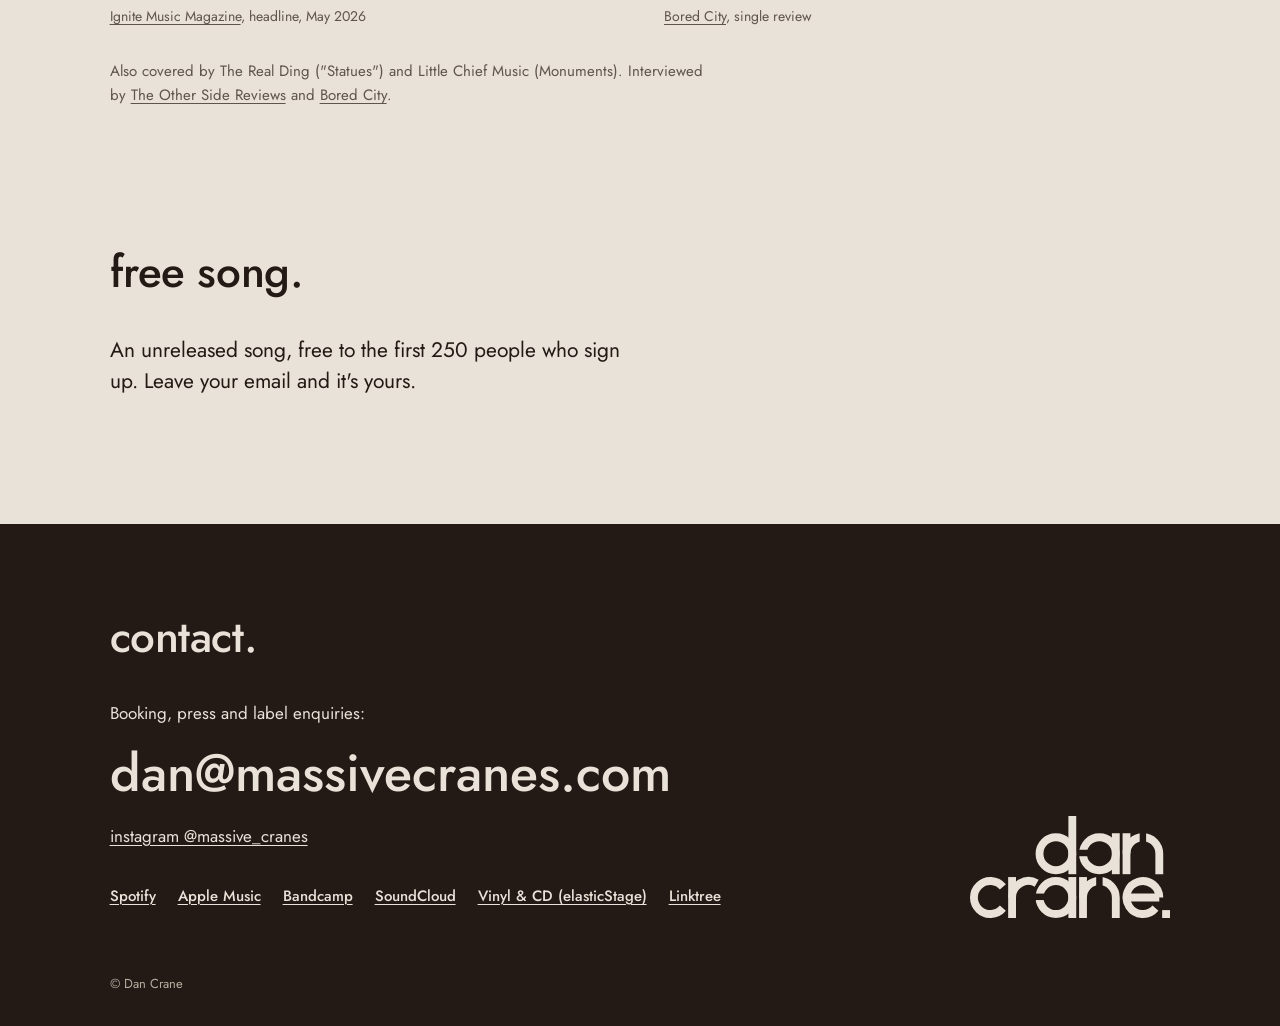
==== commit 3b65ca57: "Add free-song Kit sign-up above contact; Instagram giveaway images - New "free song." section with t" ====
--- a/index.html
+++ b/index.html
@@ -164,6 +164,15 @@
       <div class="quotes" id="quotes"></div>
       <p class="soft press__also" id="press-also"></p>
     </section>
+
+    <!-- FREE SONG: Kit sign-up form (text in content.js → giveaway) -->
+    <section class="section giveaway" id="free-song" aria-labelledby="free-song-h">
+      <h2 id="free-song-h" data-k="giveaway.title">free song.</h2>
+      <p class="giveaway__text" data-k="giveaway.text"></p>
+      <div class="giveaway__form">
+        <script async data-uid="76d1e82219" src="https://dan-crane.kit.com/76d1e82219/index.js"></script>
+      </div>
+    </section>
   </main>
 
   <!-- CONTACT -->
--- a/assets/css/style.css
+++ b/assets/css/style.css
@@ -201,6 +201,21 @@
 .draft { font-size: 11px; font-weight: 500; color: var(--brick); border: 1px solid var(--brick); padding: 3px 8px; }
 
 /* Contact */
+/* ── Free song: Kit sign-up form (data-uid 76d1e82219) ── */
+.giveaway__text { font-size: clamp(18px, 1.8vw, 21px); line-height: 1.45; max-width: 40ch; }
+.giveaway__form { max-width: 560px; margin-top: 24px; }
+.formkit-form[data-uid="76d1e82219"] { background: var(--brick) !important; color: var(--paper) !important; border: none !important; border-radius: 0 !important; box-shadow: none !important; font-family: var(--font) !important; max-width: 560px !important; }
+.formkit-form[data-uid="76d1e82219"] .formkit-background, .formkit-form[data-uid="76d1e82219"] .formkit-column { background: transparent !important; }
+.formkit-form[data-uid="76d1e82219"] .formkit-header, .formkit-form[data-uid="76d1e82219"] .formkit-header h1, .formkit-form[data-uid="76d1e82219"] .formkit-header h2,
+.formkit-form[data-uid="76d1e82219"] .formkit-subheader, .formkit-form[data-uid="76d1e82219"] .formkit-subheader p,
+.formkit-form[data-uid="76d1e82219"] .formkit-guarantee, .formkit-form[data-uid="76d1e82219"] .formkit-guarantee p, .formkit-form[data-uid="76d1e82219"] .formkit-disclaimer { color: var(--paper) !important; font-family: var(--font) !important; }
+.formkit-form[data-uid="76d1e82219"] .formkit-input { background: var(--paper) !important; color: var(--ink) !important; border: 1px solid var(--paper) !important; border-radius: 0 !important; font-family: var(--font) !important; font-size: 16px !important; }
+.formkit-form[data-uid="76d1e82219"] .formkit-input::placeholder { color: var(--muted) !important; opacity: 1 !important; }
+.formkit-form[data-uid="76d1e82219"] .formkit-input:focus { outline: 2px solid var(--ink) !important; outline-offset: 2px !important; }
+.formkit-form[data-uid="76d1e82219"] .formkit-submit { background: var(--ink) !important; color: var(--paper) !important; border-radius: 0 !important; font-family: var(--font) !important; font-weight: 500 !important; }
+.formkit-form[data-uid="76d1e82219"] .formkit-submit > span { background: transparent !important; color: var(--paper) !important; }
+.formkit-form[data-uid="76d1e82219"] .formkit-submit:hover > span { background: rgba(232, 226, 216, .12) !important; }
+
 .contact { background: var(--ink); color: var(--paper); margin-top: var(--gap); padding: clamp(48px, 7vw, 96px) var(--gutter) 32px; }
 .contact__inner { max-width: calc(var(--max) - 2 * var(--gutter)); margin: 0 auto; display: flex; justify-content: space-between; align-items: end; gap: 32px; flex-wrap: wrap; }
 .contact a:hover { color: #d39a83; }
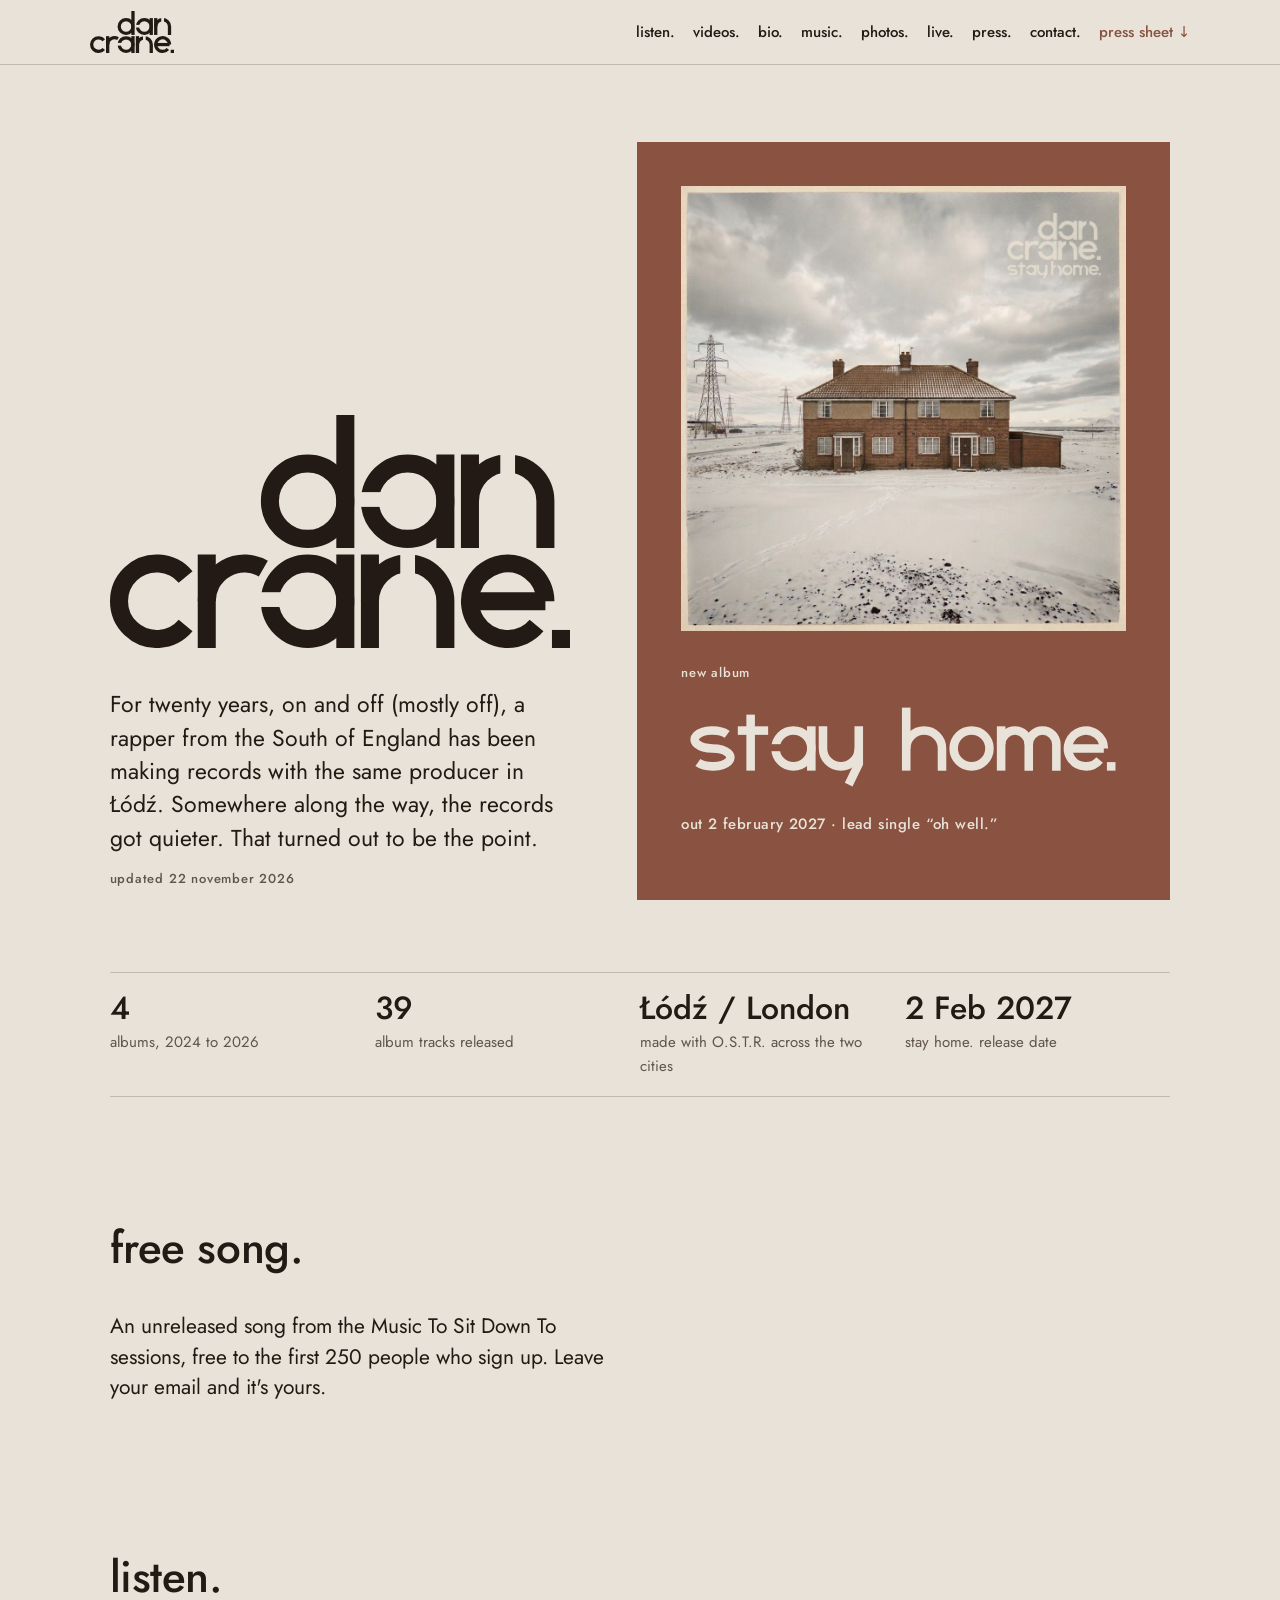
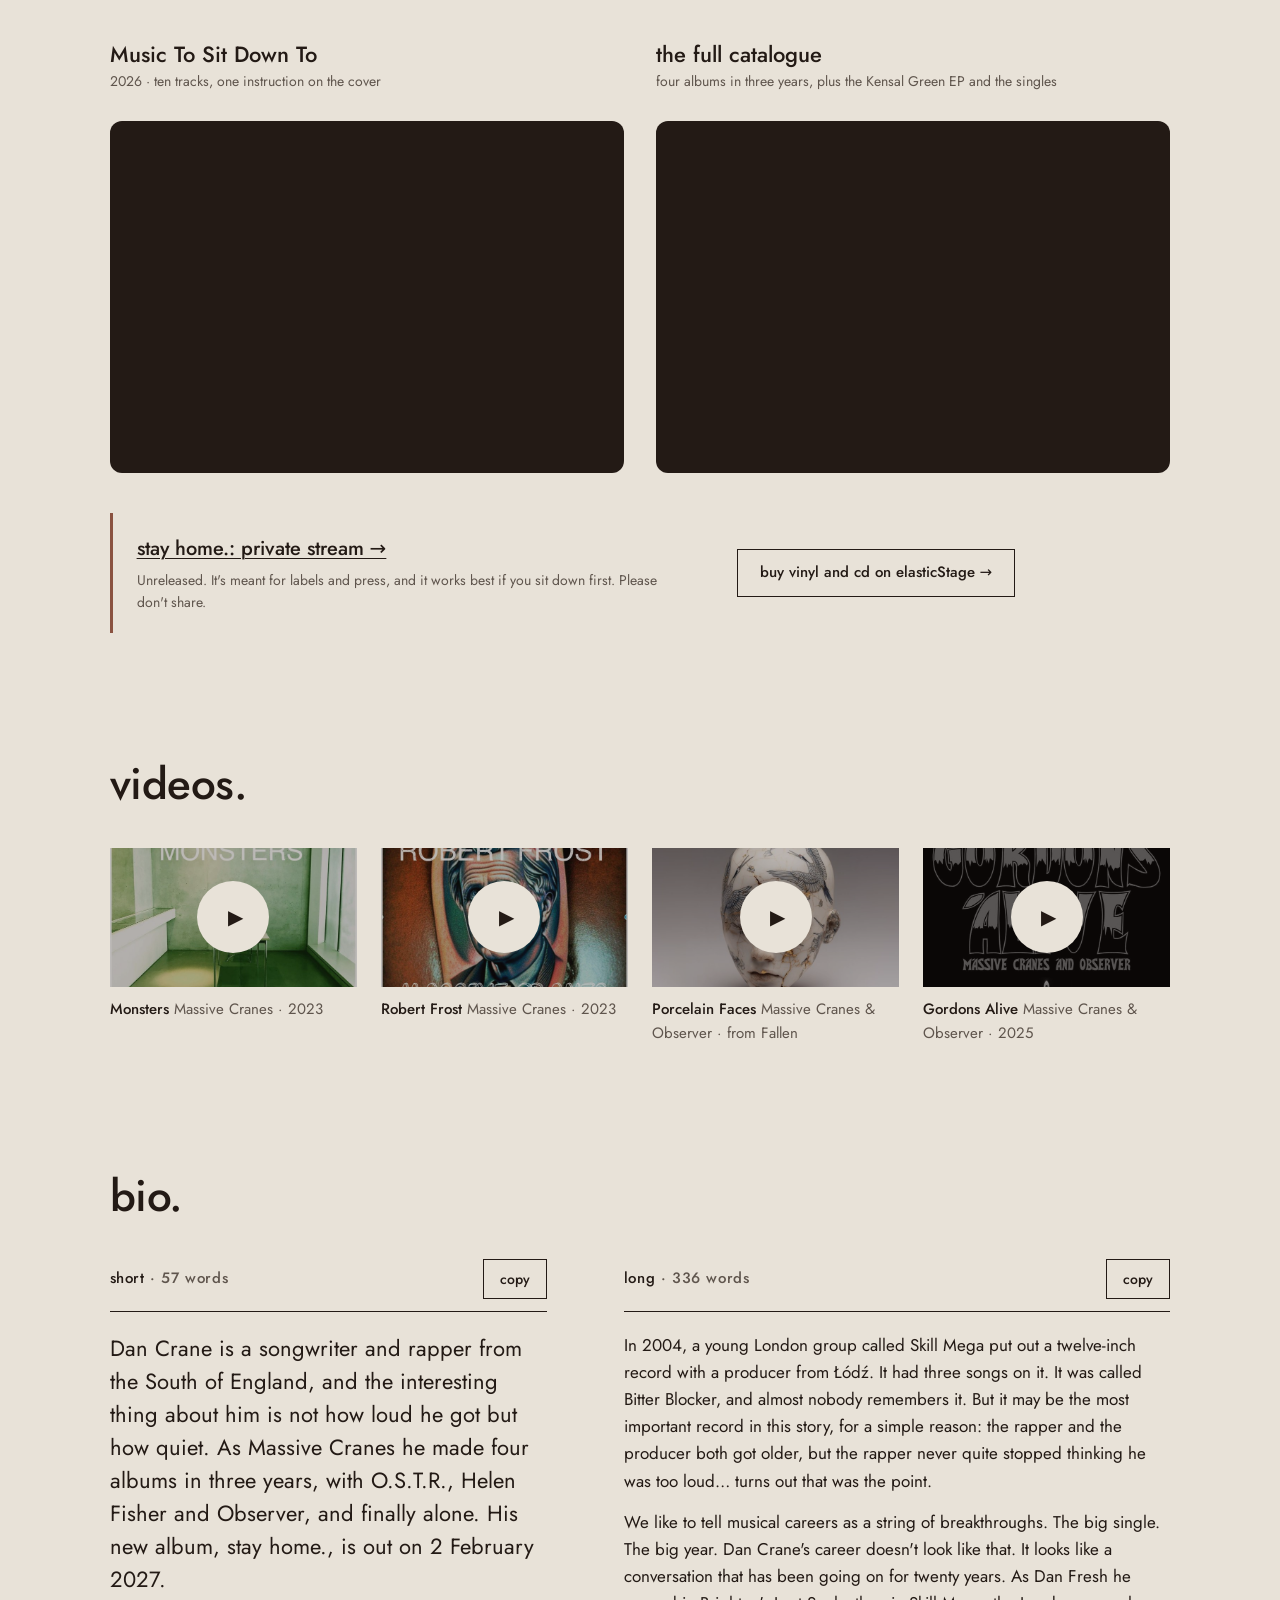
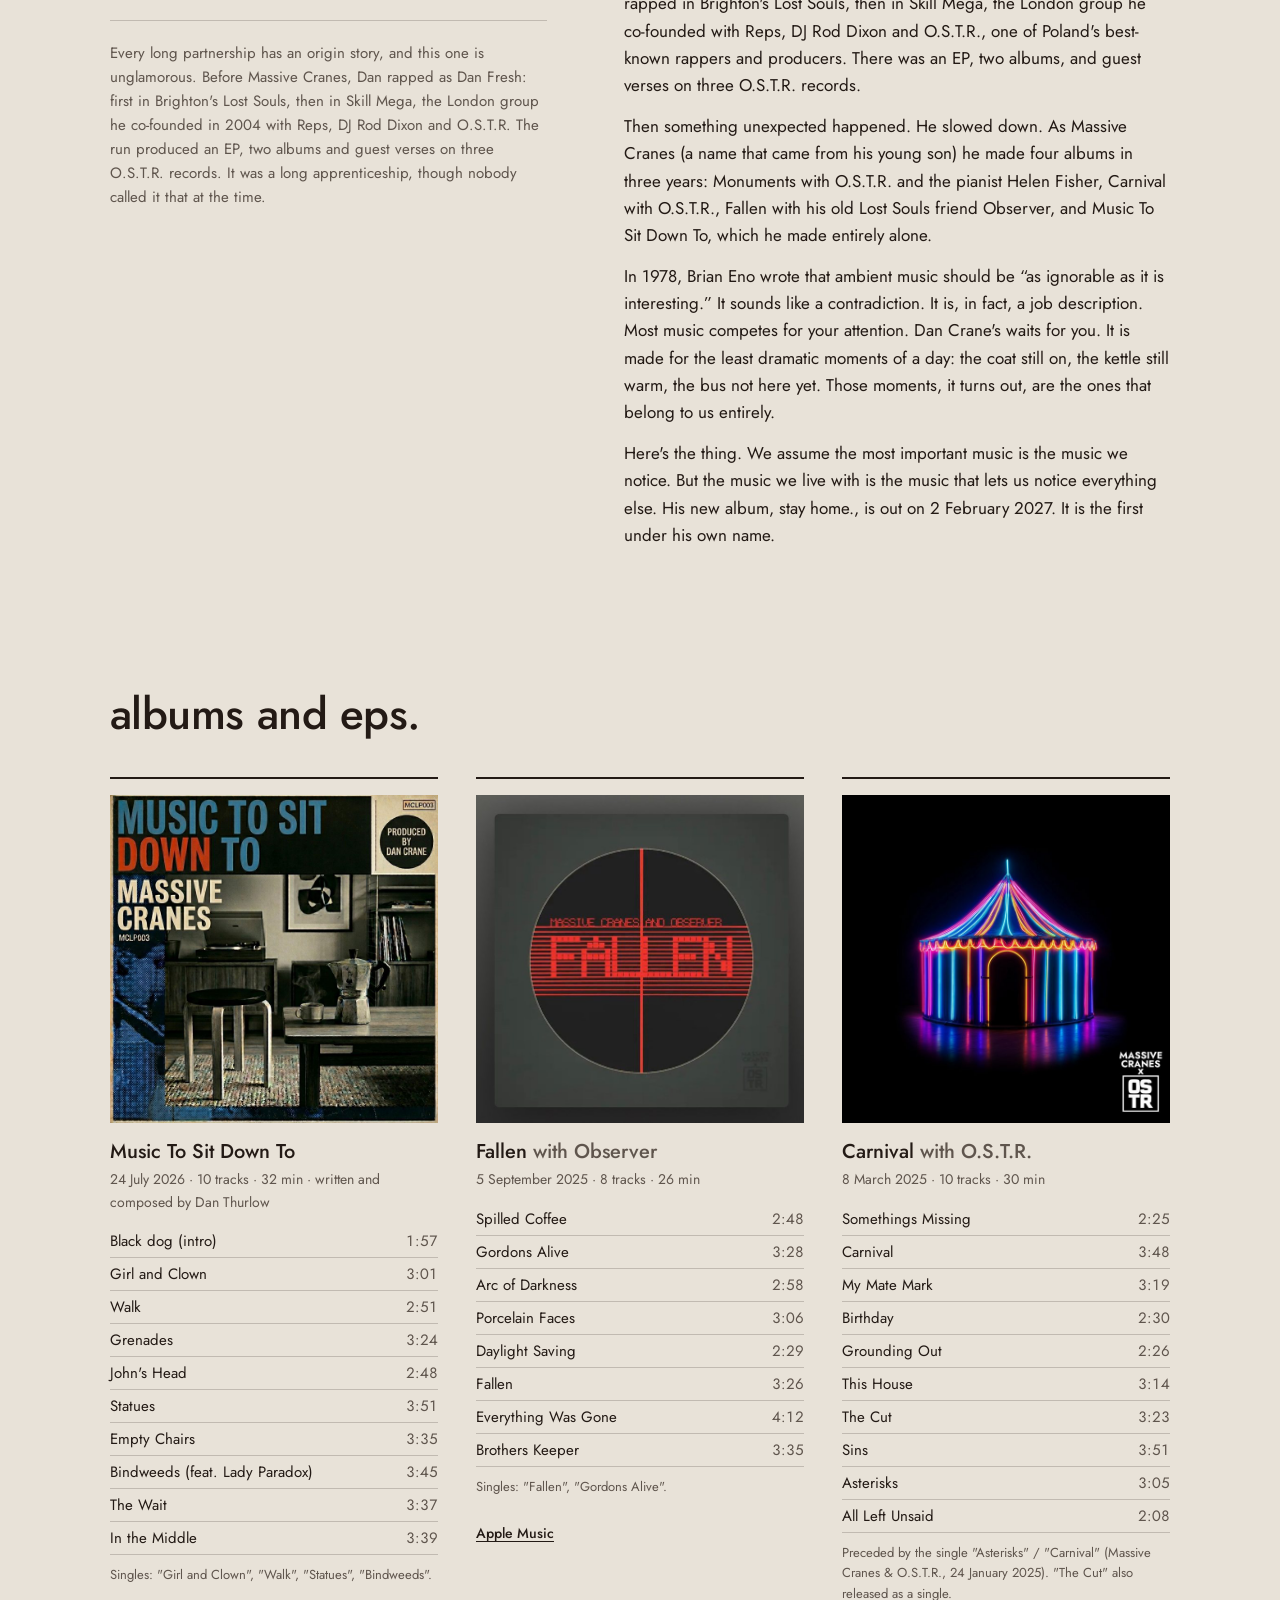
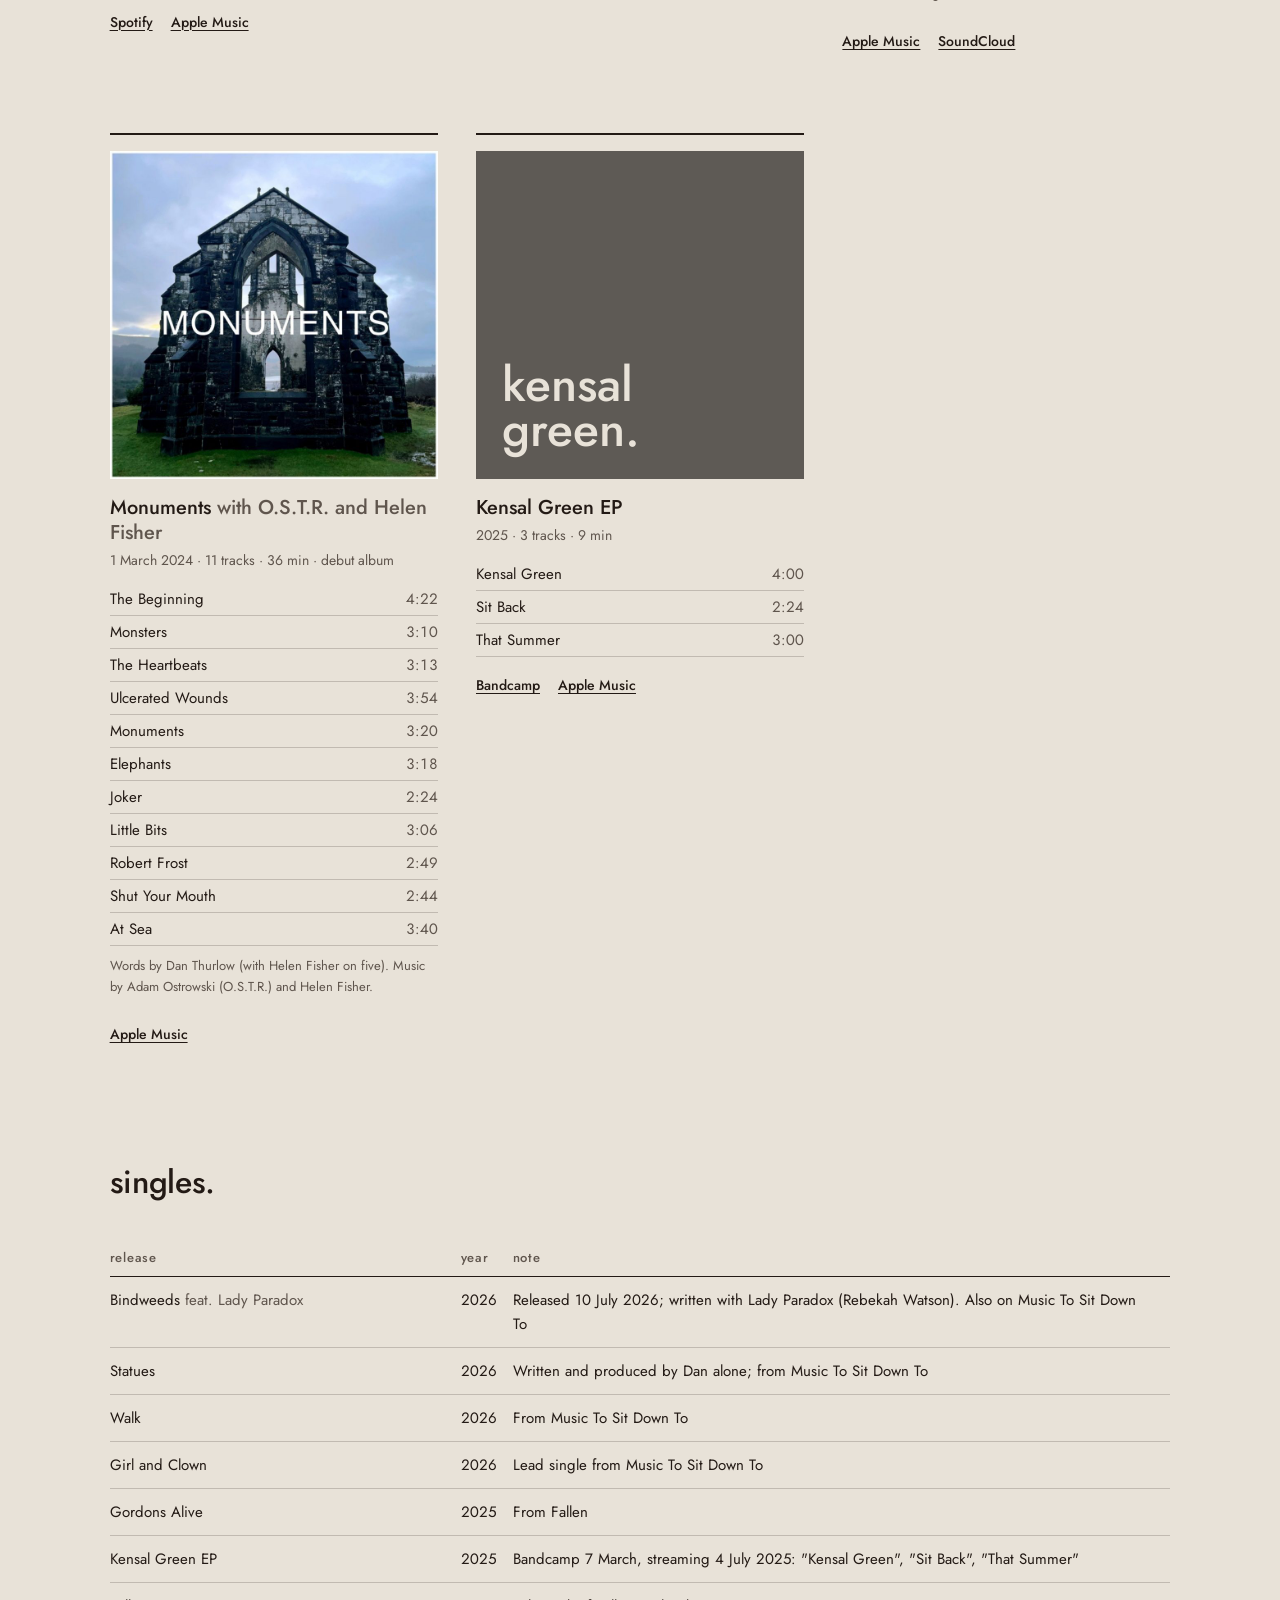
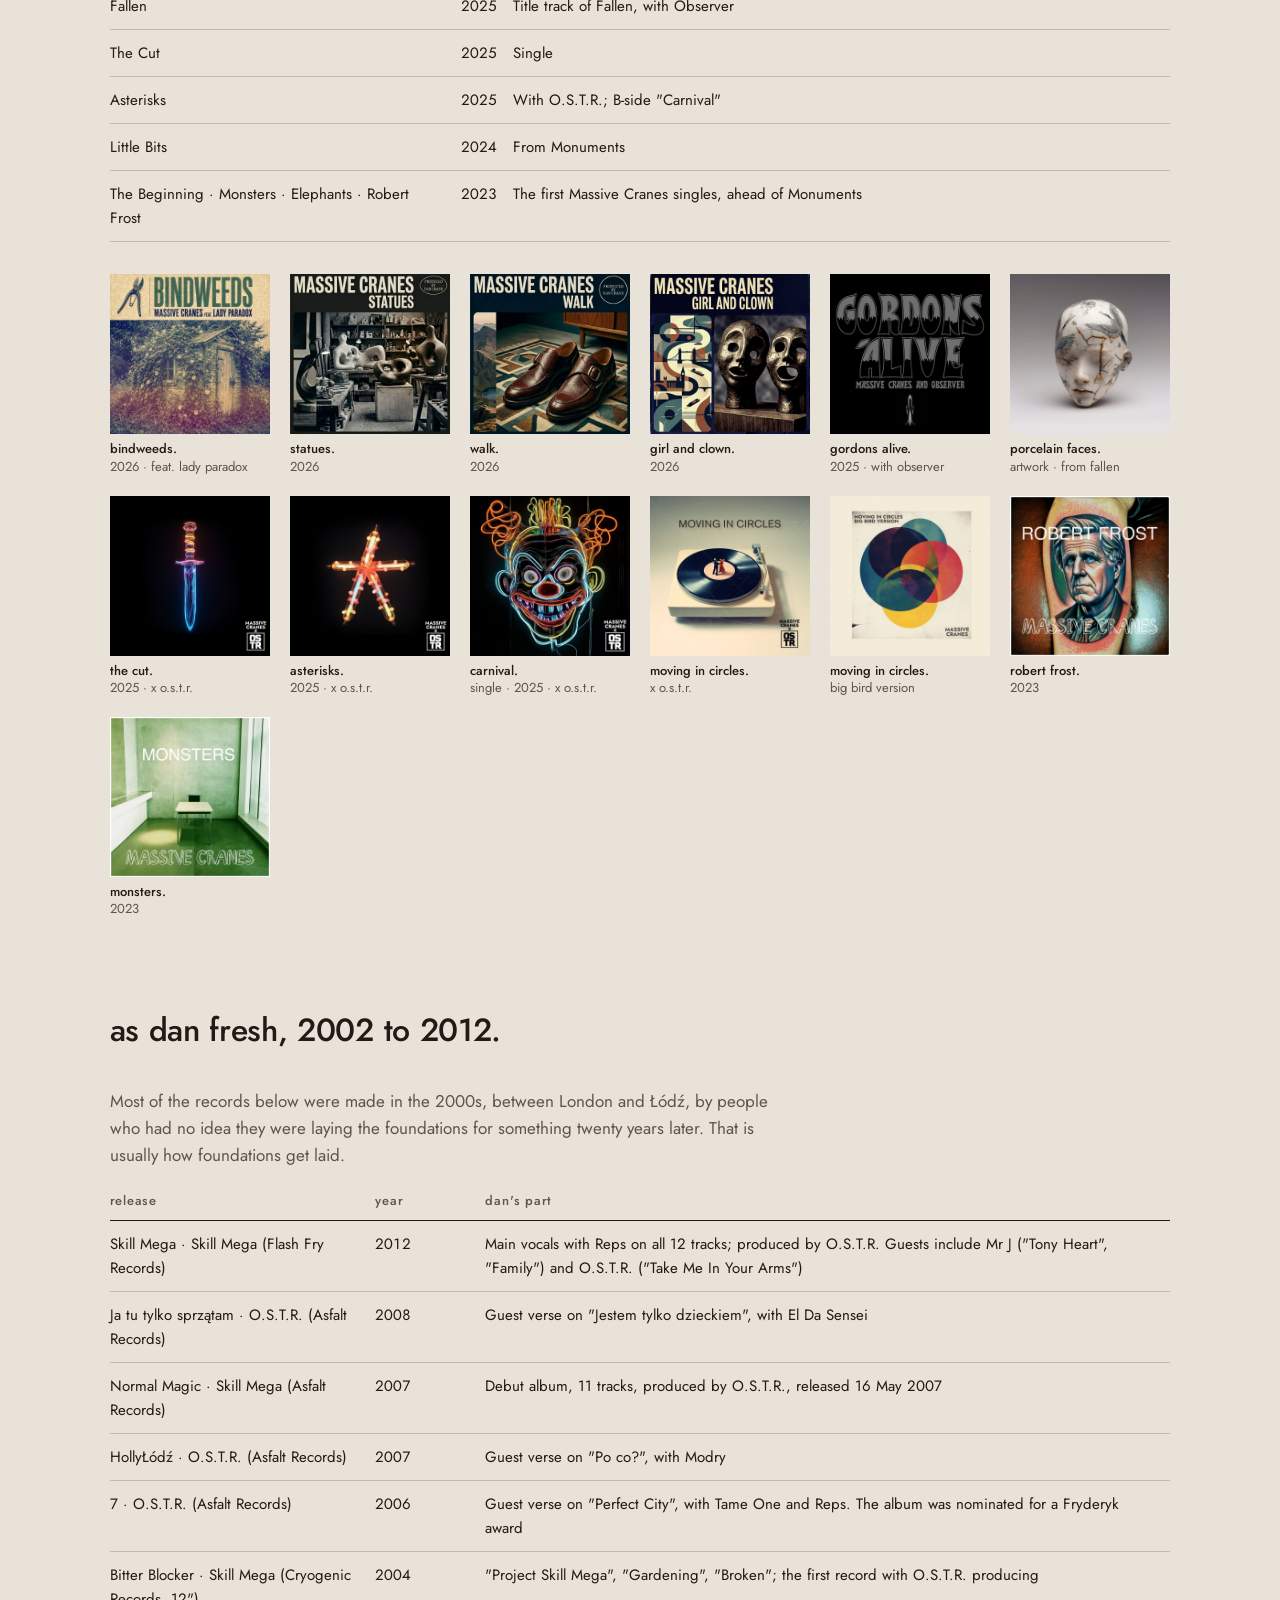
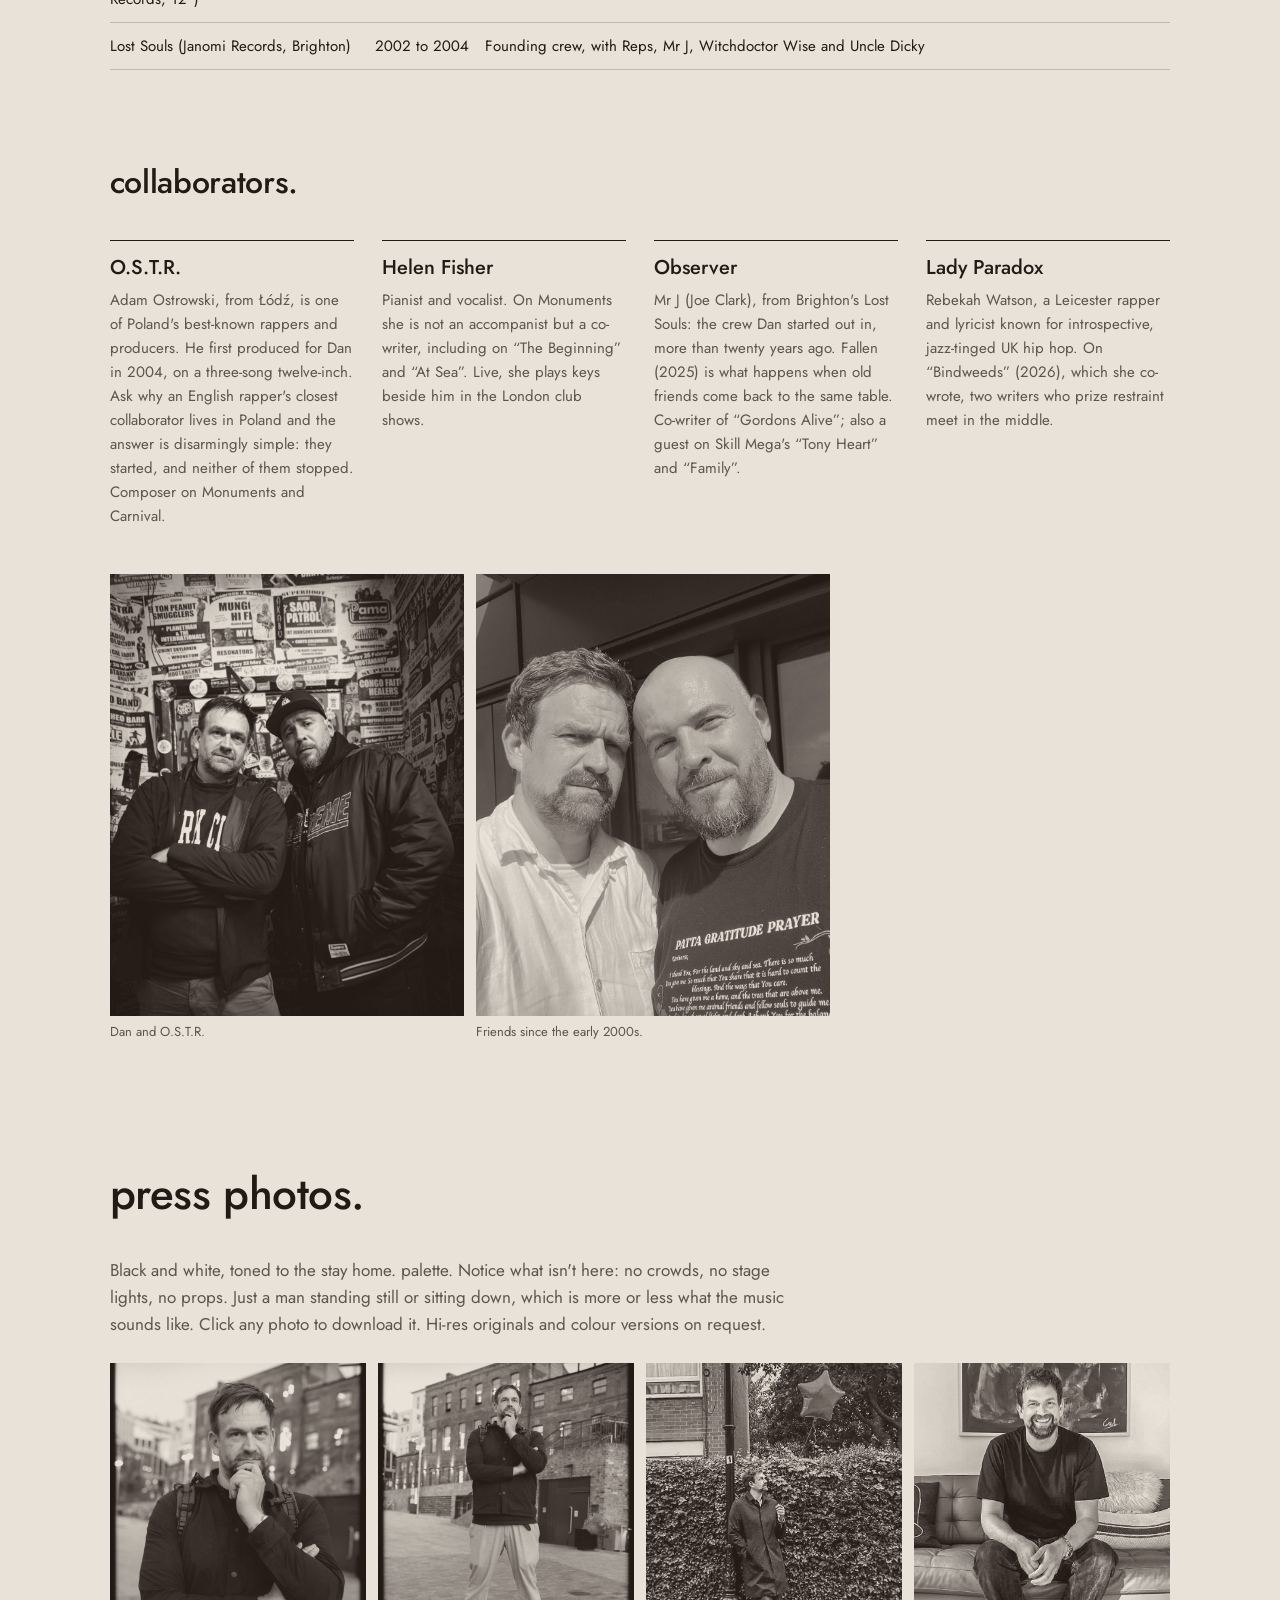
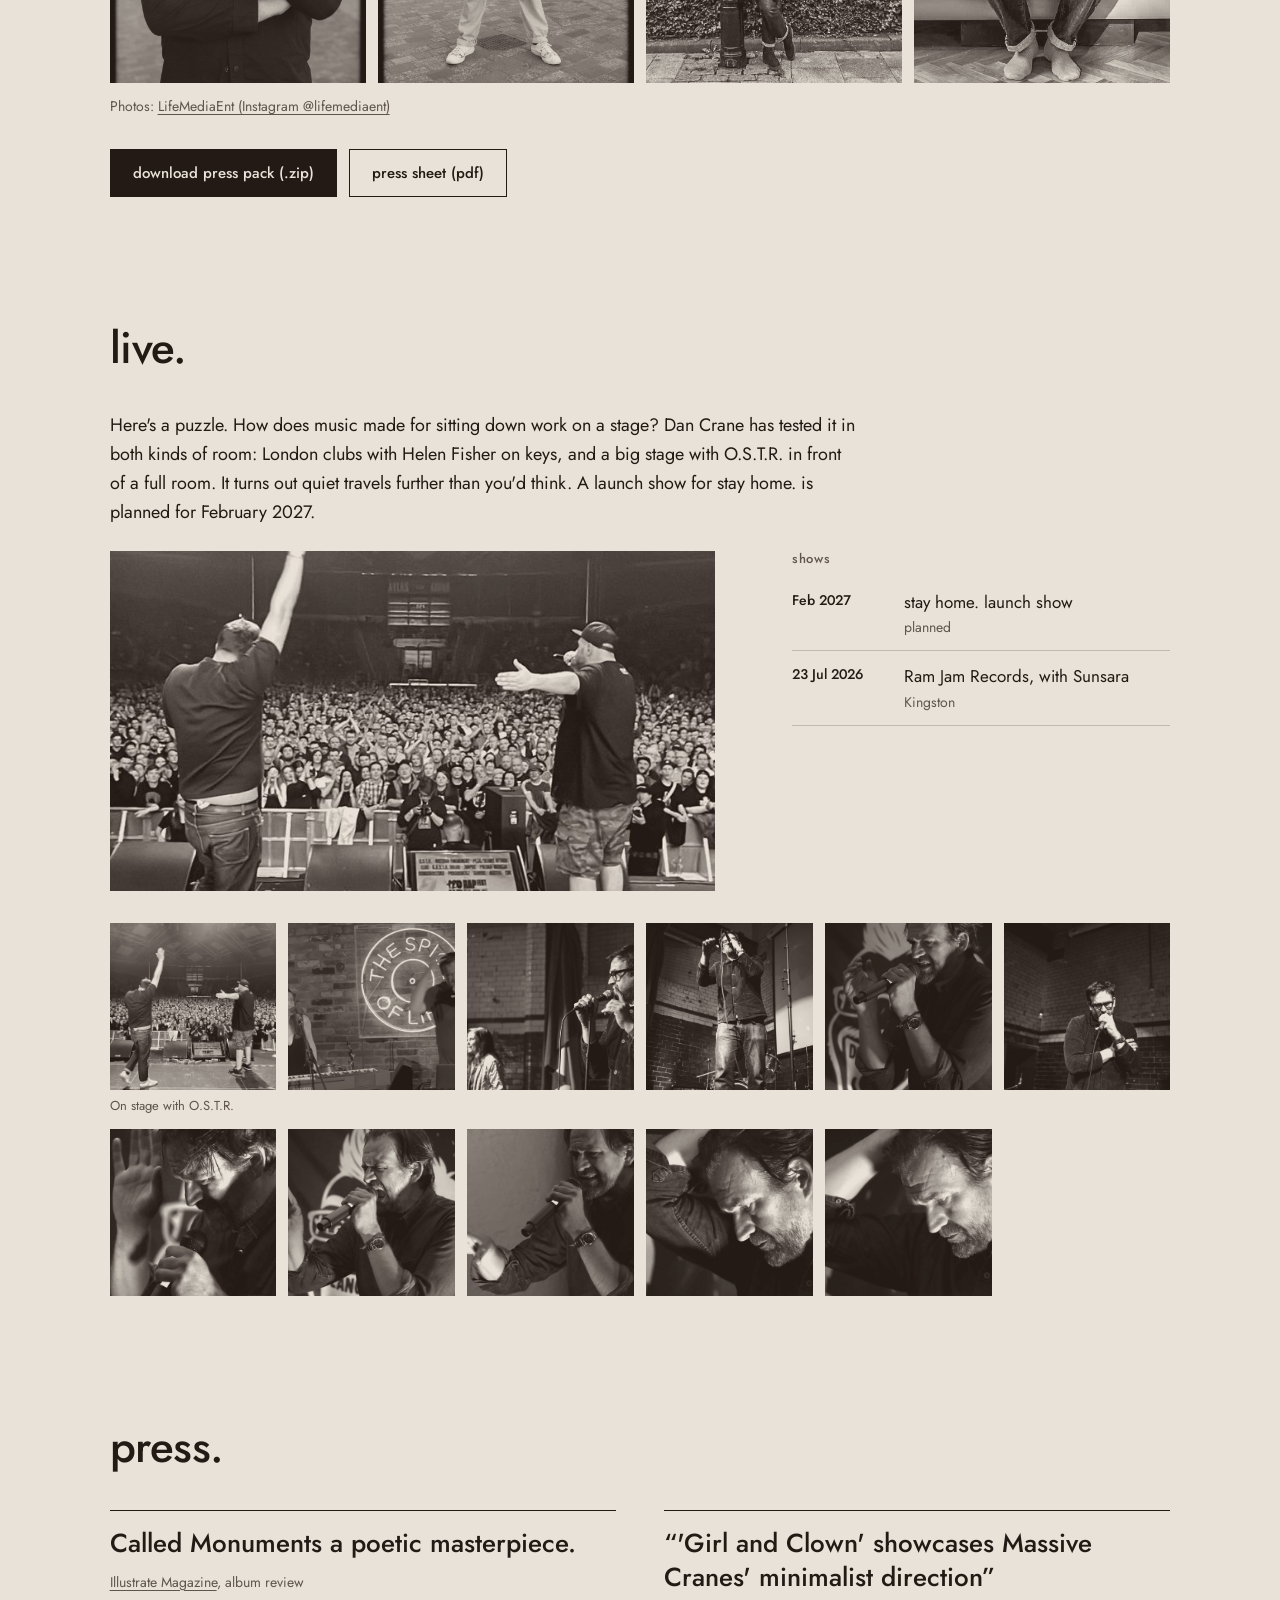
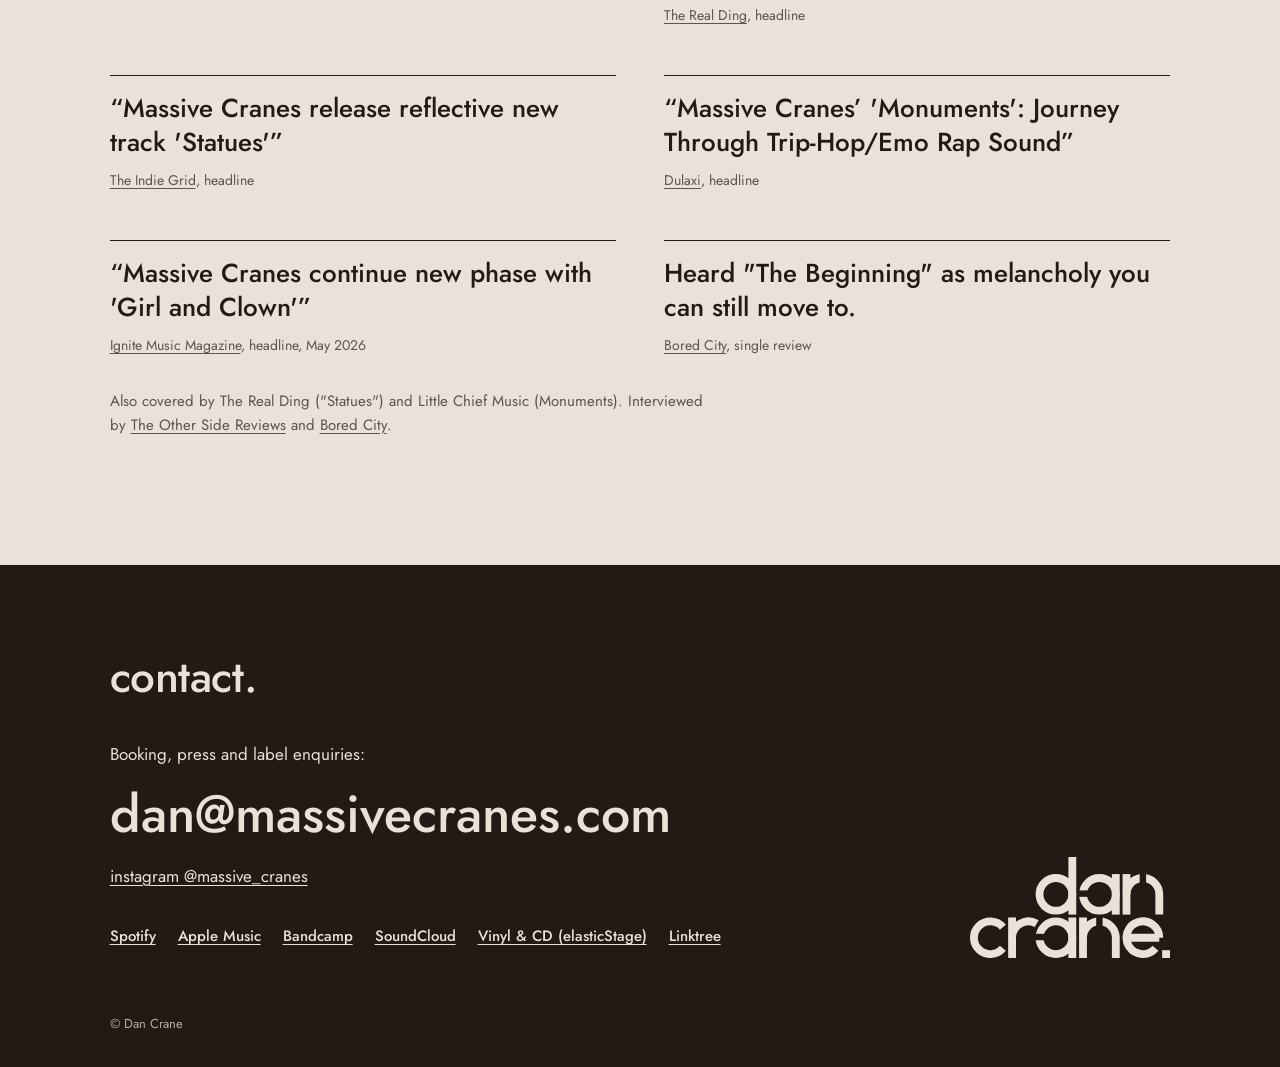
==== commit 9a2bdae7: "Move the free-song sign-up to the top, under the hero and facts Co-Authored-By: Claude Opus 5.5 <nor" ====
--- a/index.html
+++ b/index.html
@@ -72,6 +72,15 @@
     </section>
 
     <section class="facts" aria-label="At a glance"><dl id="facts"></dl></section>
+
+    <!-- FREE SONG: Kit sign-up form (text in content.js → giveaway) -->
+    <section class="section giveaway" id="free-song" aria-labelledby="free-song-h">
+      <h2 id="free-song-h" data-k="giveaway.title">free song.</h2>
+      <p class="giveaway__text" data-k="giveaway.text"></p>
+      <div class="giveaway__form">
+        <script async data-uid="76d1e82219" src="https://dan-crane.kit.com/76d1e82219/index.js"></script>
+      </div>
+    </section>
 
     <!-- LISTEN -->
     <section class="section" id="listen" aria-labelledby="listen-h">
@@ -164,15 +173,6 @@
       <div class="quotes" id="quotes"></div>
       <p class="soft press__also" id="press-also"></p>
     </section>
-
-    <!-- FREE SONG: Kit sign-up form (text in content.js → giveaway) -->
-    <section class="section giveaway" id="free-song" aria-labelledby="free-song-h">
-      <h2 id="free-song-h" data-k="giveaway.title">free song.</h2>
-      <p class="giveaway__text" data-k="giveaway.text"></p>
-      <div class="giveaway__form">
-        <script async data-uid="76d1e82219" src="https://dan-crane.kit.com/76d1e82219/index.js"></script>
-      </div>
-    </section>
   </main>
 
   <!-- CONTACT -->
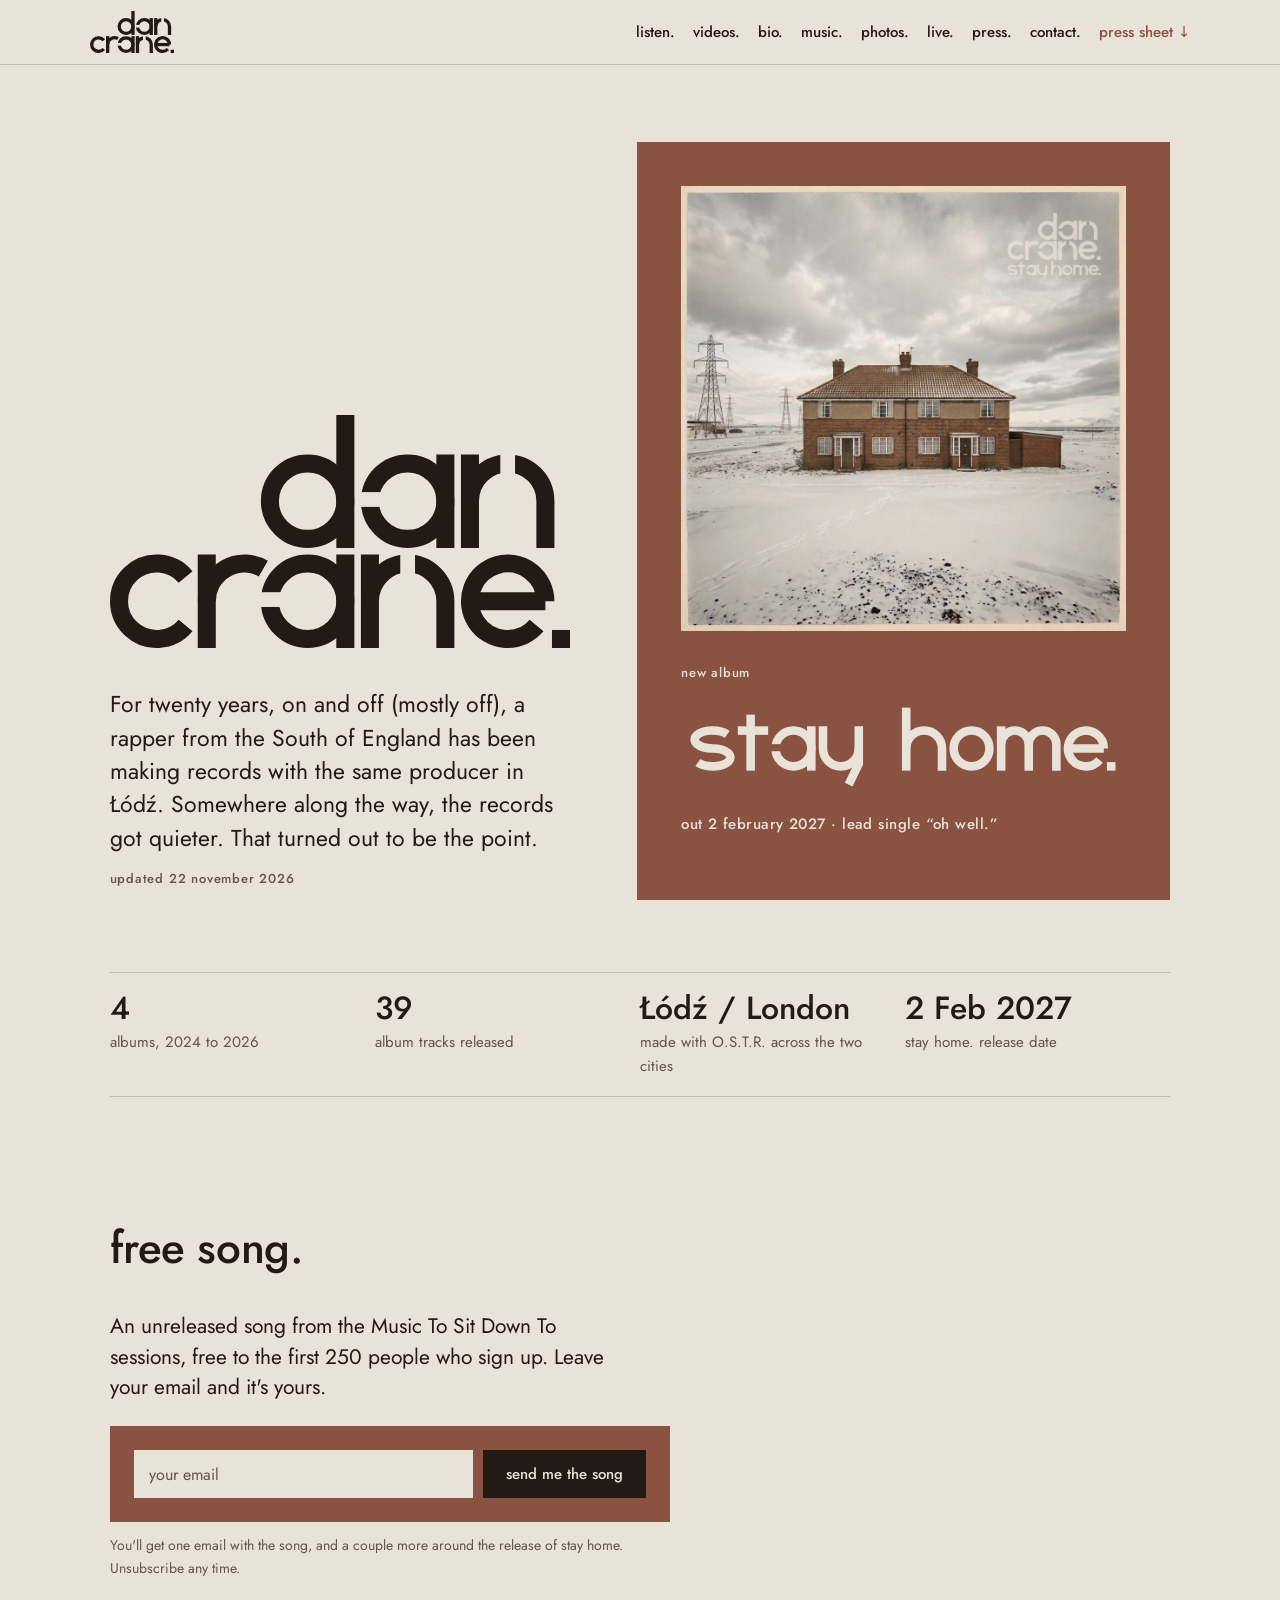
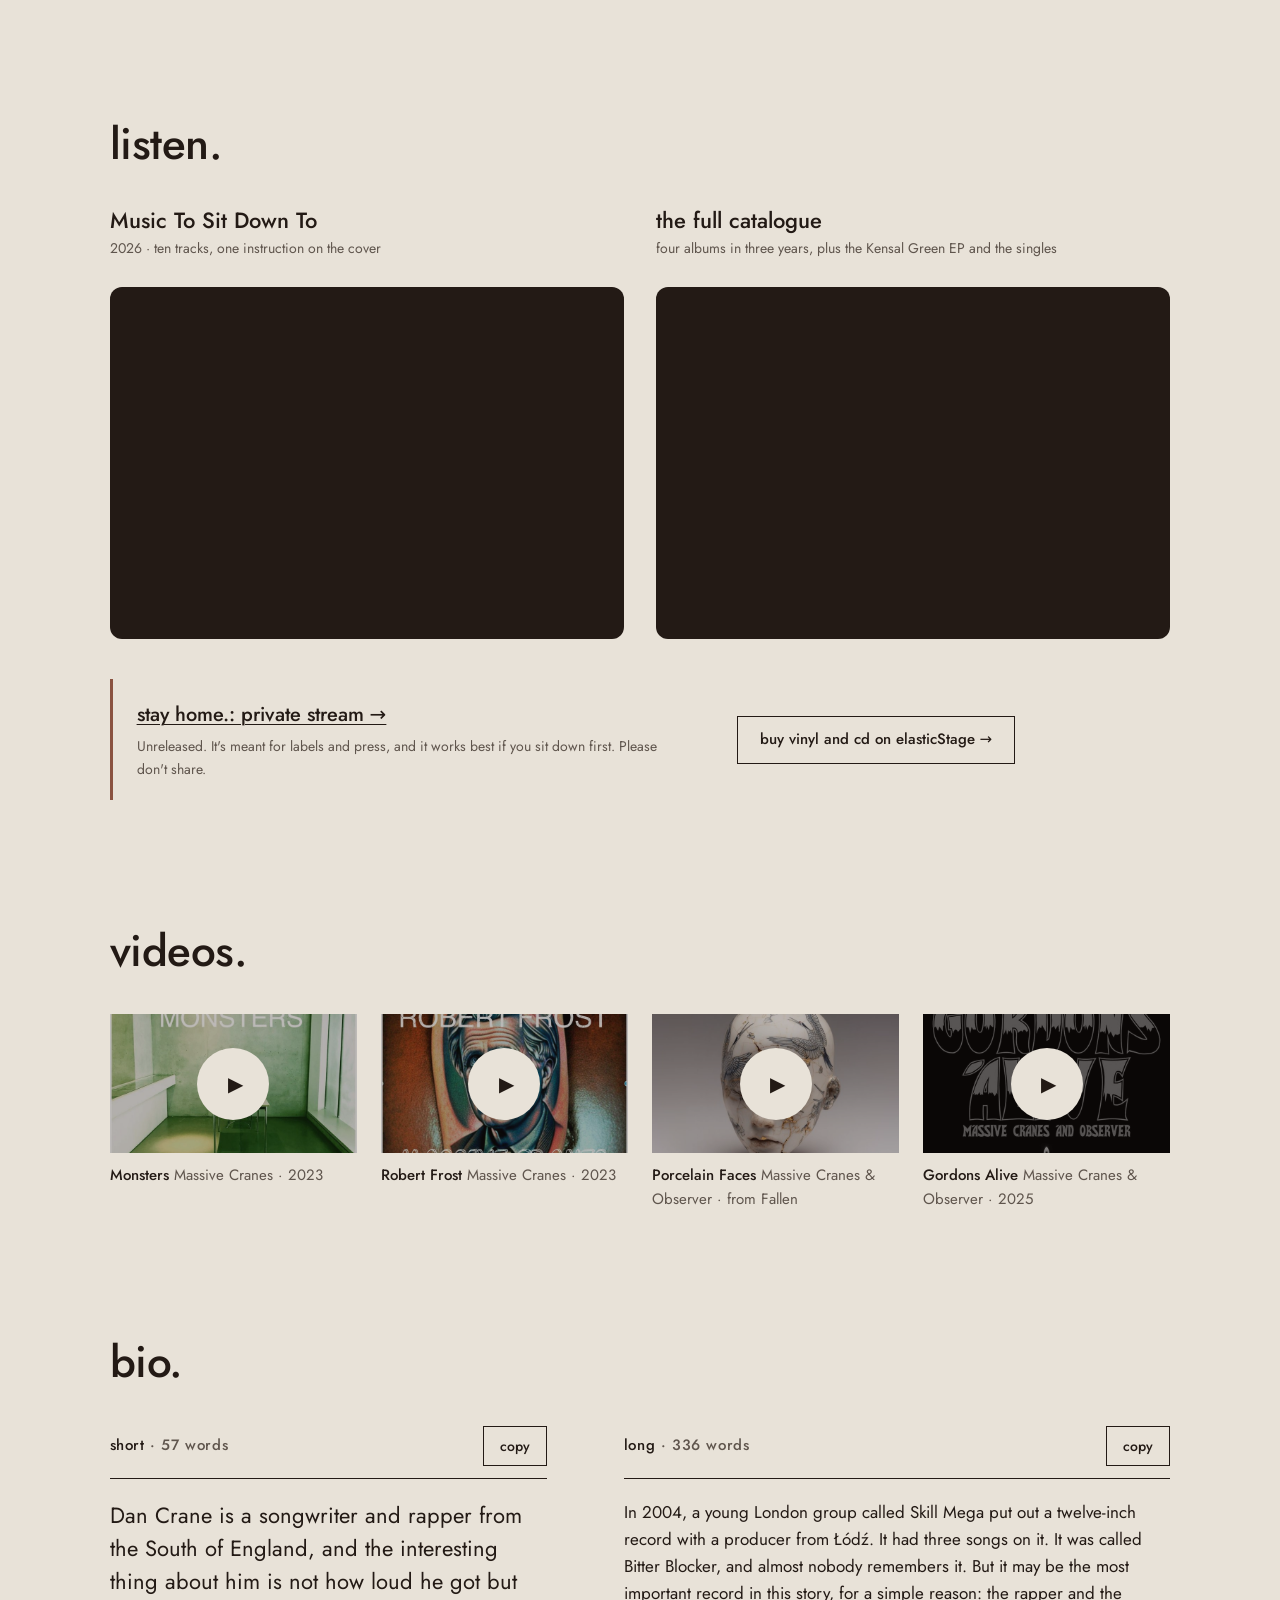
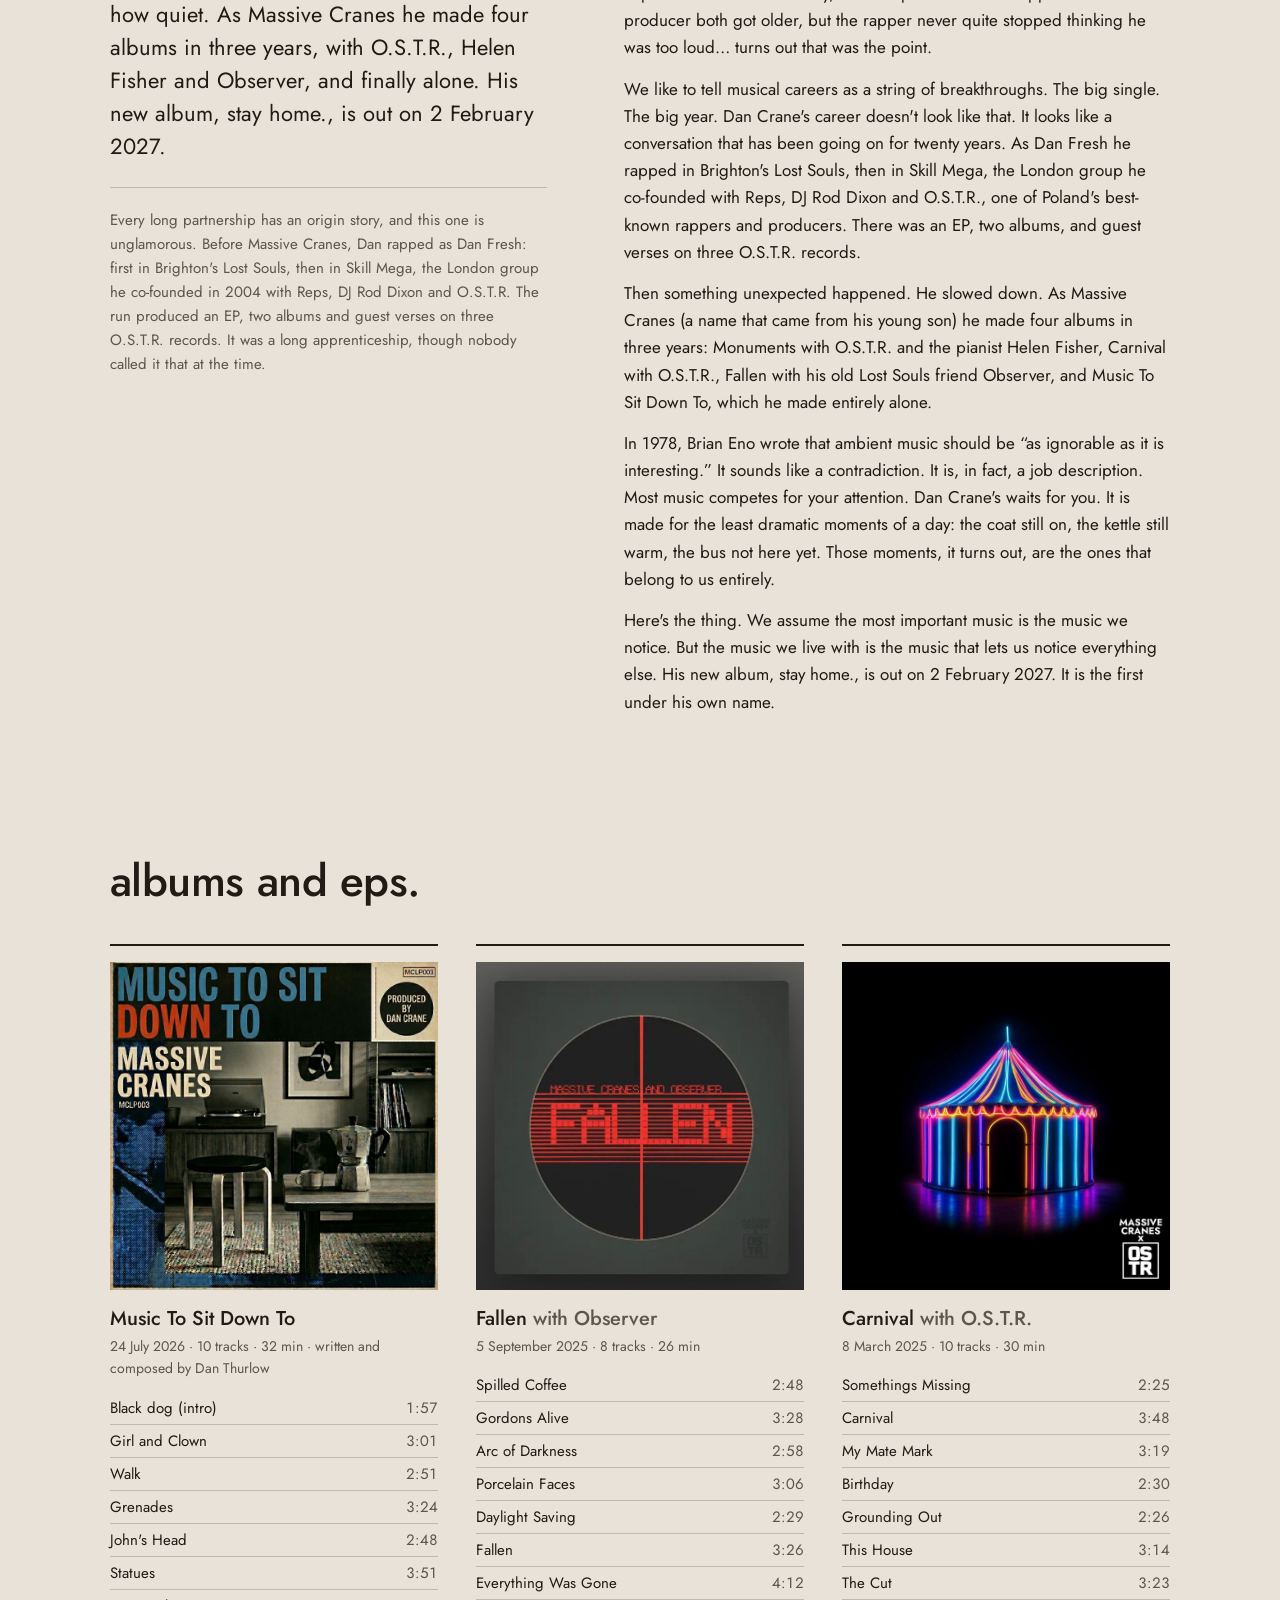
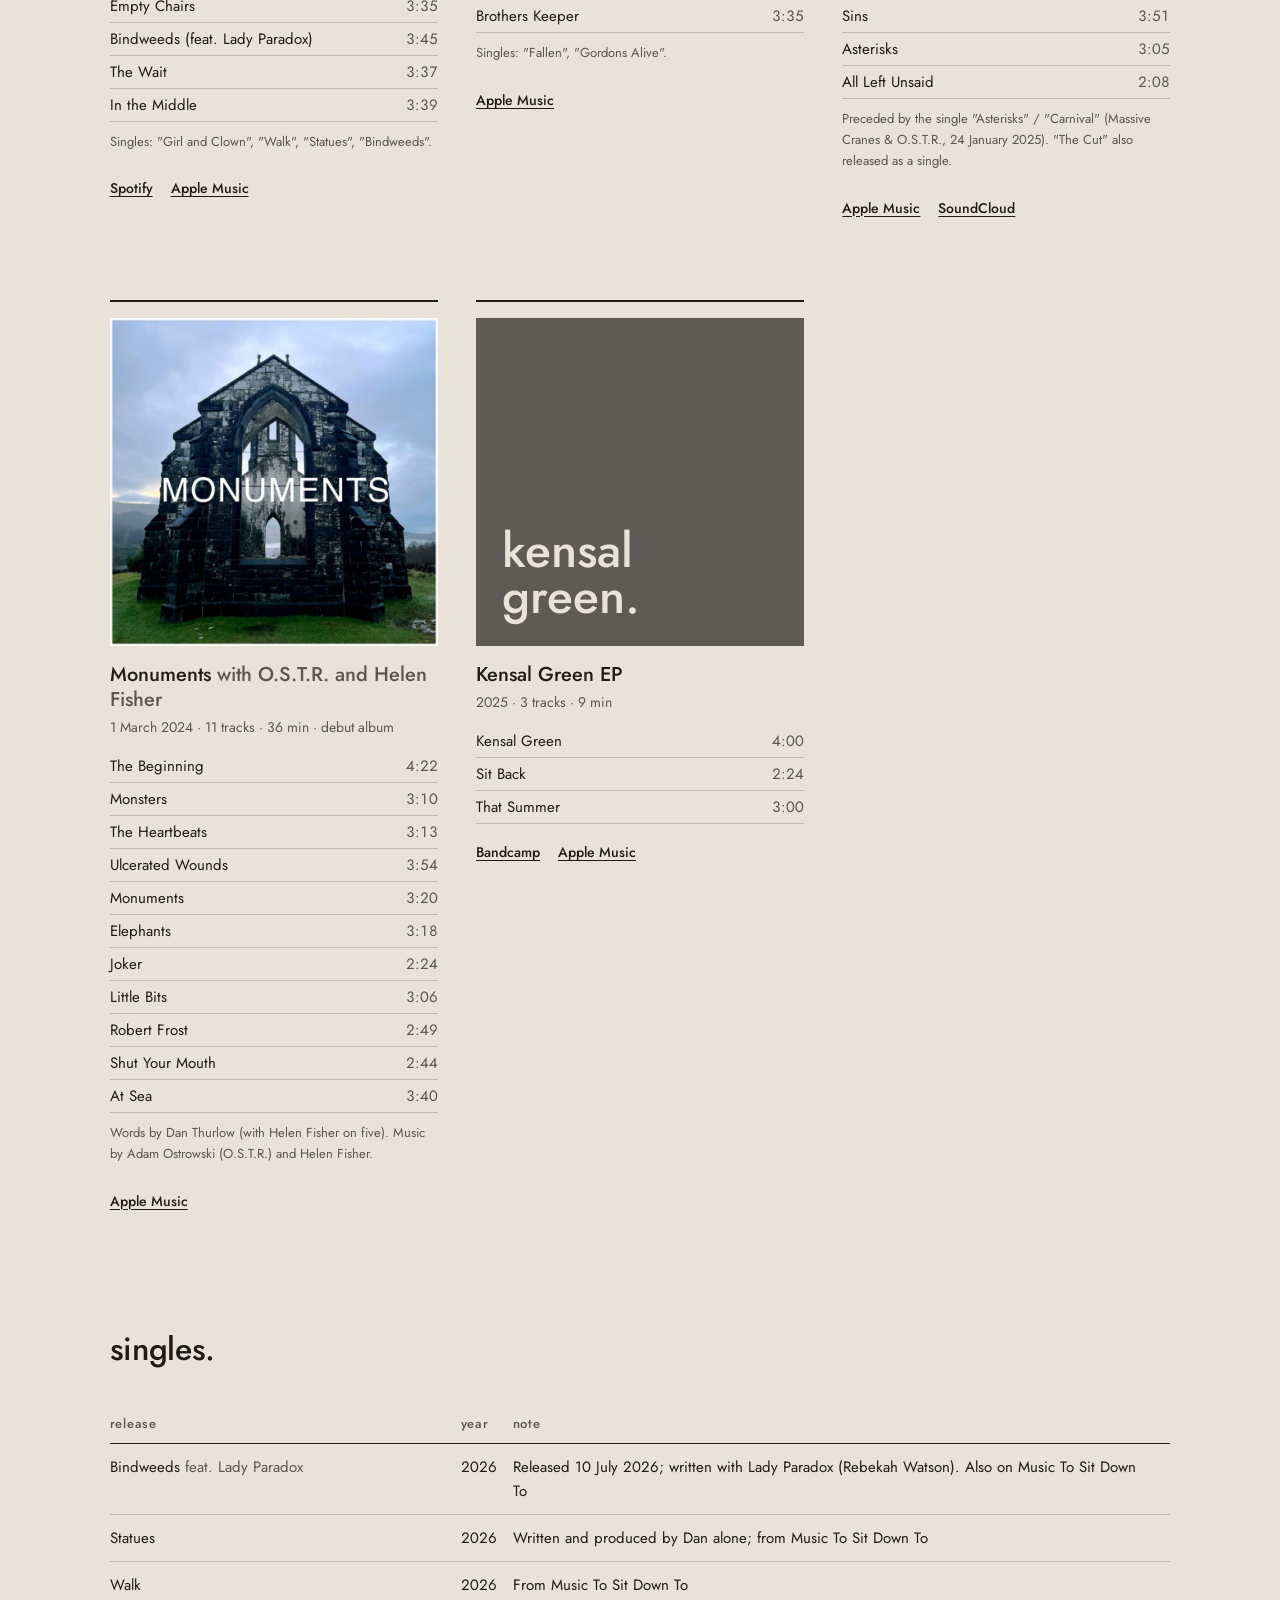
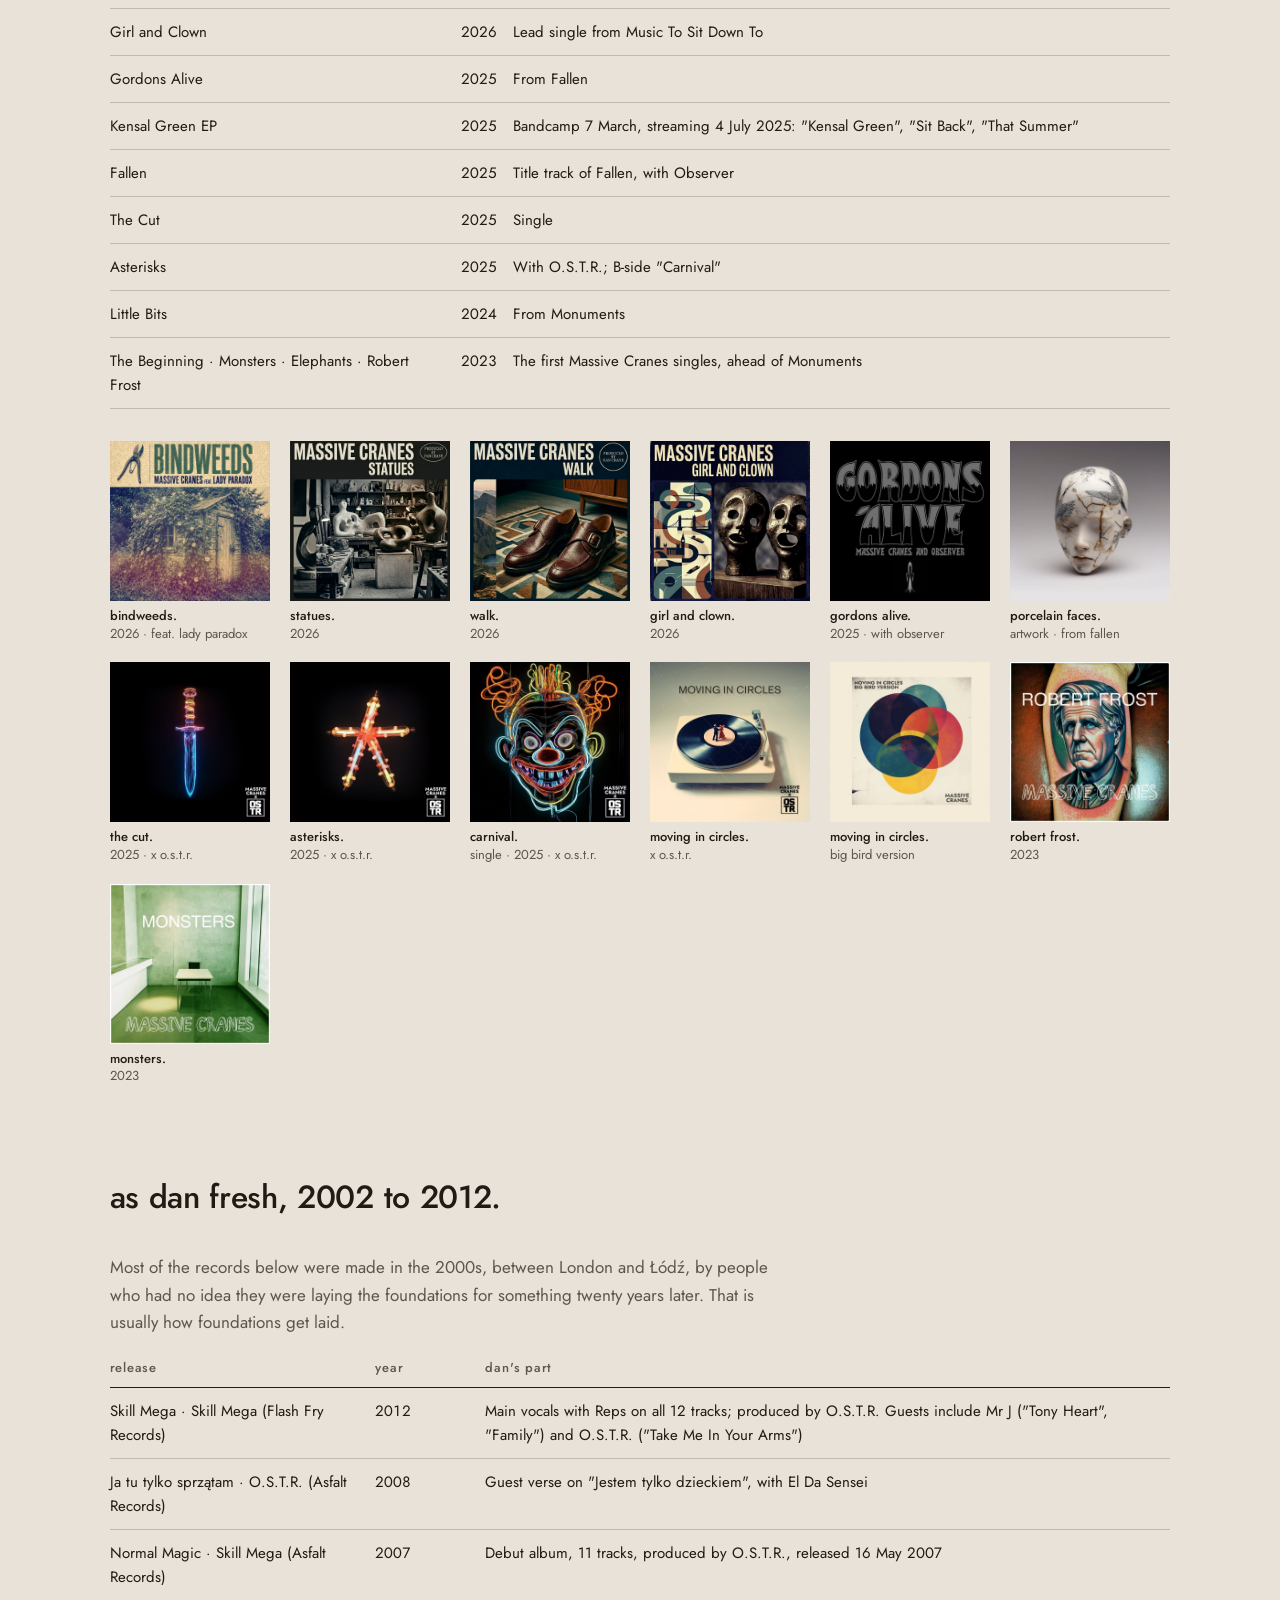
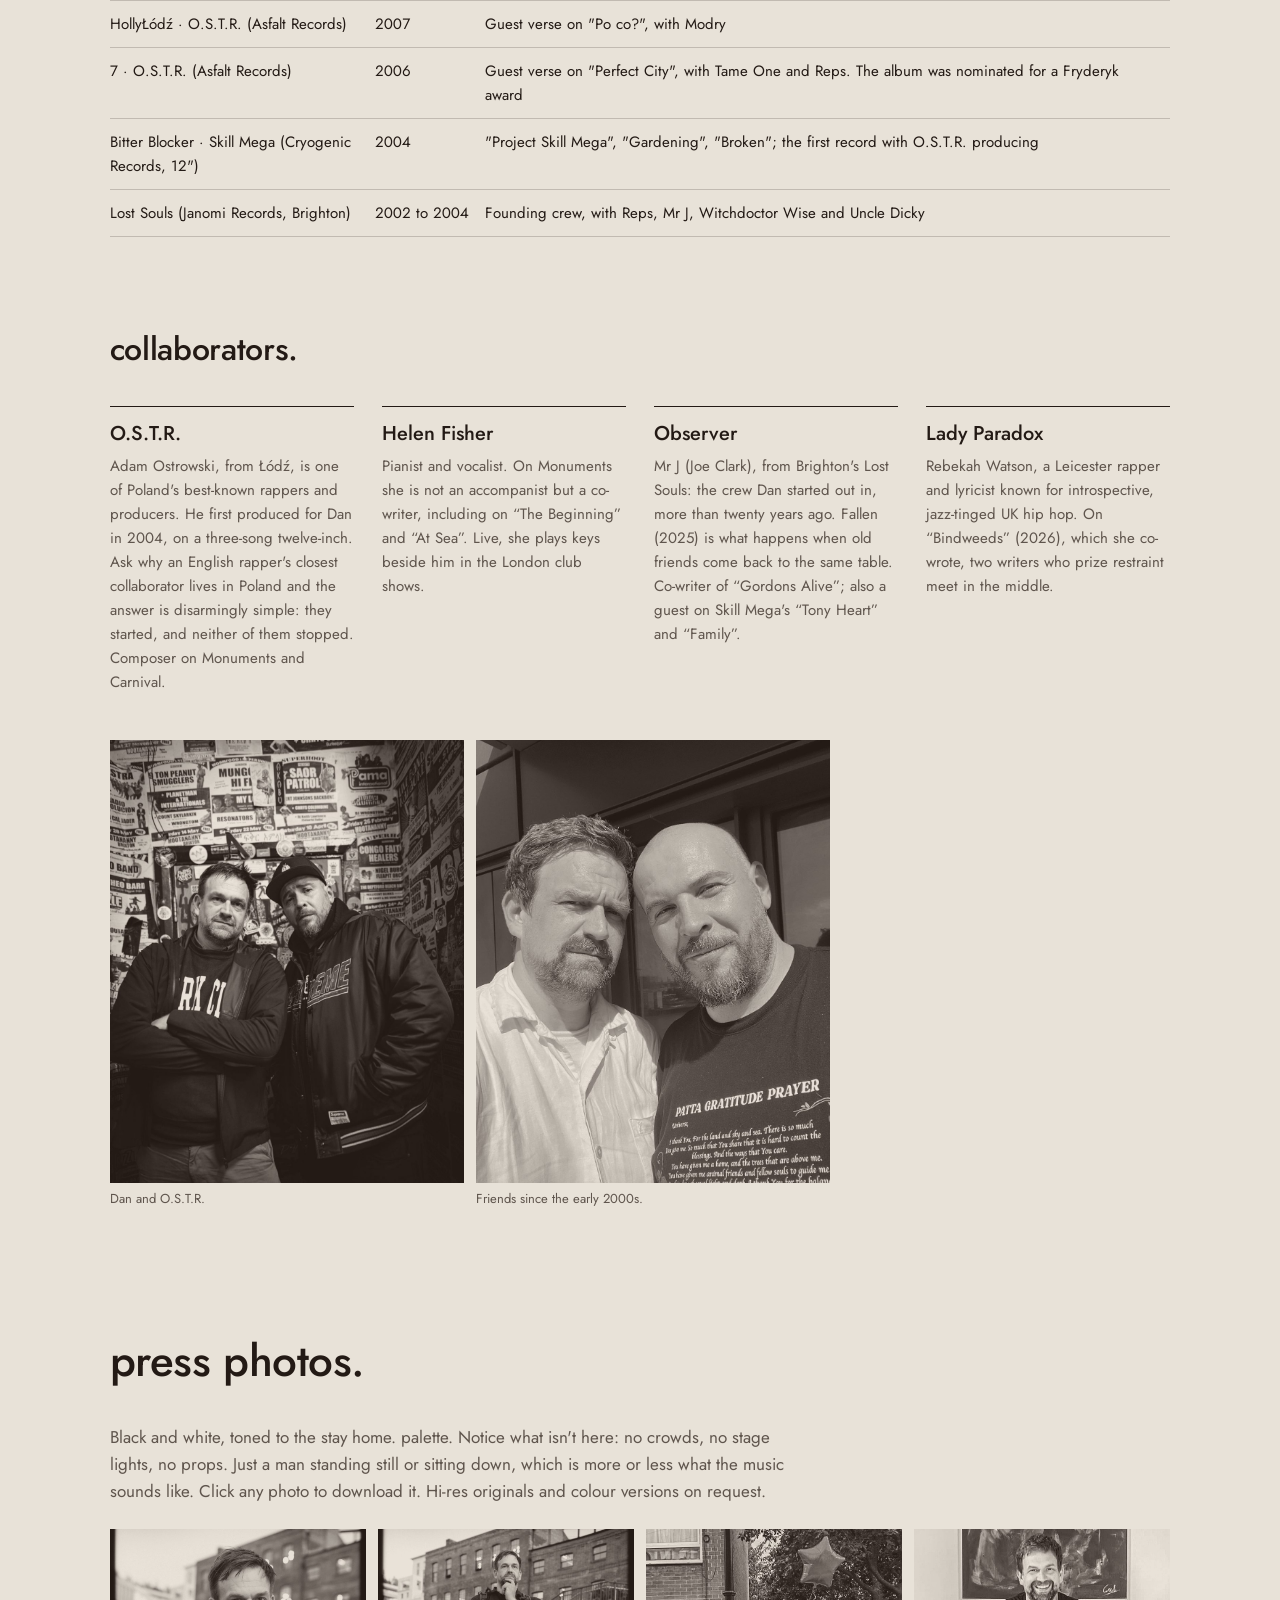
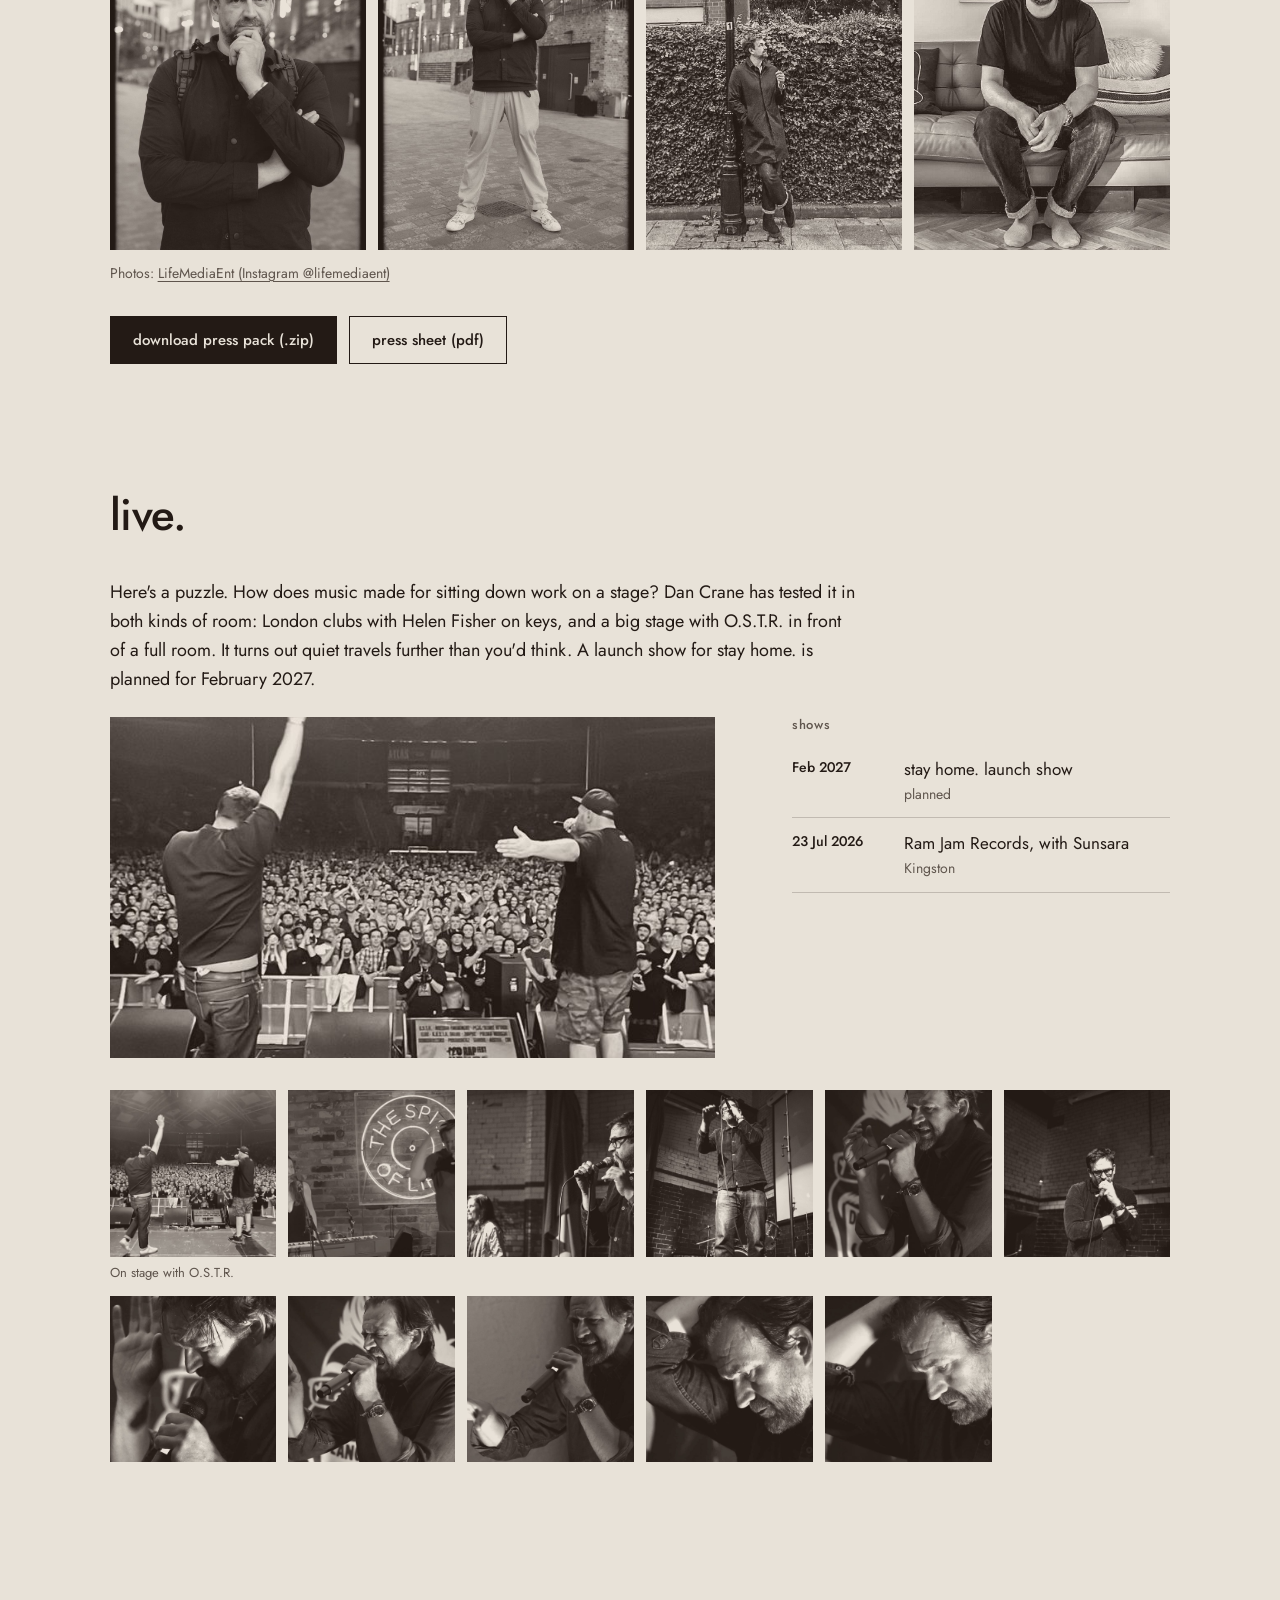
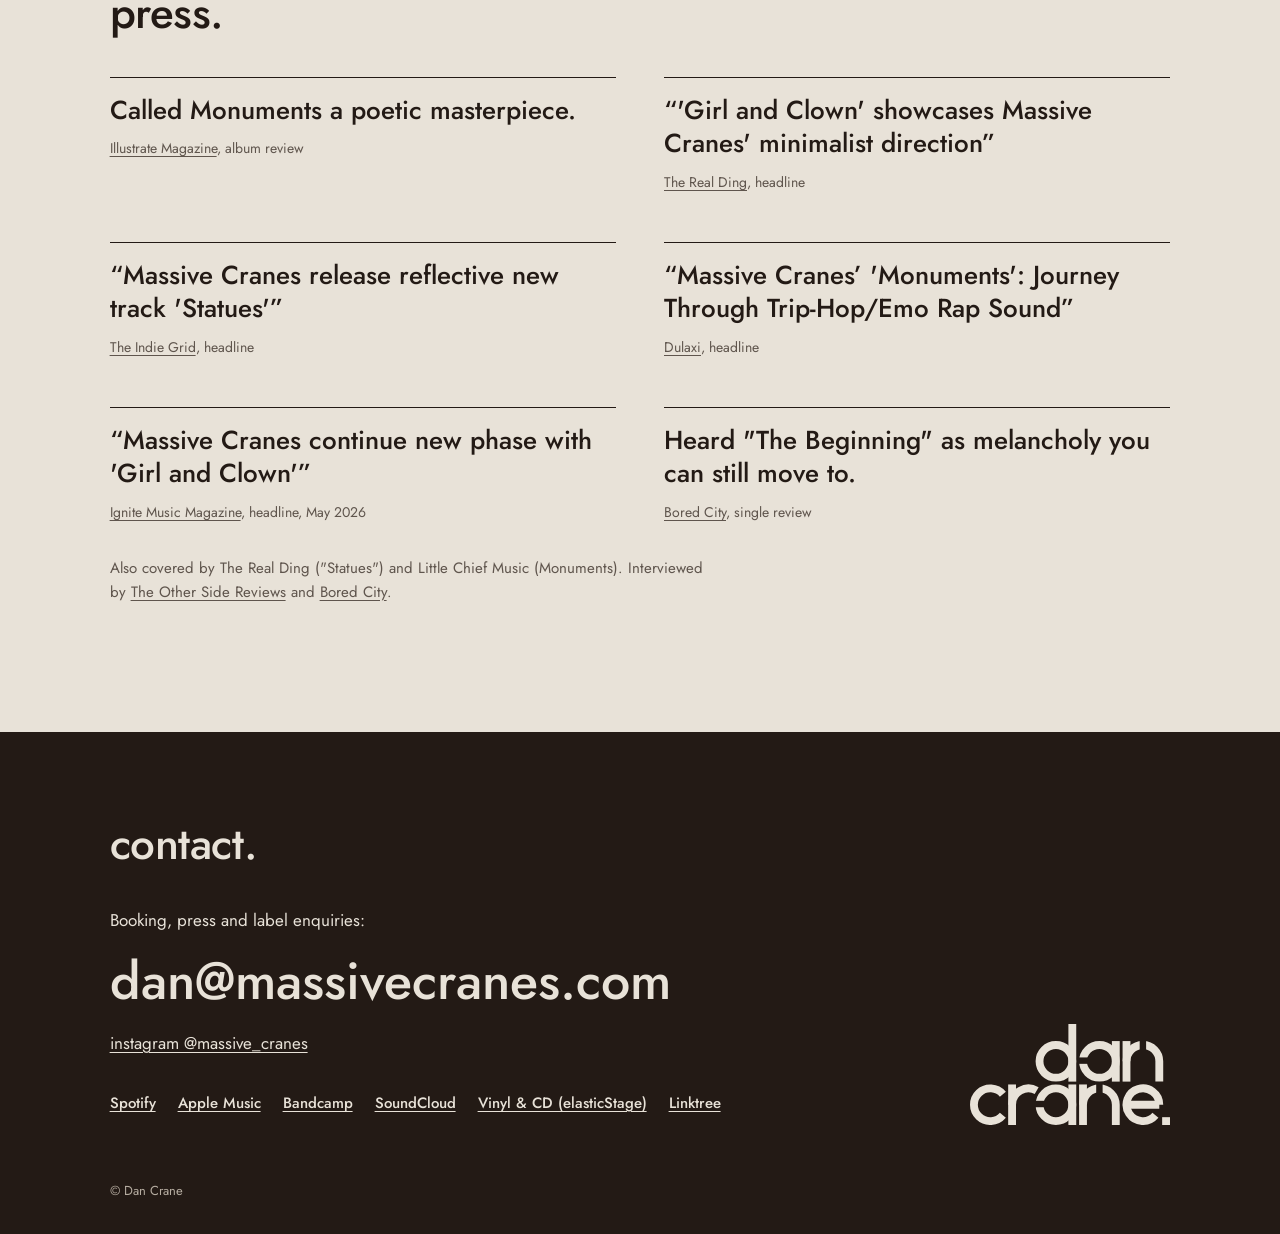
==== commit 0ed8c782: "Free song: built-in sign-up form that posts straight to Kit Kit's embed script was blocked (Cloudfla" ====
--- a/index.html
+++ b/index.html
@@ -77,9 +77,12 @@
     <section class="section giveaway" id="free-song" aria-labelledby="free-song-h">
       <h2 id="free-song-h" data-k="giveaway.title">free song.</h2>
       <p class="giveaway__text" data-k="giveaway.text"></p>
-      <div class="giveaway__form">
-        <script async data-uid="76d1e82219" src="https://dan-crane.kit.com/76d1e82219/index.js"></script>
-      </div>
+      <form class="giveaway__form" id="giveaway-form" method="post" action="https://app.kit.com/forms/10227105/subscriptions">
+        <label class="sr-only" for="giveaway-email">Email address</label>
+        <input id="giveaway-email" type="email" name="email_address" required autocomplete="email" placeholder="your email">
+        <button type="submit" class="btn">send me the song</button>
+      </form>
+      <p class="giveaway__small" data-k="giveaway.small"></p>
     </section>
 
     <!-- LISTEN -->
--- a/assets/css/style.css
+++ b/assets/css/style.css
@@ -201,20 +201,16 @@
 .draft { font-size: 11px; font-weight: 500; color: var(--brick); border: 1px solid var(--brick); padding: 3px 8px; }
 
 /* Contact */
-/* ── Free song: Kit sign-up form (data-uid 76d1e82219) ── */
+/* ── Free song: sign-up form that posts straight to Kit ── */
+.sr-only { position: absolute; width: 1px; height: 1px; padding: 0; margin: -1px; overflow: hidden; clip: rect(0 0 0 0); white-space: nowrap; border: 0; }
 .giveaway__text { font-size: clamp(18px, 1.8vw, 21px); line-height: 1.45; max-width: 40ch; }
-.giveaway__form { max-width: 560px; margin-top: 24px; }
-.formkit-form[data-uid="76d1e82219"] { background: var(--brick) !important; color: var(--paper) !important; border: none !important; border-radius: 0 !important; box-shadow: none !important; font-family: var(--font) !important; max-width: 560px !important; }
-.formkit-form[data-uid="76d1e82219"] .formkit-background, .formkit-form[data-uid="76d1e82219"] .formkit-column { background: transparent !important; }
-.formkit-form[data-uid="76d1e82219"] .formkit-header, .formkit-form[data-uid="76d1e82219"] .formkit-header h1, .formkit-form[data-uid="76d1e82219"] .formkit-header h2,
-.formkit-form[data-uid="76d1e82219"] .formkit-subheader, .formkit-form[data-uid="76d1e82219"] .formkit-subheader p,
-.formkit-form[data-uid="76d1e82219"] .formkit-guarantee, .formkit-form[data-uid="76d1e82219"] .formkit-guarantee p, .formkit-form[data-uid="76d1e82219"] .formkit-disclaimer { color: var(--paper) !important; font-family: var(--font) !important; }
-.formkit-form[data-uid="76d1e82219"] .formkit-input { background: var(--paper) !important; color: var(--ink) !important; border: 1px solid var(--paper) !important; border-radius: 0 !important; font-family: var(--font) !important; font-size: 16px !important; }
-.formkit-form[data-uid="76d1e82219"] .formkit-input::placeholder { color: var(--muted) !important; opacity: 1 !important; }
-.formkit-form[data-uid="76d1e82219"] .formkit-input:focus { outline: 2px solid var(--ink) !important; outline-offset: 2px !important; }
-.formkit-form[data-uid="76d1e82219"] .formkit-submit { background: var(--ink) !important; color: var(--paper) !important; border-radius: 0 !important; font-family: var(--font) !important; font-weight: 500 !important; }
-.formkit-form[data-uid="76d1e82219"] .formkit-submit > span { background: transparent !important; color: var(--paper) !important; }
-.formkit-form[data-uid="76d1e82219"] .formkit-submit:hover > span { background: rgba(232, 226, 216, .12) !important; }
+.giveaway__form { display: flex; flex-wrap: wrap; gap: 10px; max-width: 560px; margin-top: 24px; padding: clamp(16px, 3vw, 24px); background: var(--brick); }
+.giveaway__form input { flex: 1 1 220px; min-height: 48px; padding: 0 14px; border: 1px solid var(--paper); border-radius: 0; background: var(--paper); color: var(--ink); font: 400 16px/1 var(--font); }
+.giveaway__form input::placeholder { color: var(--muted); opacity: 1; }
+.giveaway__form input:focus-visible { outline: 2px solid var(--ink); outline-offset: 2px; }
+.giveaway__form .btn { flex: 0 0 auto; background: var(--ink); color: var(--paper); border-color: var(--ink); }
+.giveaway__form .btn:hover { background: var(--paper); color: var(--ink); border-color: var(--paper); }
+.giveaway__small { font-size: 14px; color: var(--muted); margin-top: 12px; max-width: 560px; }
 
 .contact { background: var(--ink); color: var(--paper); margin-top: var(--gap); padding: clamp(48px, 7vw, 96px) var(--gutter) 32px; }
 .contact__inner { max-width: calc(var(--max) - 2 * var(--gutter)); margin: 0 auto; display: flex; justify-content: space-between; align-items: end; gap: 32px; flex-wrap: wrap; }
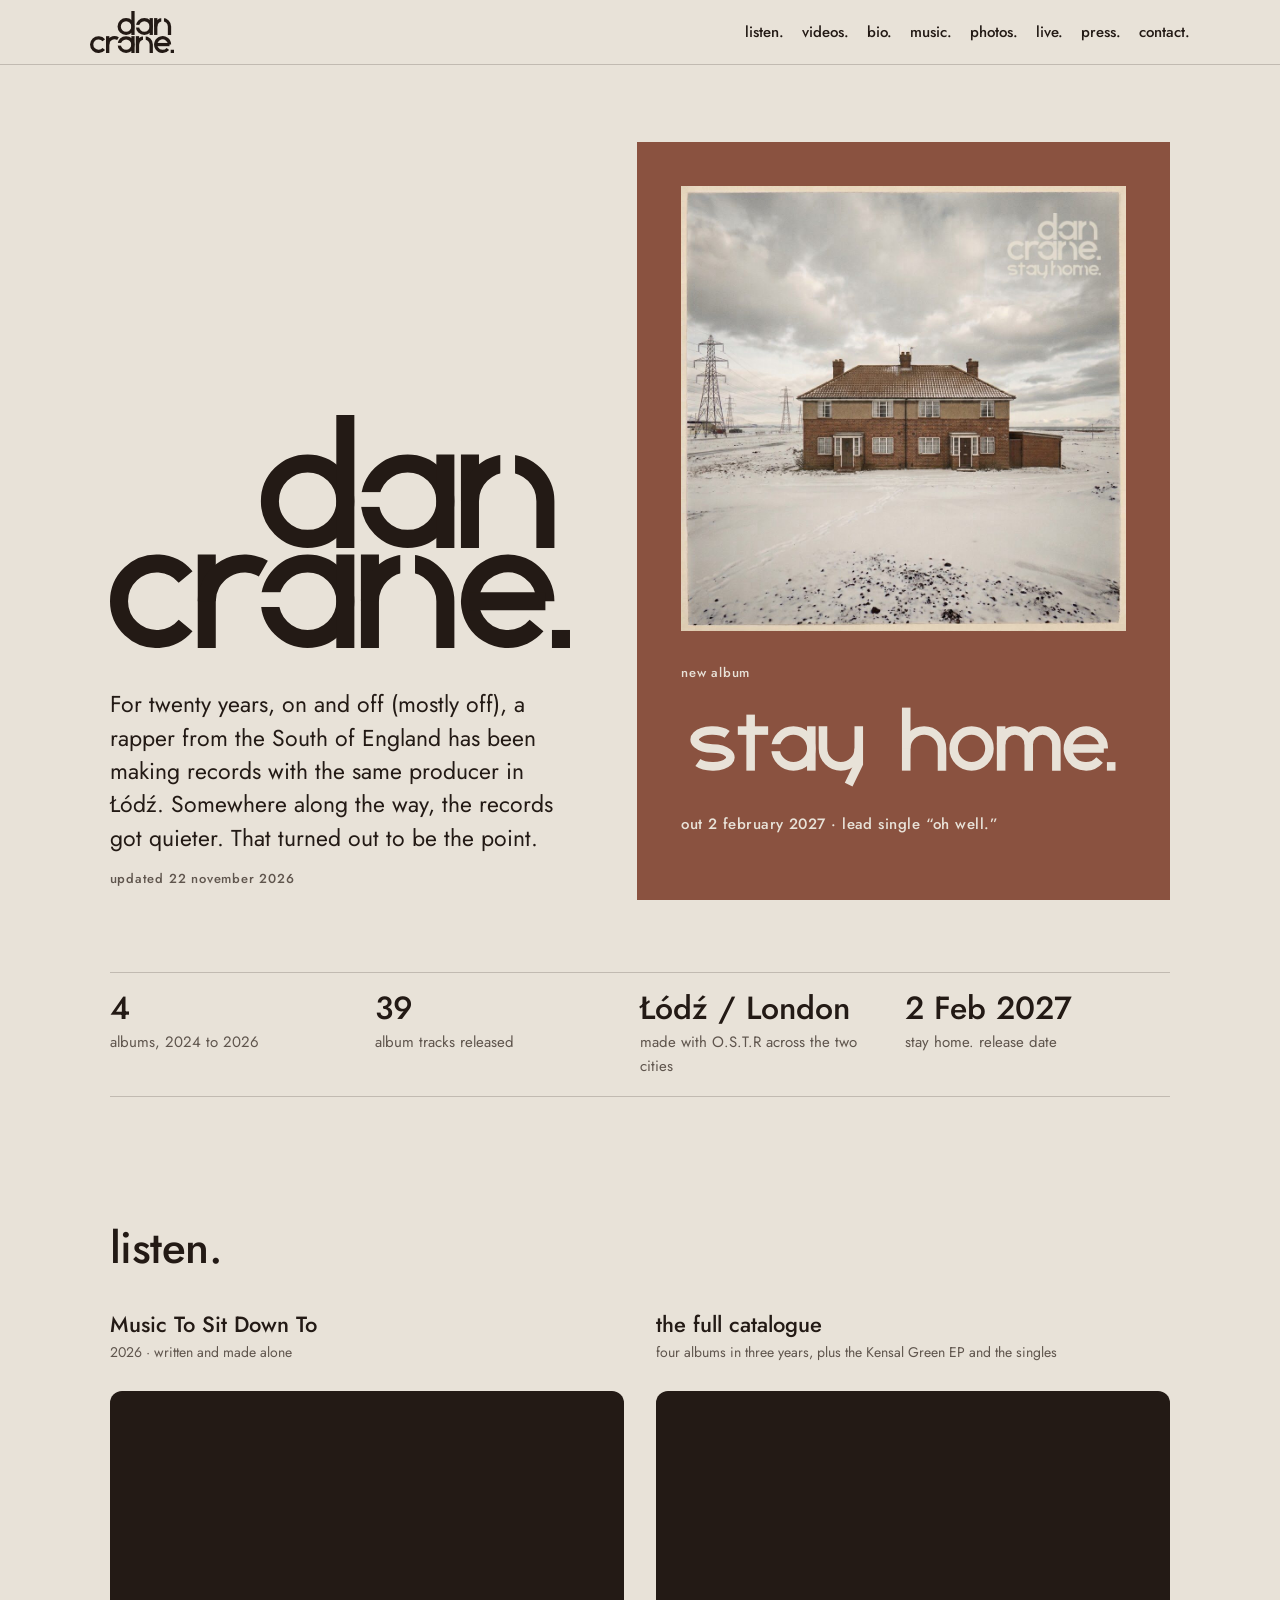
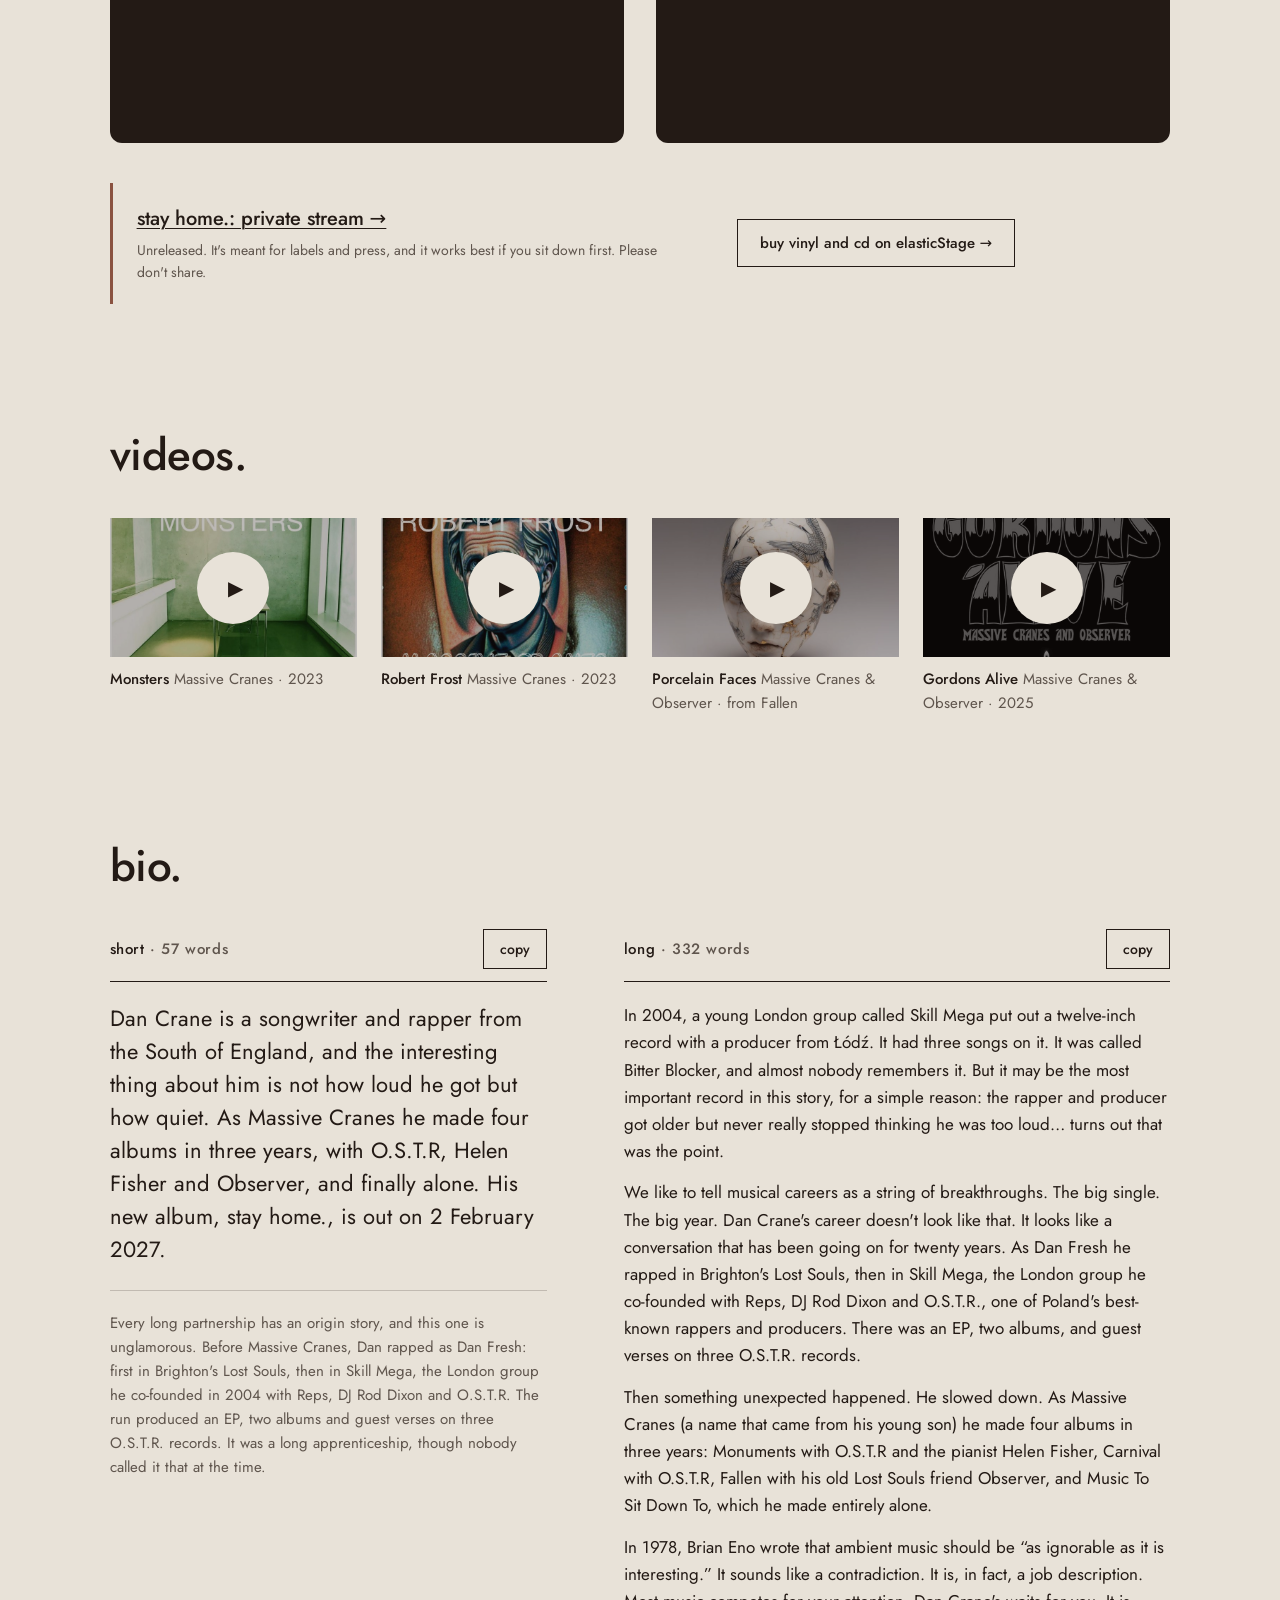
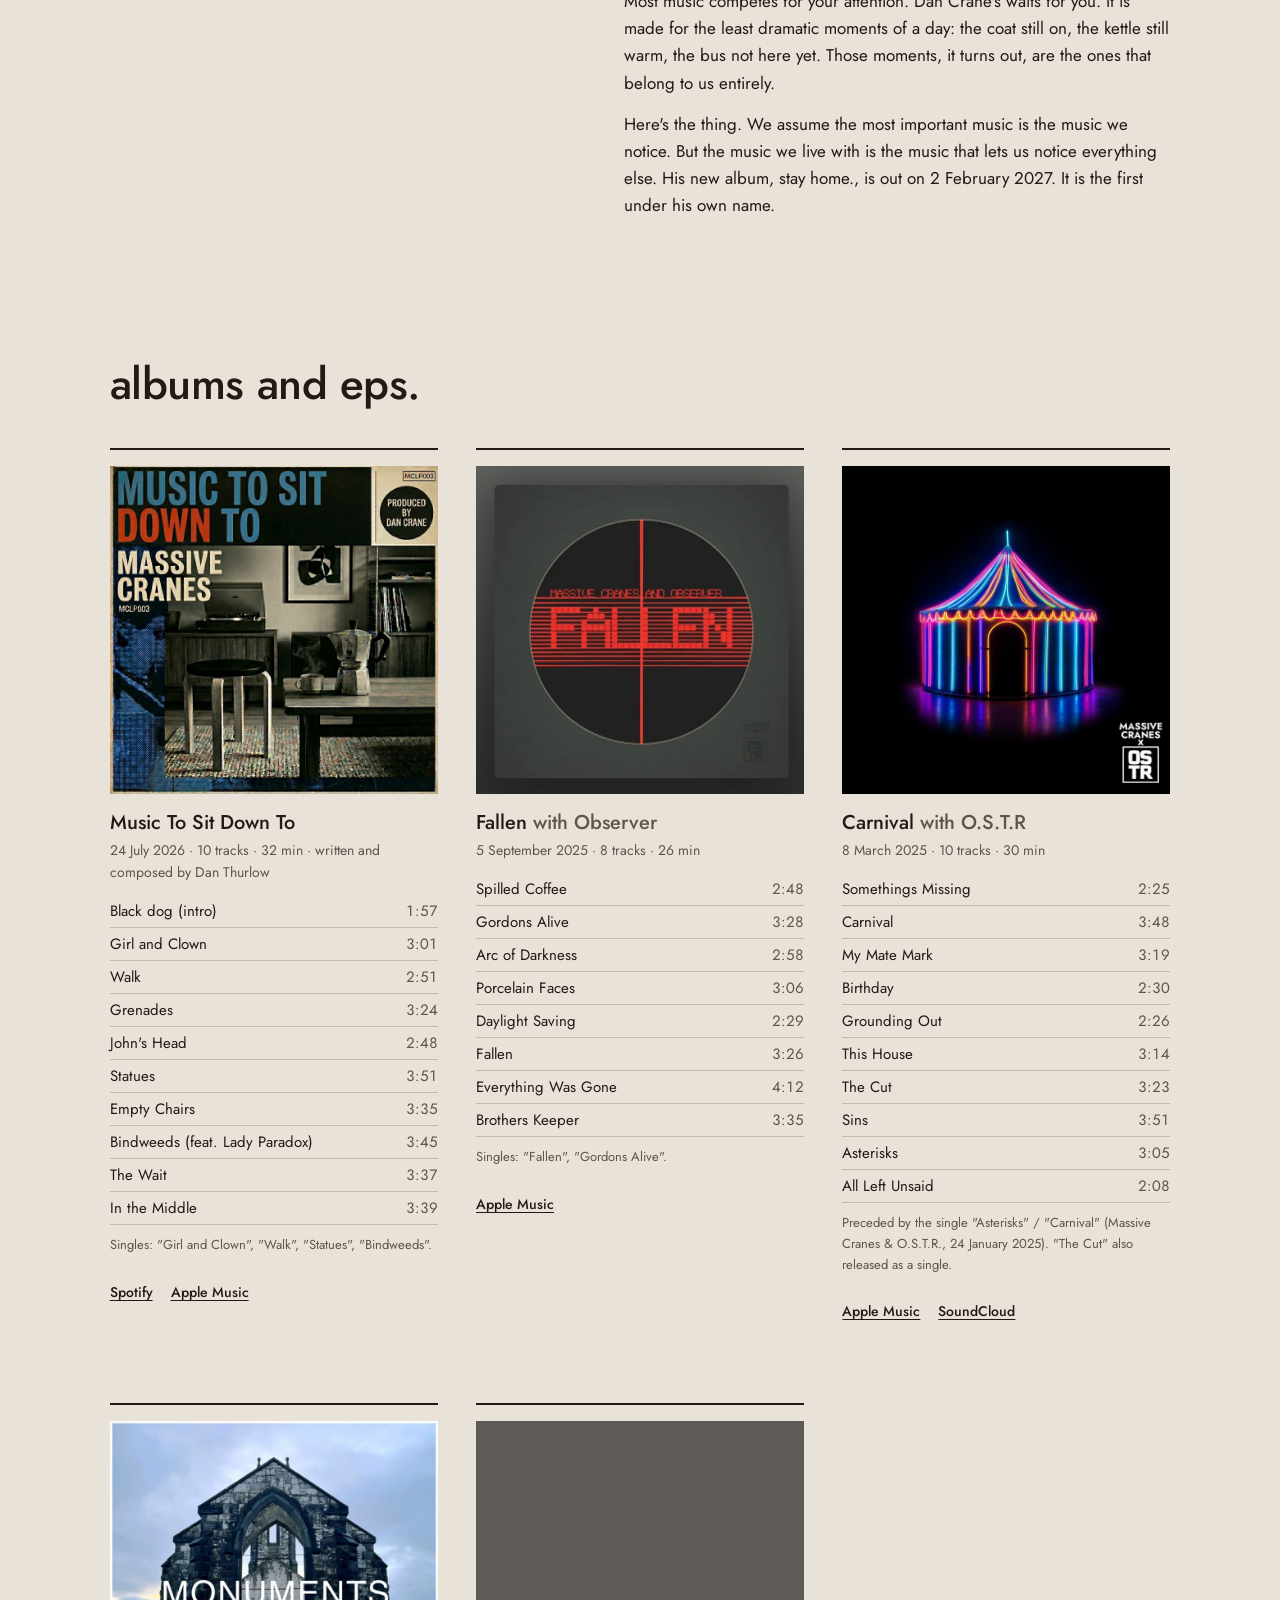
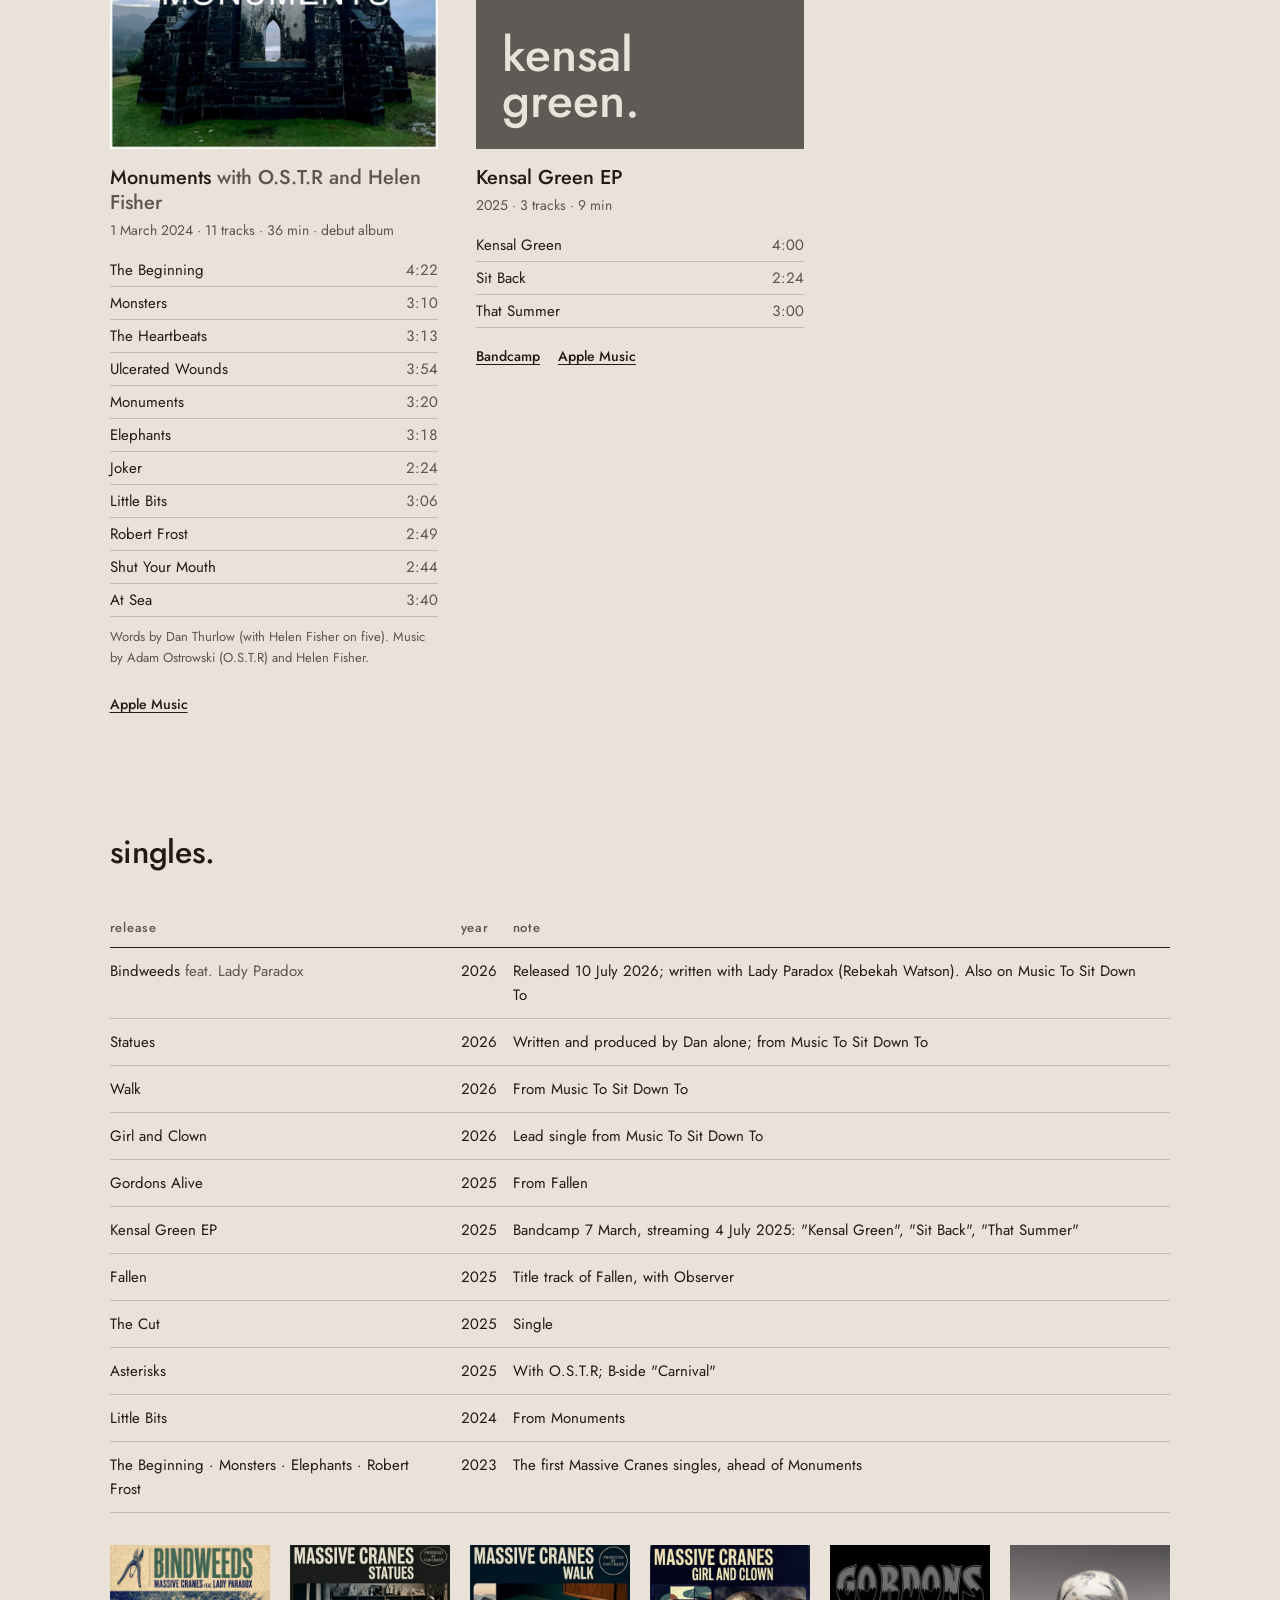
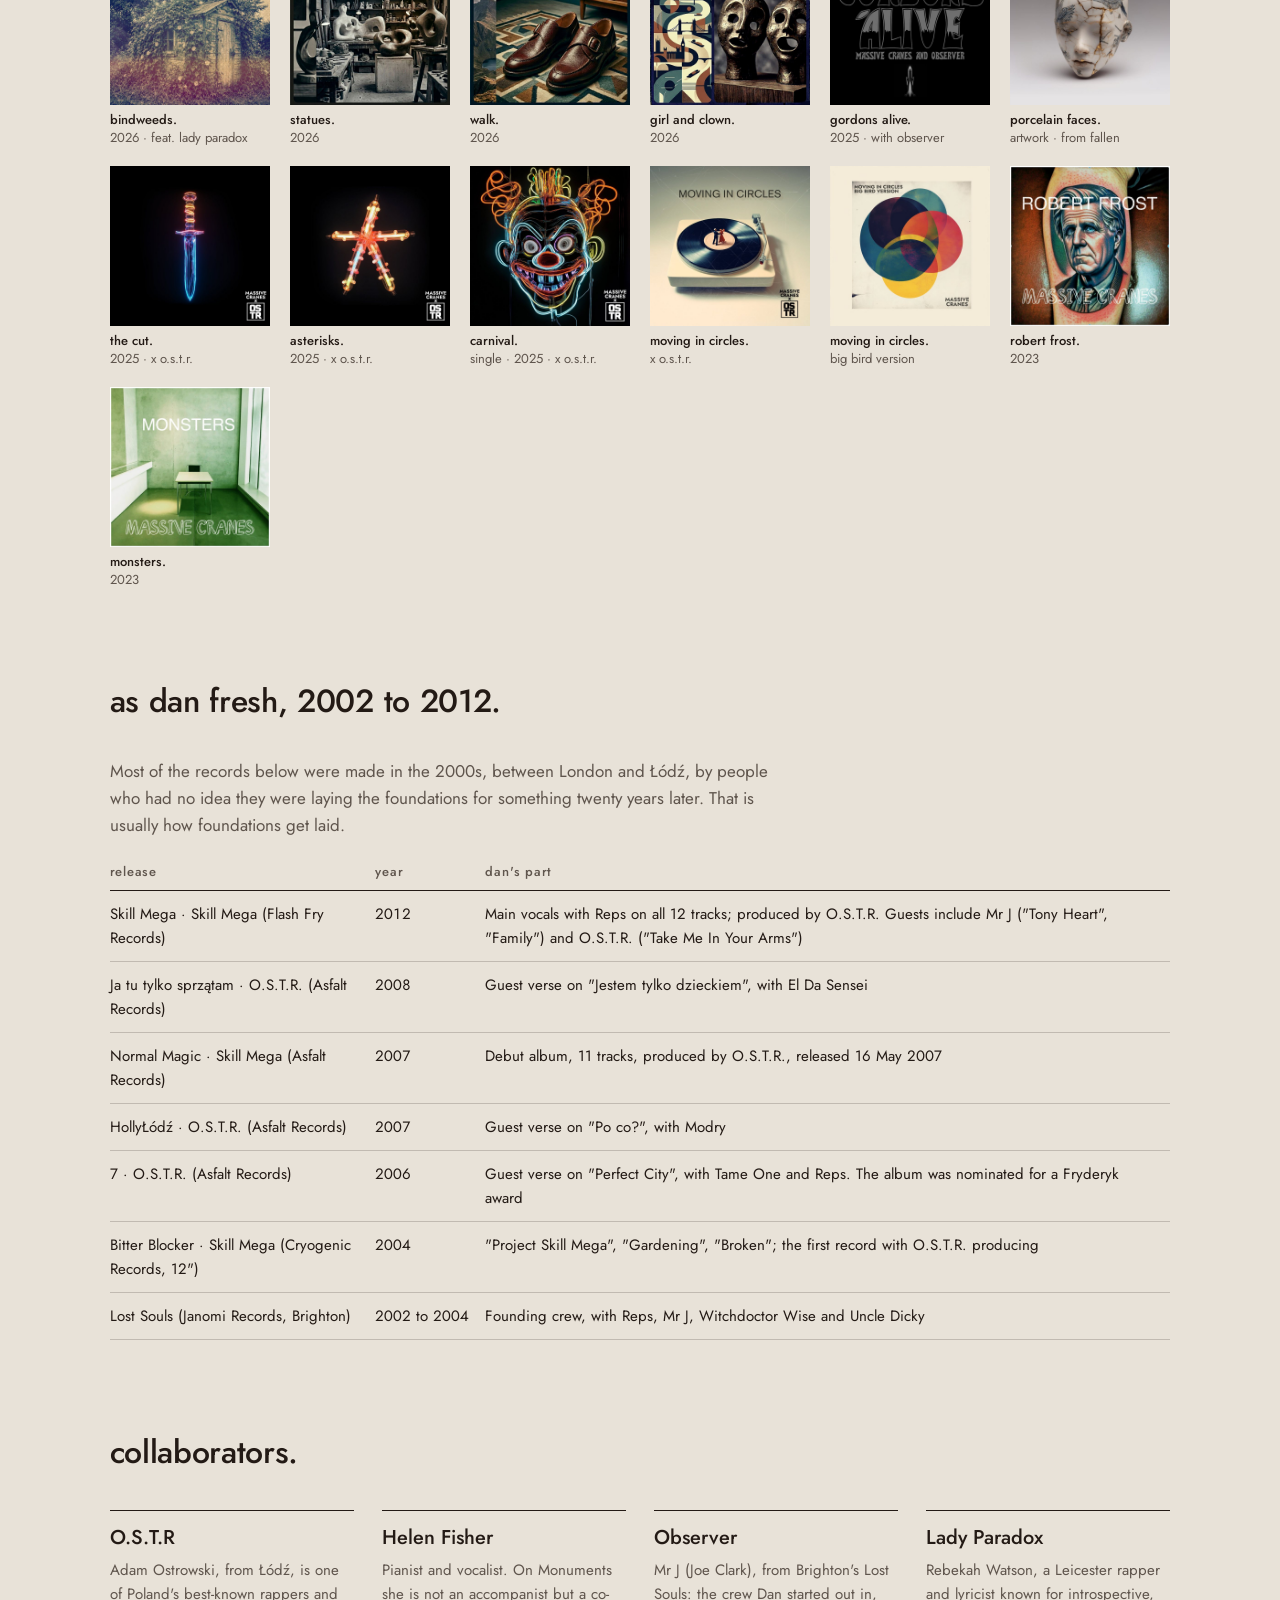
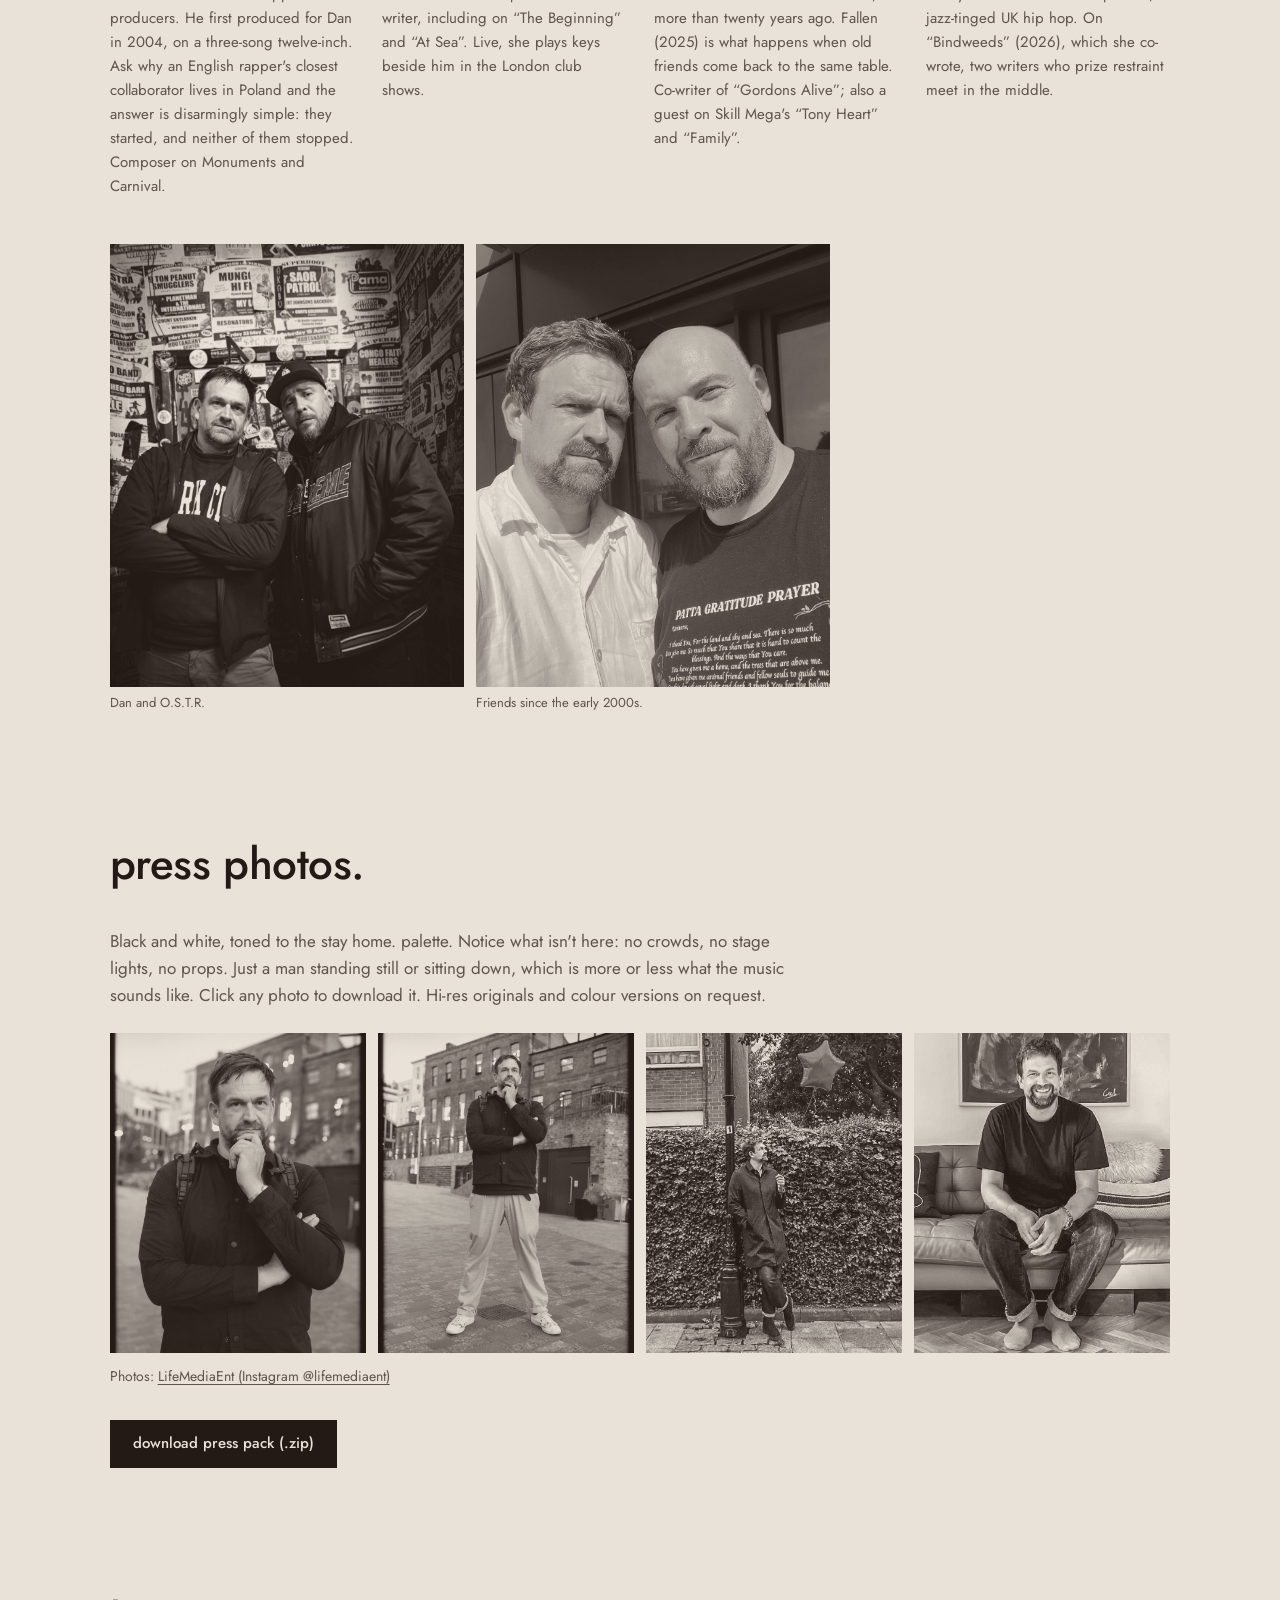
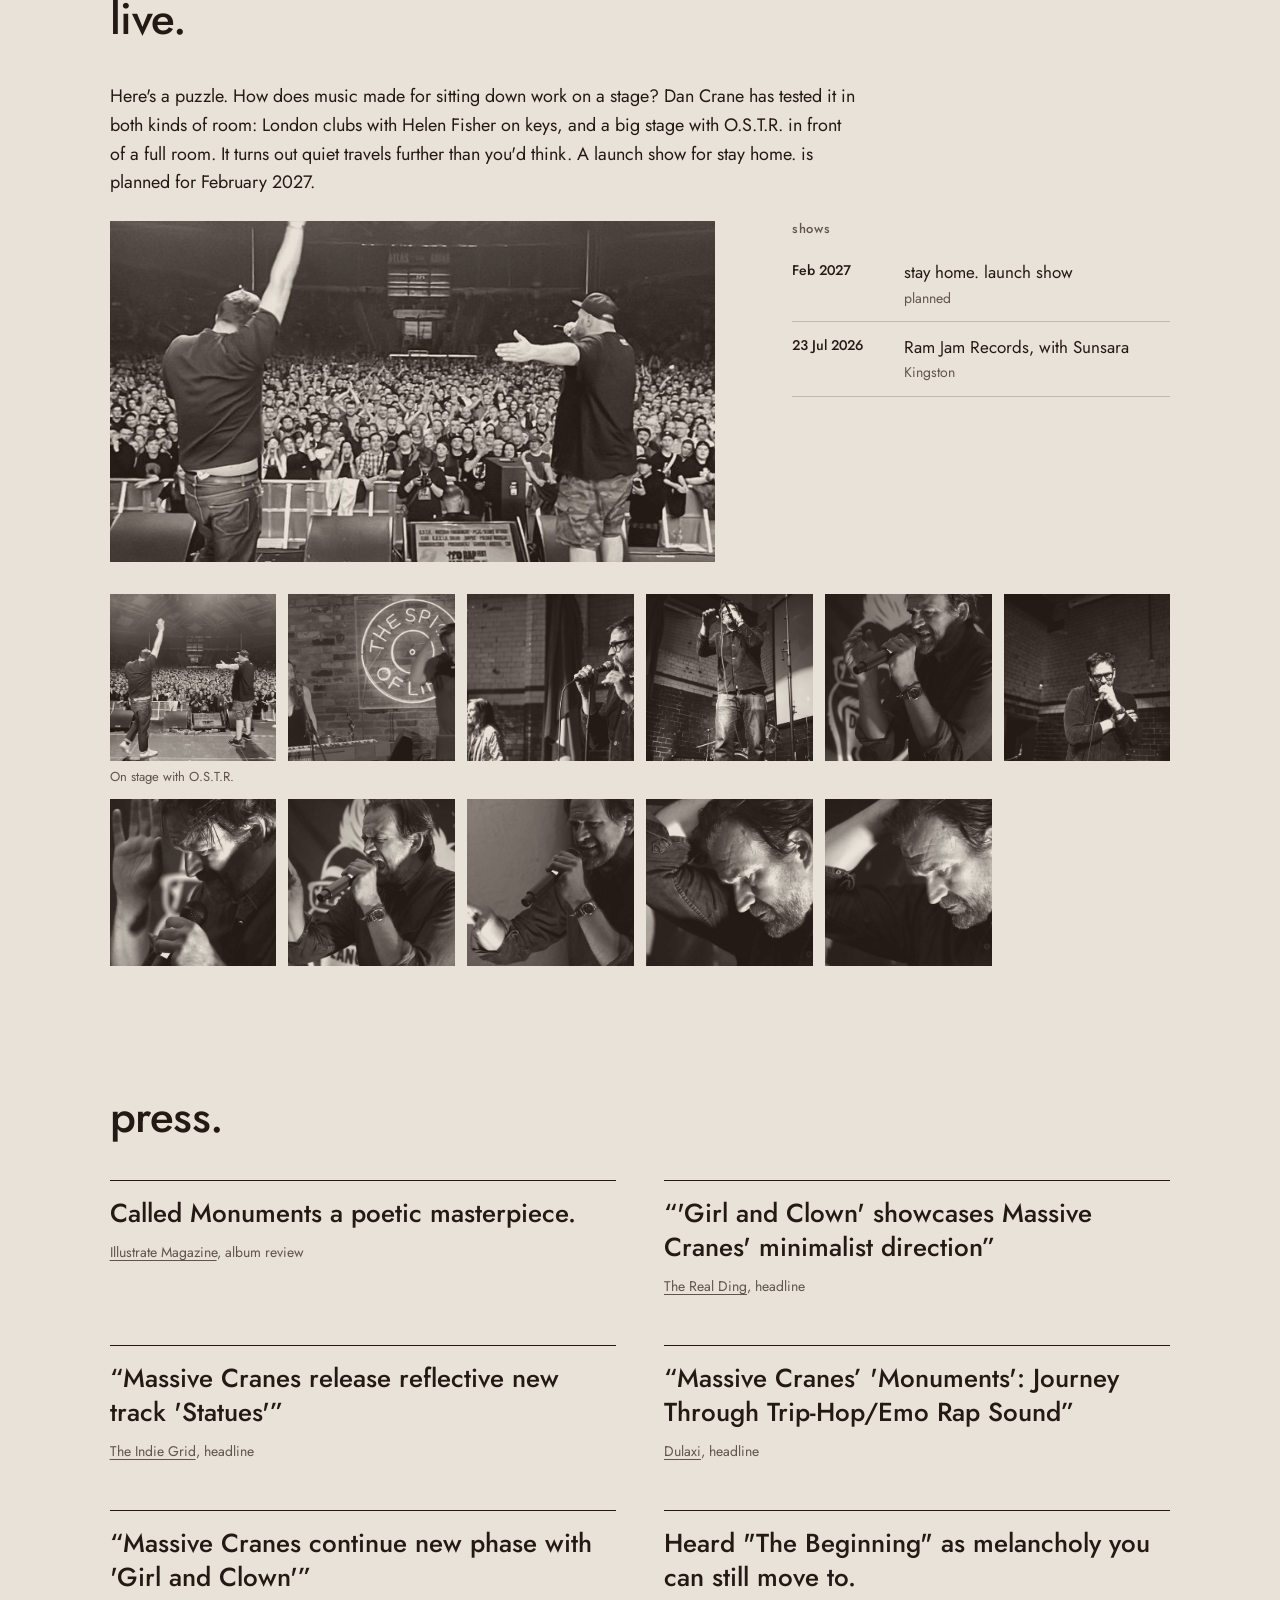
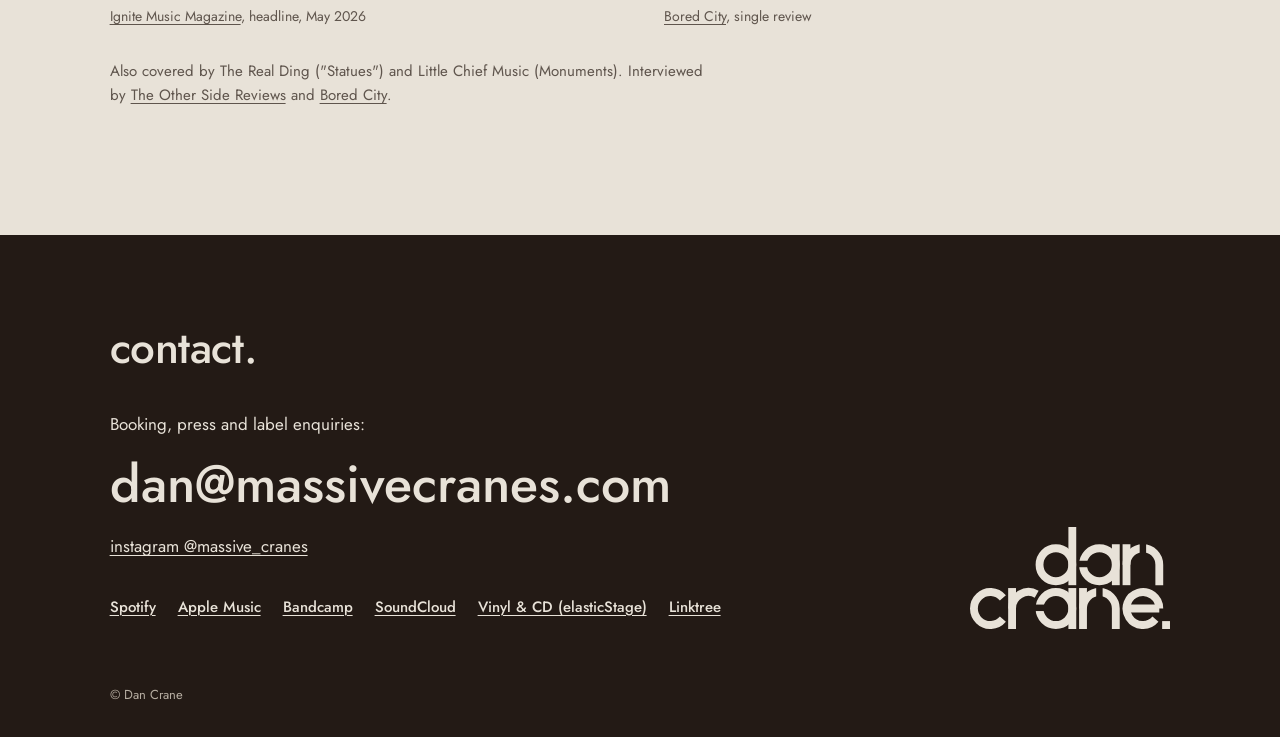
==== commit 73d95217: "Revert "Add Kit free-song sign-up box (hidden until form ID is set) and setup guide" This reverts co" ====
--- a/index.html
+++ b/index.html
@@ -46,7 +46,6 @@
         <li><a href="#live">live.</a></li>
         <li><a href="#press">press.</a></li>
         <li><a href="#contact">contact.</a></li>
-        <li class="top__pdf"><a id="nav-sheet" href="assets/press/dan-crane-press-sheet.pdf" download title="Download the one-page press sheet (PDF)">press sheet ↓</a></li>
       </ul>
     </nav>
   </header>
@@ -72,18 +71,6 @@
     </section>
 
     <section class="facts" aria-label="At a glance"><dl id="facts"></dl></section>
-
-    <!-- FREE SONG: Kit sign-up form (text in content.js → giveaway) -->
-    <section class="section giveaway" id="free-song" aria-labelledby="free-song-h">
-      <h2 id="free-song-h" data-k="giveaway.title">free song.</h2>
-      <p class="giveaway__text" data-k="giveaway.text"></p>
-      <form class="giveaway__form" id="giveaway-form" method="post" action="https://app.kit.com/forms/10227105/subscriptions">
-        <label class="sr-only" for="giveaway-email">Email address</label>
-        <input id="giveaway-email" type="email" name="email_address" required autocomplete="email" placeholder="your email">
-        <button type="submit" class="btn">send me the song</button>
-      </form>
-      <p class="giveaway__small" data-k="giveaway.small"></p>
-    </section>
 
     <!-- LISTEN -->
     <section class="section" id="listen" aria-labelledby="listen-h">
--- a/assets/css/style.css
+++ b/assets/css/style.css
@@ -45,9 +45,7 @@
 .top__logo img { width: 84px; }
 .top ul { display: flex; gap: 2px 18px; list-style: none; margin: 0; padding: 0; flex-wrap: wrap; justify-content: flex-end; }
 .top nav a { font-weight: 500; font-size: 15px; text-decoration: none; min-height: 44px; display: inline-flex; align-items: center; }
-.top nav .top__pdf a { color: var(--brick); }
-.top nav .top__pdf a:hover { color: var(--ink); }
-@media (max-width: 640px) { .top nav li:nth-child(n+5):not(.top__pdf) { display: none; } .top nav li:has(a[href="#videos"]) { display: none; } .top ul { gap: 2px 14px; } .top__logo img { width: 64px; } }
+@media (max-width: 640px) { .top nav li:nth-child(n+5) { display: none; } .top nav li:has(a[href="#videos"]) { display: none; } .top ul { gap: 2px 14px; } .top__logo img { width: 64px; } }
 
 main { max-width: var(--max); margin: 0 auto; padding: 0 var(--gutter); }
 
@@ -201,17 +199,6 @@
 .draft { font-size: 11px; font-weight: 500; color: var(--brick); border: 1px solid var(--brick); padding: 3px 8px; }
 
 /* Contact */
-/* ── Free song: sign-up form that posts straight to Kit ── */
-.sr-only { position: absolute; width: 1px; height: 1px; padding: 0; margin: -1px; overflow: hidden; clip: rect(0 0 0 0); white-space: nowrap; border: 0; }
-.giveaway__text { font-size: clamp(18px, 1.8vw, 21px); line-height: 1.45; max-width: 40ch; }
-.giveaway__form { display: flex; flex-wrap: wrap; gap: 10px; max-width: 560px; margin-top: 24px; padding: clamp(16px, 3vw, 24px); background: var(--brick); }
-.giveaway__form input { flex: 1 1 220px; min-height: 48px; padding: 0 14px; border: 1px solid var(--paper); border-radius: 0; background: var(--paper); color: var(--ink); font: 400 16px/1 var(--font); }
-.giveaway__form input::placeholder { color: var(--muted); opacity: 1; }
-.giveaway__form input:focus-visible { outline: 2px solid var(--ink); outline-offset: 2px; }
-.giveaway__form .btn { flex: 0 0 auto; background: var(--ink); color: var(--paper); border-color: var(--ink); }
-.giveaway__form .btn:hover { background: var(--paper); color: var(--ink); border-color: var(--paper); }
-.giveaway__small { font-size: 14px; color: var(--muted); margin-top: 12px; max-width: 560px; }
-
 .contact { background: var(--ink); color: var(--paper); margin-top: var(--gap); padding: clamp(48px, 7vw, 96px) var(--gutter) 32px; }
 .contact__inner { max-width: calc(var(--max) - 2 * var(--gutter)); margin: 0 auto; display: flex; justify-content: space-between; align-items: end; gap: 32px; flex-wrap: wrap; }
 .contact a:hover { color: #d39a83; }
